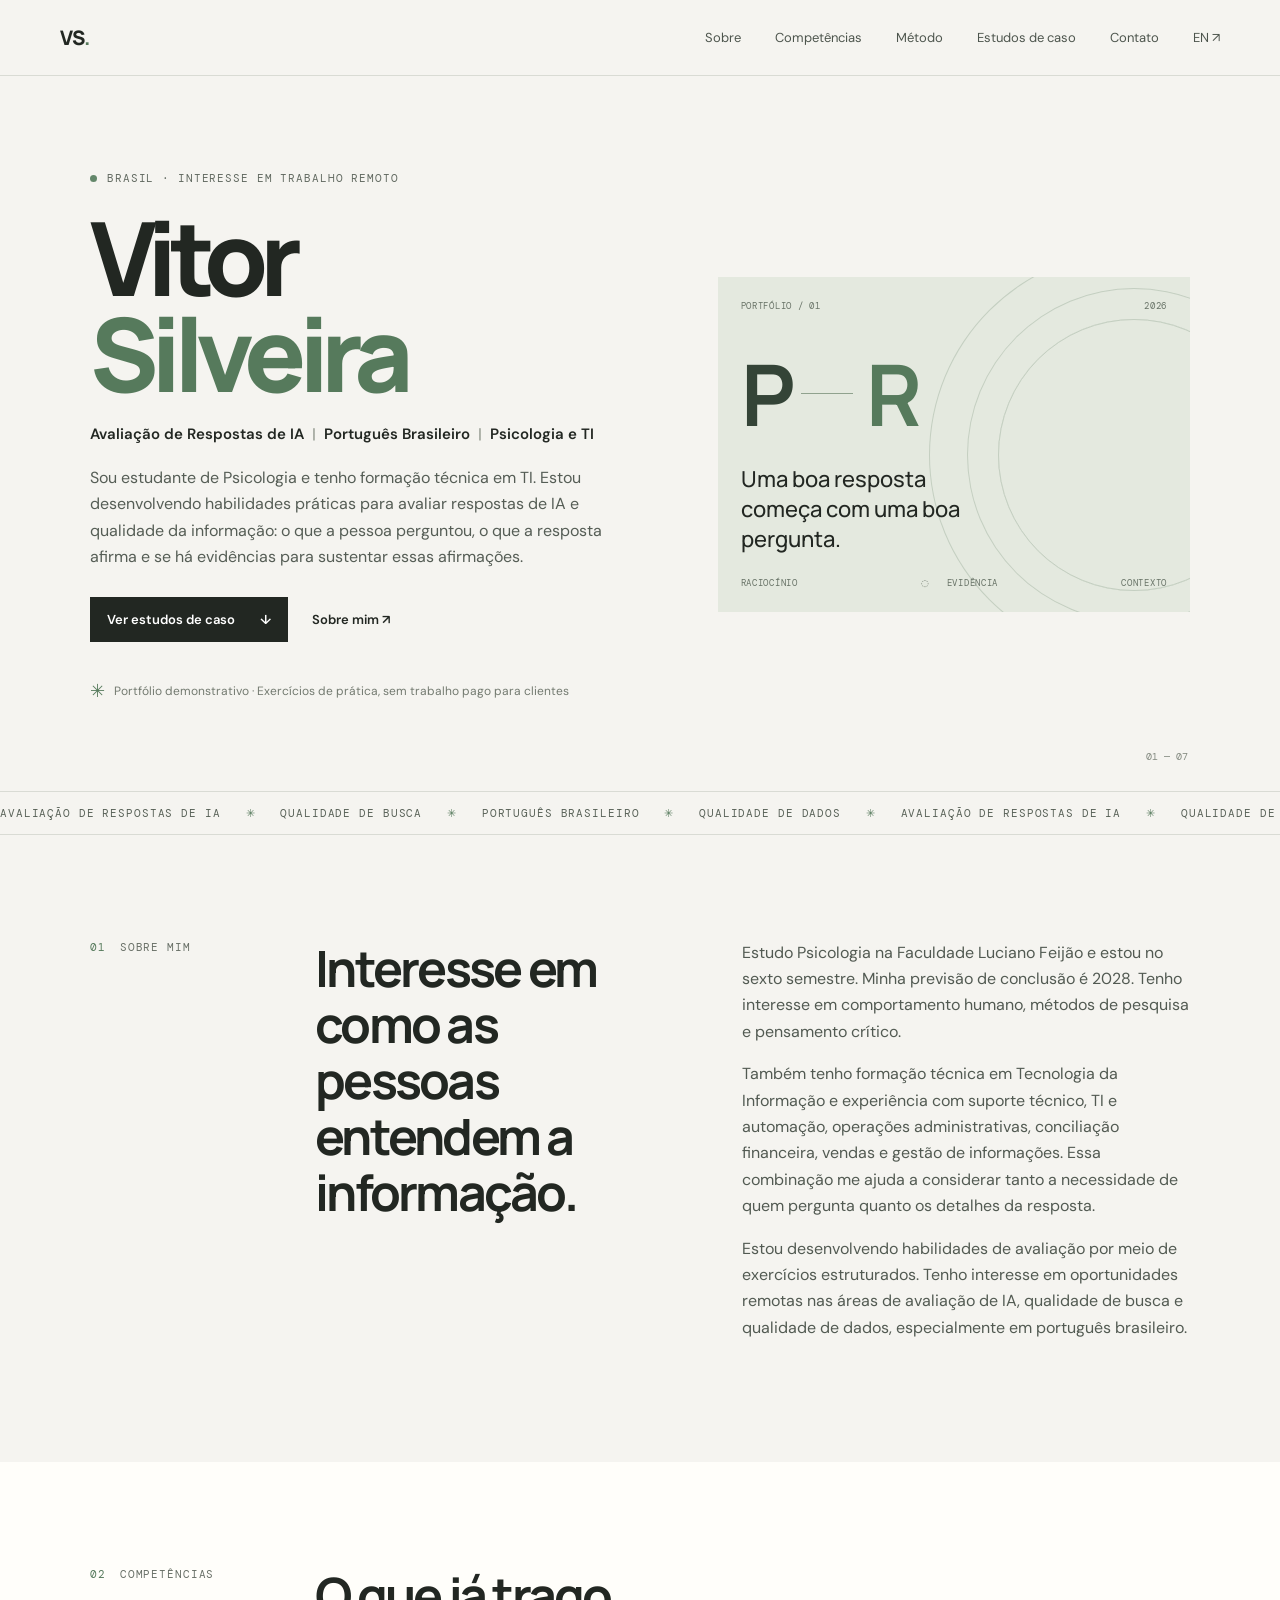
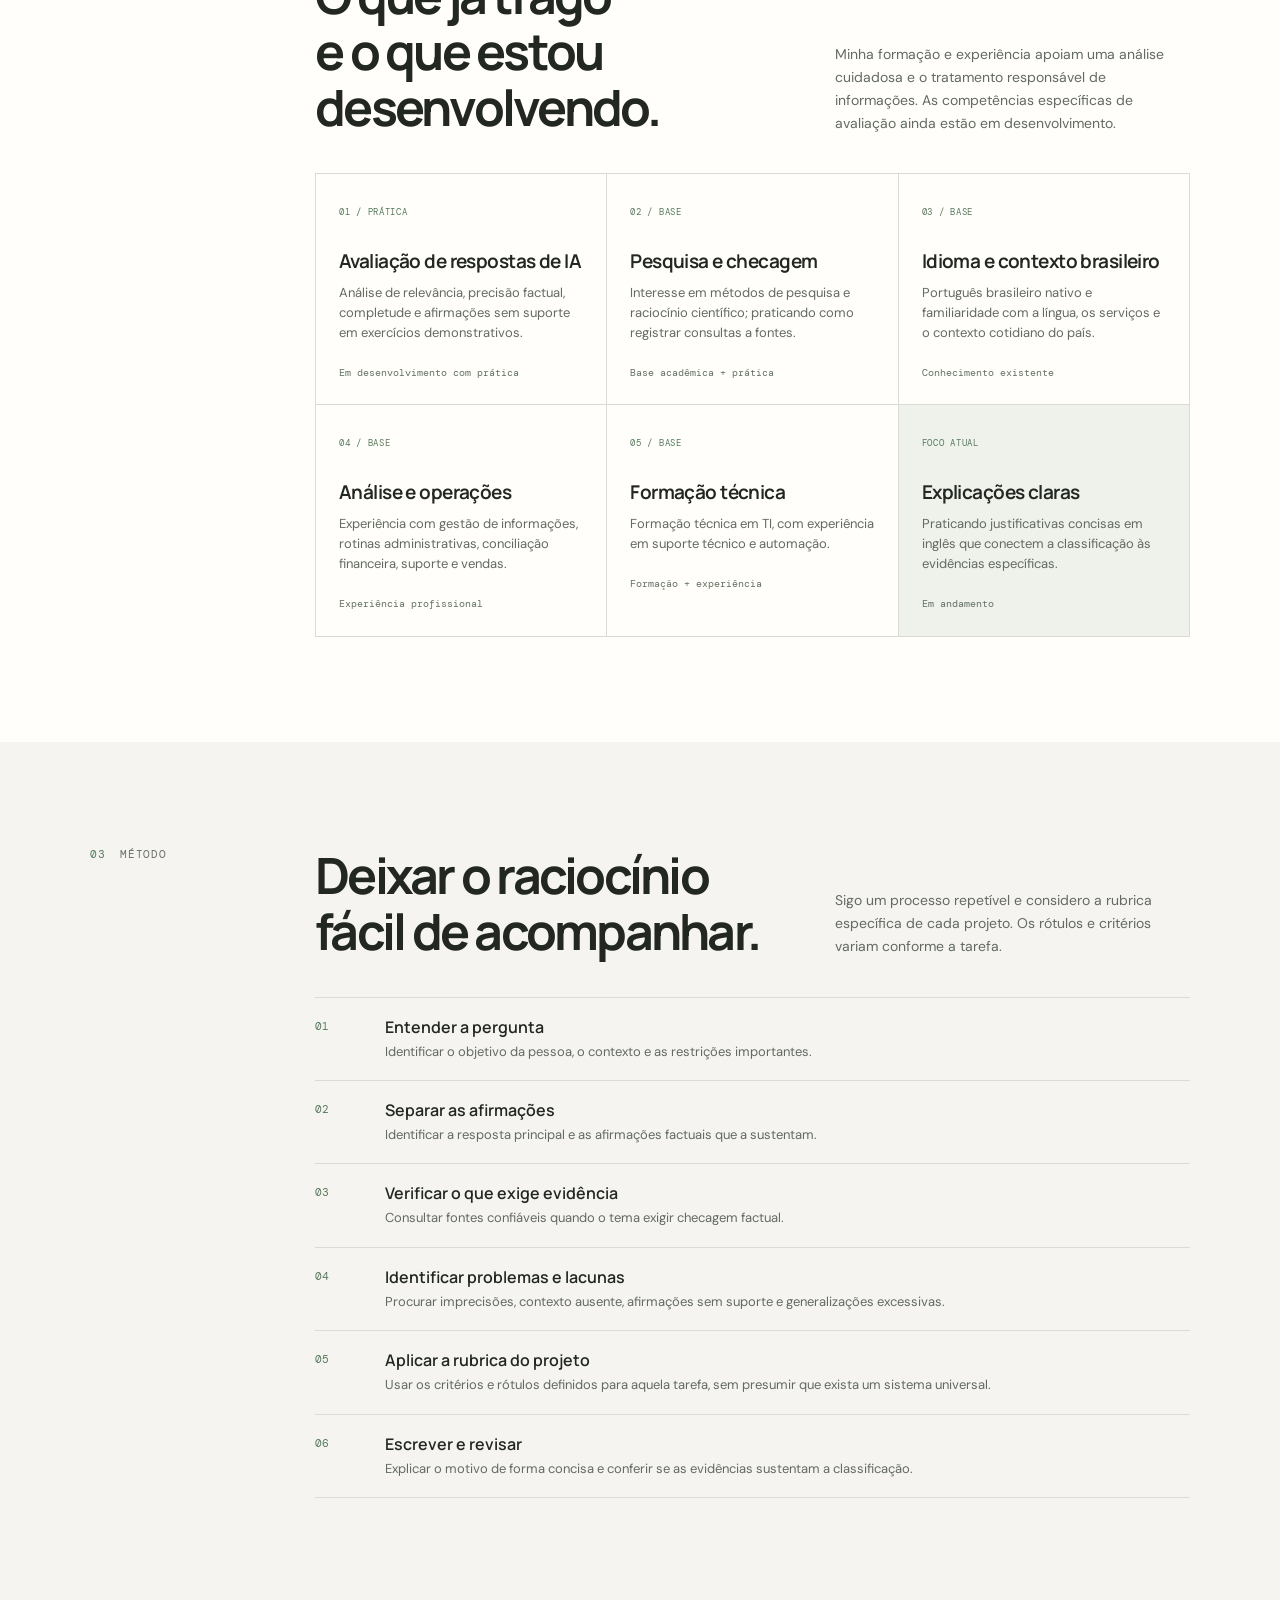
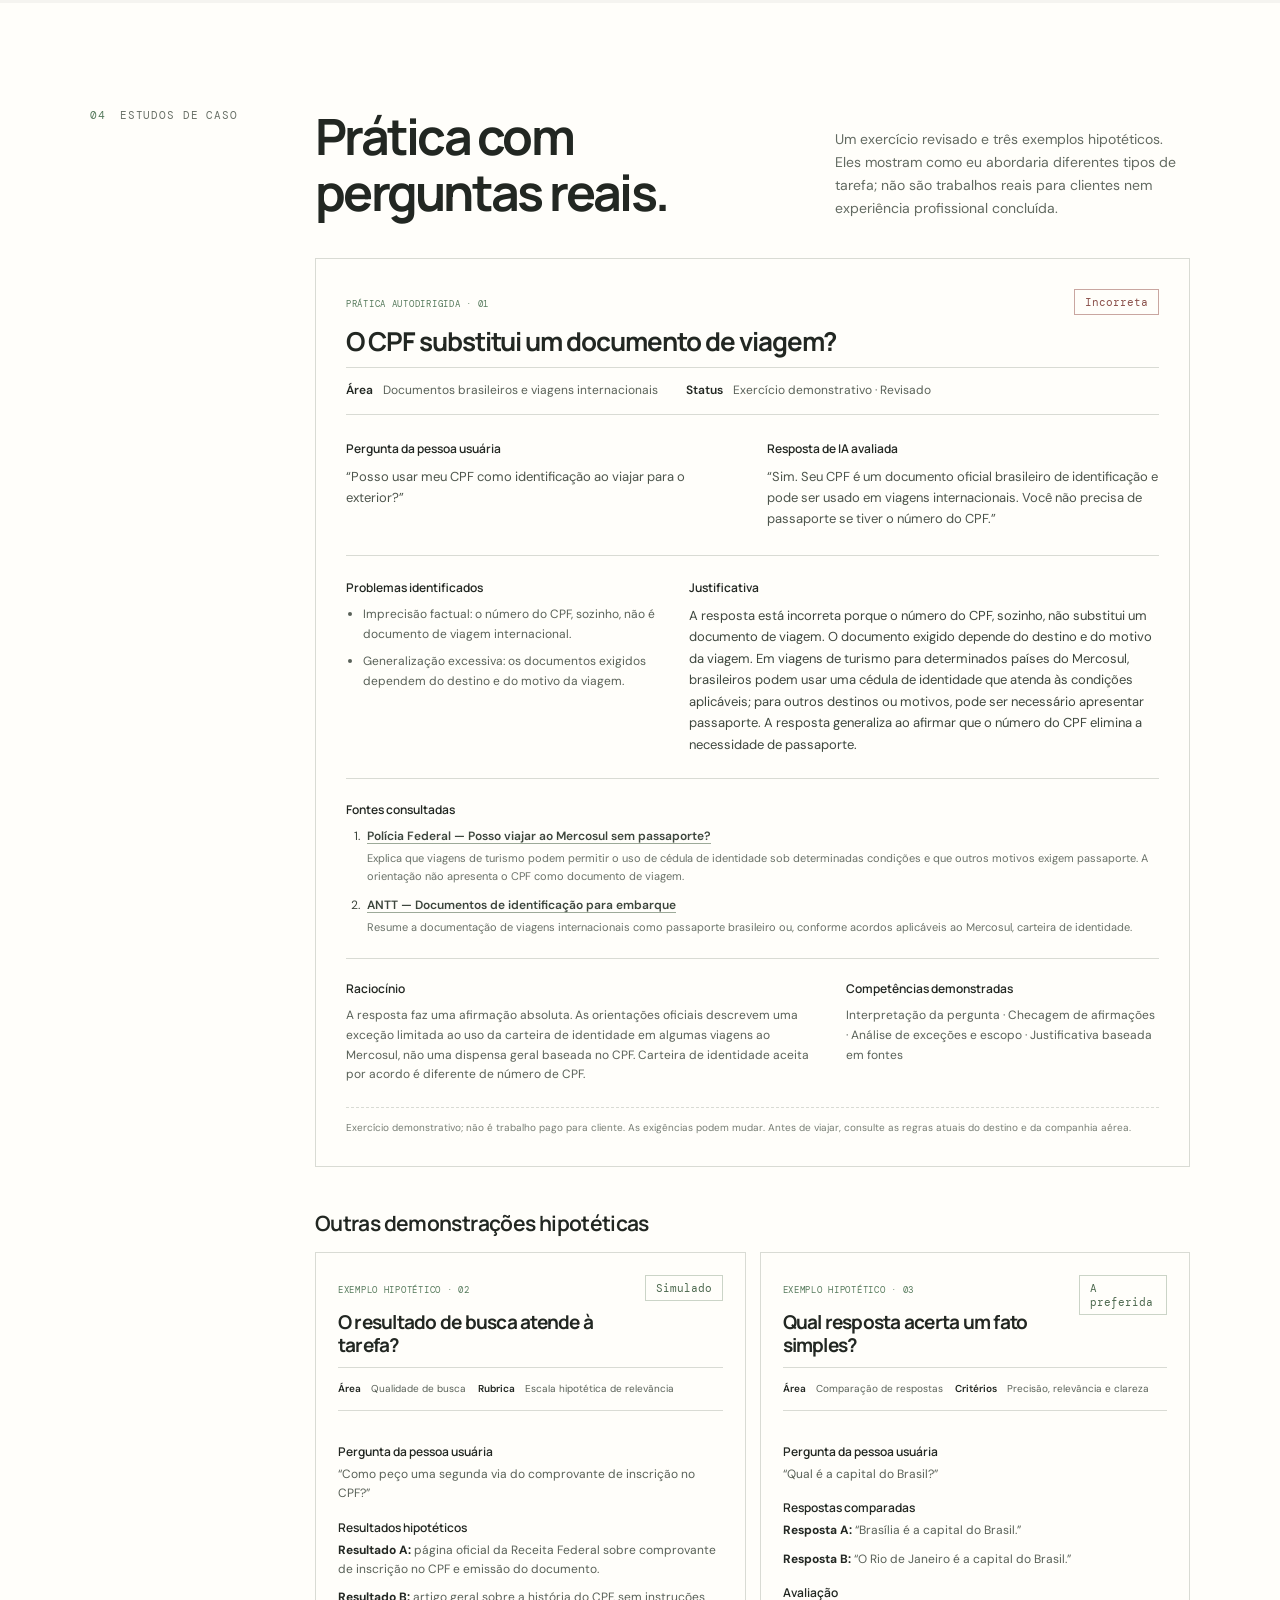
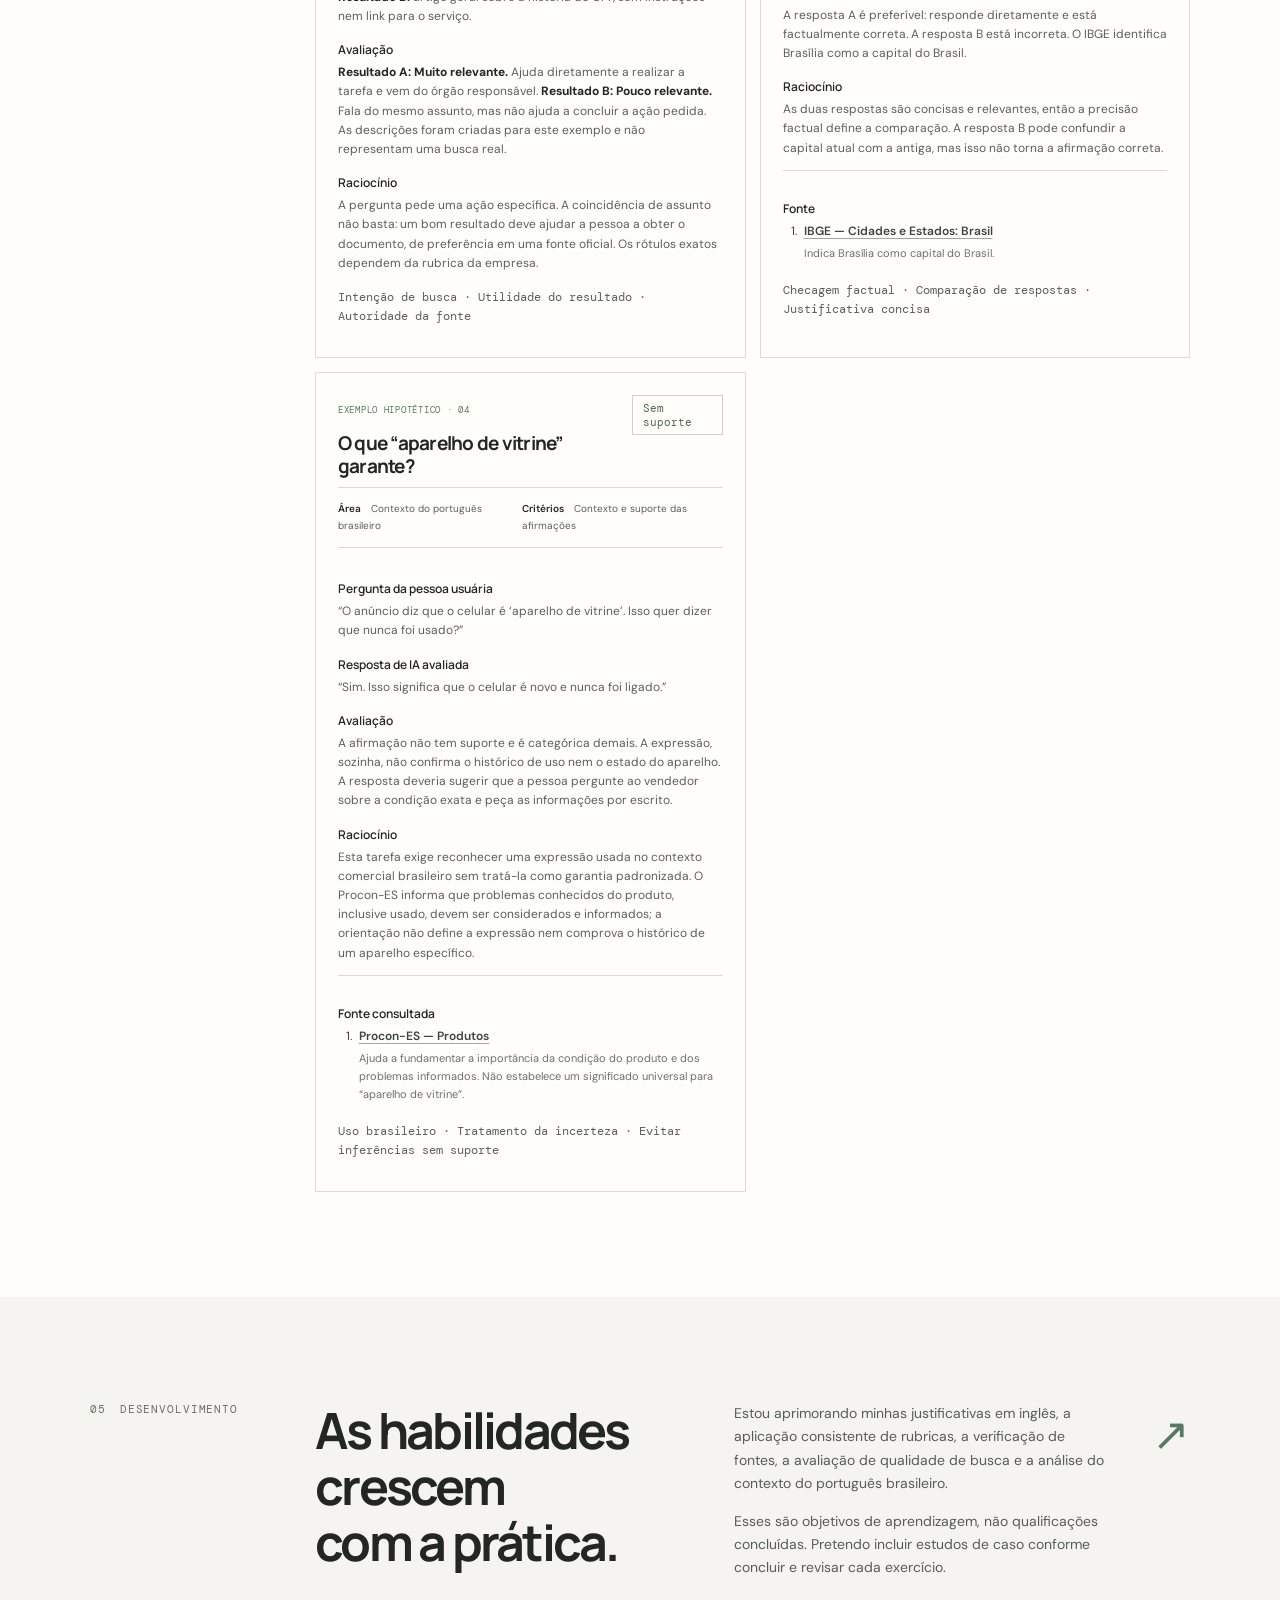
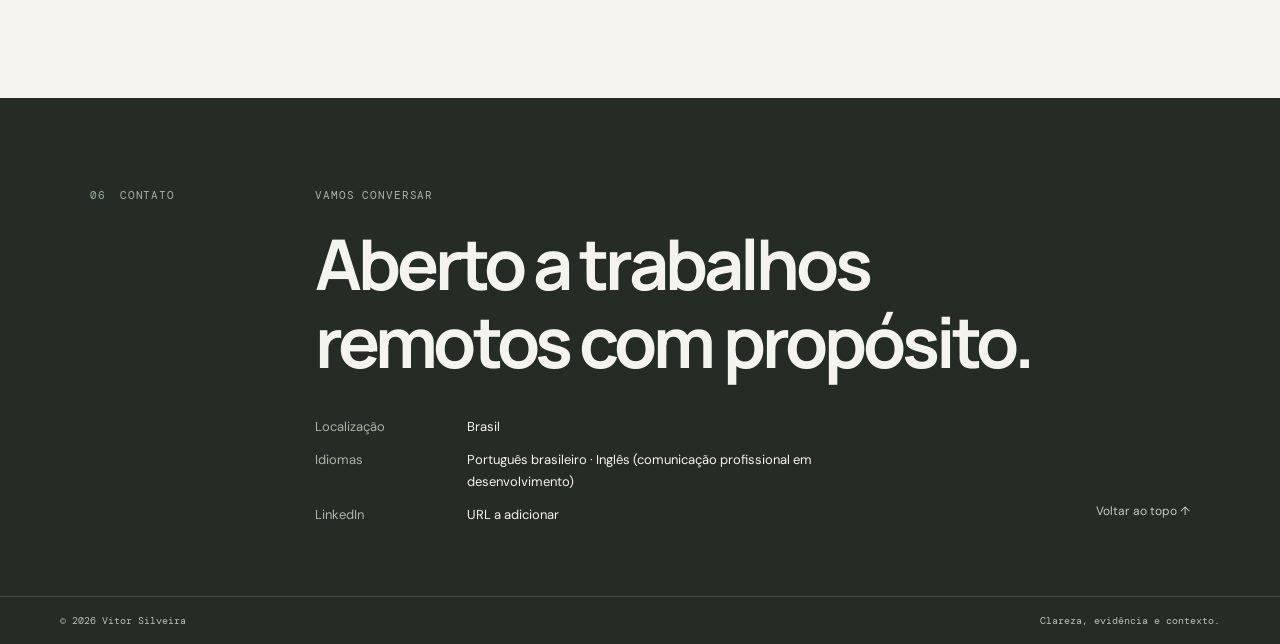
==== index-pt.html @ b8751e34 "Add files via upload" ====
<!doctype html>
<html lang="pt-BR">
<head>
  <meta charset="utf-8">
  <meta name="viewport" content="width=device-width, initial-scale=1">
  <meta name="description" content="Portfólio demonstrativo de Vitor Silveira, estudante de Psicologia com formação técnica em TI e interesse em avaliação de respostas de IA.">
  <meta name="theme-color" content="#f5f4f0">
  <title>Vitor Silveira — Avaliação de Respostas de IA</title>
  <link rel="stylesheet" href="styles.css">
</head>
<body>
  <a class="skip-link" href="#main">Pular para o conteúdo</a>
  <header class="site-header">
    <a class="wordmark" href="#inicio" aria-label="Vitor Silveira, início">VS<span>.</span></a>
    <button class="menu-toggle" type="button" aria-expanded="false" aria-controls="site-nav">Menu</button>
    <nav id="site-nav" aria-label="Navegação principal">
      <a href="#sobre">Sobre</a><a href="#competencias">Competências</a><a href="#metodo">Método</a><a href="#estudos">Estudos de caso</a><a href="#contato">Contato</a><a href="index.html" lang="en">EN ↗</a>
    </nav>
  </header>
  <main id="main">
    <section class="hero section-wrap" id="inicio" aria-labelledby="hero-title">
      <div class="hero-copy">
        <p class="eyebrow"><span class="status-dot"></span> Brasil · Interesse em trabalho remoto</p>
        <h1 id="hero-title">Vitor<br><span>Silveira</span></h1>
        <p class="headline">Avaliação de Respostas de IA <i aria-hidden="true">|</i> Português Brasileiro <i aria-hidden="true">|</i> Psicologia e TI</p>
        <p class="intro">Sou estudante de Psicologia e tenho formação técnica em TI. Estou desenvolvendo habilidades práticas para avaliar respostas de IA e qualidade da informação: o que a pessoa perguntou, o que a resposta afirma e se há evidências para sustentar essas afirmações.</p>
        <div class="hero-actions"><a class="button button-dark" href="#estudos">Ver estudos de caso <span aria-hidden="true">↓</span></a><a class="text-link" href="#sobre">Sobre mim <span aria-hidden="true">↗</span></a></div>
        <p class="demo-note"><span aria-hidden="true">✳</span> Portfólio demonstrativo · Exercícios de prática, sem trabalho pago para clientes</p>
      </div>
      <aside class="hero-card" aria-label="Foco do portfólio"><div class="card-top"><span>PORTFÓLIO / 01</span><span>2026</span></div><div class="card-mark" aria-hidden="true"><span>P</span><span class="mark-line"></span><span>R</span></div><p class="card-caption">Uma boa resposta começa com uma boa pergunta.</p><div class="card-bottom"><span>RACIOCÍNIO</span><span>◌ &nbsp; EVIDÊNCIA</span><span>CONTEXTO</span></div></aside>
      <div class="hero-index" aria-hidden="true">01 — 07</div>
    </section>
    <section class="ticker" aria-label="Áreas de interesse"><div>Avaliação de respostas de IA <span>✳</span> Qualidade de busca <span>✳</span> Português brasileiro <span>✳</span> Qualidade de dados <span>✳</span> Avaliação de respostas de IA <span>✳</span> Qualidade de busca <span>✳</span></div></section>
    <section class="section-wrap content-section" id="sobre"><div class="section-label"><span>01</span><span>Sobre mim</span></div><div class="section-content about-grid"><h2>Interesse em como as pessoas entendem a informação.</h2><div><p>Estudo Psicologia na Faculdade Luciano Feijão e estou no sexto semestre. Minha previsão de conclusão é 2028. Tenho interesse em comportamento humano, métodos de pesquisa e pensamento crítico.</p><p>Também tenho formação técnica em Tecnologia da Informação e experiência com suporte técnico, TI e automação, operações administrativas, conciliação financeira, vendas e gestão de informações. Essa combinação me ajuda a considerar tanto a necessidade de quem pergunta quanto os detalhes da resposta.</p><p>Estou desenvolvendo habilidades de avaliação por meio de exercícios estruturados. Tenho interesse em oportunidades remotas nas áreas de avaliação de IA, qualidade de busca e qualidade de dados, especialmente em português brasileiro.</p></div></div></section>
    <section class="skills-section" id="competencias"><div class="section-wrap content-section"><div class="section-label"><span>02</span><span>Competências</span></div><div class="section-content"><div class="section-heading"><h2>O que já trago<br>e o que estou desenvolvendo.</h2><p>Minha formação e experiência apoiam uma análise cuidadosa e o tratamento responsável de informações. As competências específicas de avaliação ainda estão em desenvolvimento.</p></div><div class="skill-grid">
      <article class="skill-card"><span class="skill-no">01 / PRÁTICA</span><h3>Avaliação de respostas de IA</h3><p>Análise de relevância, precisão factual, completude e afirmações sem suporte em exercícios demonstrativos.</p><span class="skill-tag">Em desenvolvimento com prática</span></article>
      <article class="skill-card"><span class="skill-no">02 / BASE</span><h3>Pesquisa e checagem</h3><p>Interesse em métodos de pesquisa e raciocínio científico; praticando como registrar consultas a fontes.</p><span class="skill-tag">Base acadêmica + prática</span></article>
      <article class="skill-card"><span class="skill-no">03 / BASE</span><h3>Idioma e contexto brasileiro</h3><p>Português brasileiro nativo e familiaridade com a língua, os serviços e o contexto cotidiano do país.</p><span class="skill-tag">Conhecimento existente</span></article>
      <article class="skill-card"><span class="skill-no">04 / BASE</span><h3>Análise e operações</h3><p>Experiência com gestão de informações, rotinas administrativas, conciliação financeira, suporte e vendas.</p><span class="skill-tag">Experiência profissional</span></article>
      <article class="skill-card"><span class="skill-no">05 / BASE</span><h3>Formação técnica</h3><p>Formação técnica em TI, com experiência em suporte técnico e automação.</p><span class="skill-tag">Formação + experiência</span></article>
      <article class="skill-card skill-card-accent"><span class="skill-no">FOCO ATUAL</span><h3>Explicações claras</h3><p>Praticando justificativas concisas em inglês que conectem a classificação às evidências específicas.</p><span class="skill-tag">Em andamento</span></article>
    </div></div></div></section>
    <section class="section-wrap content-section" id="metodo"><div class="section-label"><span>03</span><span>Método</span></div><div class="section-content"><div class="section-heading"><h2>Deixar o raciocínio<br>fácil de acompanhar.</h2><p>Sigo um processo repetível e considero a rubrica específica de cada projeto. Os rótulos e critérios variam conforme a tarefa.</p></div><ol class="method-list">
      <li><span>01</span><div><h3>Entender a pergunta</h3><p>Identificar o objetivo da pessoa, o contexto e as restrições importantes.</p></div></li><li><span>02</span><div><h3>Separar as afirmações</h3><p>Identificar a resposta principal e as afirmações factuais que a sustentam.</p></div></li><li><span>03</span><div><h3>Verificar o que exige evidência</h3><p>Consultar fontes confiáveis quando o tema exigir checagem factual.</p></div></li><li><span>04</span><div><h3>Identificar problemas e lacunas</h3><p>Procurar imprecisões, contexto ausente, afirmações sem suporte e generalizações excessivas.</p></div></li><li><span>05</span><div><h3>Aplicar a rubrica do projeto</h3><p>Usar os critérios e rótulos definidos para aquela tarefa, sem presumir que exista um sistema universal.</p></div></li><li><span>06</span><div><h3>Escrever e revisar</h3><p>Explicar o motivo de forma concisa e conferir se as evidências sustentam a classificação.</p></div></li>
    </ol></div></section>
    <section class="work-section" id="estudos"><div class="section-wrap content-section"><div class="section-label"><span>04</span><span>Estudos de caso</span></div><div class="section-content"><div class="section-heading"><h2>Prática com<br>perguntas reais.</h2><p>Um exercício revisado e três exemplos hipotéticos. Eles mostram como eu abordaria diferentes tipos de tarefa; não são trabalhos reais para clientes nem experiência profissional concluída.</p></div>
      <article class="case-study"><div class="case-header"><div><span class="case-kicker">PRÁTICA AUTODIRIGIDA · 01</span><h3>O CPF substitui um documento de viagem?</h3></div><span class="classification">Incorreta</span></div><div class="case-meta"><span><b>Área</b> Documentos brasileiros e viagens internacionais</span><span><b>Status</b> Exercício demonstrativo · Revisado</span></div>
      <div class="case-columns"><div><h4>Pergunta da pessoa usuária</h4><blockquote>“Posso usar meu CPF como identificação ao viajar para o exterior?”</blockquote></div><div><h4>Resposta de IA avaliada</h4><blockquote>“Sim. Seu CPF é um documento oficial brasileiro de identificação e pode ser usado em viagens internacionais. Você não precisa de passaporte se tiver o número do CPF.”</blockquote></div></div>
      <div class="case-detail-grid"><div><h4>Problemas identificados</h4><ul><li>Imprecisão factual: o número do CPF, sozinho, não é documento de viagem internacional.</li><li>Generalização excessiva: os documentos exigidos dependem do destino e do motivo da viagem.</li></ul></div><div><h4>Justificativa</h4><p class="justification">A resposta está incorreta porque o número do CPF, sozinho, não substitui um documento de viagem. O documento exigido depende do destino e do motivo da viagem. Em viagens de turismo para determinados países do Mercosul, brasileiros podem usar uma cédula de identidade que atenda às condições aplicáveis; para outros destinos ou motivos, pode ser necessário apresentar passaporte. A resposta generaliza ao afirmar que o número do CPF elimina a necessidade de passaporte.</p></div></div>
      <div class="evidence"><h4>Fontes consultadas</h4><ol><li><a href="https://www.gov.br/pf/pt-br/assuntos/passaporte/ajuda/duvidas_/inicio/inicio-posso-viajar-ao-mercosul-sem" target="_blank" rel="noopener noreferrer">Polícia Federal — Posso viajar ao Mercosul sem passaporte?</a><span>Explica que viagens de turismo podem permitir o uso de cédula de identidade sob determinadas condições e que outros motivos exigem passaporte. A orientação não apresenta o CPF como documento de viagem.</span></li><li><a href="https://www.gov.br/antt/pt-br/assuntos/passageiros/viajantes/documento-de-identificacao-para-embarque" target="_blank" rel="noopener noreferrer">ANTT — Documentos de identificação para embarque</a><span>Resume a documentação de viagens internacionais como passaporte brasileiro ou, conforme acordos aplicáveis ao Mercosul, carteira de identidade.</span></li></ol></div>
      <div class="case-footer"><div><h4>Raciocínio</h4><p>A resposta faz uma afirmação absoluta. As orientações oficiais descrevem uma exceção limitada ao uso da carteira de identidade em algumas viagens ao Mercosul, não uma dispensa geral baseada no CPF. Carteira de identidade aceita por acordo é diferente de número de CPF.</p></div><div><h4>Competências demonstradas</h4><p>Interpretação da pergunta · Checagem de afirmações · Análise de exceções e escopo · Justificativa baseada em fontes</p></div></div><p class="case-disclaimer">Exercício demonstrativo; não é trabalho pago para cliente. As exigências podem mudar. Antes de viajar, consulte as regras atuais do destino e da companhia aérea.</p></article>
      <h3 class="sample-heading">Outras demonstrações hipotéticas</h3><div class="sample-grid">
      <article class="case-study sample-case"><div class="case-header"><div><span class="case-kicker">EXEMPLO HIPOTÉTICO · 02</span><h3>O resultado de busca atende à tarefa?</h3></div><span class="classification sample-label">Simulado</span></div><div class="case-meta"><span><b>Área</b> Qualidade de busca</span><span><b>Rubrica</b> Escala hipotética de relevância</span></div><div class="sample-block"><h4>Pergunta da pessoa usuária</h4><p>“Como peço uma segunda via do comprovante de inscrição no CPF?”</p><h4>Resultados hipotéticos</h4><p><b>Resultado A:</b> página oficial da Receita Federal sobre comprovante de inscrição no CPF e emissão do documento.</p><p><b>Resultado B:</b> artigo geral sobre a história do CPF, sem instruções nem link para o serviço.</p><h4>Avaliação</h4><p><b>Resultado A: Muito relevante.</b> Ajuda diretamente a realizar a tarefa e vem do órgão responsável. <b>Resultado B: Pouco relevante.</b> Fala do mesmo assunto, mas não ajuda a concluir a ação pedida. As descrições foram criadas para este exemplo e não representam uma busca real.</p><h4>Raciocínio</h4><p>A pergunta pede uma ação específica. A coincidência de assunto não basta: um bom resultado deve ajudar a pessoa a obter o documento, de preferência em uma fonte oficial. Os rótulos exatos dependem da rubrica da empresa.</p><p class="skill-tag">Intenção de busca · Utilidade do resultado · Autoridade da fonte</p></div></article>
      <article class="case-study sample-case"><div class="case-header"><div><span class="case-kicker">EXEMPLO HIPOTÉTICO · 03</span><h3>Qual resposta acerta um fato simples?</h3></div><span class="classification sample-label">A preferida</span></div><div class="case-meta"><span><b>Área</b> Comparação de respostas</span><span><b>Critérios</b> Precisão, relevância e clareza</span></div><div class="sample-block"><h4>Pergunta da pessoa usuária</h4><p>“Qual é a capital do Brasil?”</p><h4>Respostas comparadas</h4><p><b>Resposta A:</b> “Brasília é a capital do Brasil.”</p><p><b>Resposta B:</b> “O Rio de Janeiro é a capital do Brasil.”</p><h4>Avaliação</h4><p>A resposta A é preferível: responde diretamente e está factualmente correta. A resposta B está incorreta. O IBGE identifica Brasília como a capital do Brasil.</p><h4>Raciocínio</h4><p>As duas respostas são concisas e relevantes, então a precisão factual define a comparação. A resposta B pode confundir a capital atual com a antiga, mas isso não torna a afirmação correta.</p><div class="evidence"><h4>Fonte</h4><ol><li><a href="https://www.ibge.gov.br/cidades-e-estados.html" target="_blank" rel="noopener noreferrer">IBGE — Cidades e Estados: Brasil</a><span>Indica Brasília como capital do Brasil.</span></li></ol></div><p class="skill-tag">Checagem factual · Comparação de respostas · Justificativa concisa</p></div></article>
      <article class="case-study sample-case"><div class="case-header"><div><span class="case-kicker">EXEMPLO HIPOTÉTICO · 04</span><h3>O que “aparelho de vitrine” garante?</h3></div><span class="classification sample-label">Sem suporte</span></div><div class="case-meta"><span><b>Área</b> Contexto do português brasileiro</span><span><b>Critérios</b> Contexto e suporte das afirmações</span></div><div class="sample-block"><h4>Pergunta da pessoa usuária</h4><p>“O anúncio diz que o celular é ‘aparelho de vitrine’. Isso quer dizer que nunca foi usado?”</p><h4>Resposta de IA avaliada</h4><p>“Sim. Isso significa que o celular é novo e nunca foi ligado.”</p><h4>Avaliação</h4><p>A afirmação não tem suporte e é categórica demais. A expressão, sozinha, não confirma o histórico de uso nem o estado do aparelho. A resposta deveria sugerir que a pessoa pergunte ao vendedor sobre a condição exata e peça as informações por escrito.</p><h4>Raciocínio</h4><p>Esta tarefa exige reconhecer uma expressão usada no contexto comercial brasileiro sem tratá-la como garantia padronizada. O Procon-ES informa que problemas conhecidos do produto, inclusive usado, devem ser considerados e informados; a orientação não define a expressão nem comprova o histórico de um aparelho específico.</p><div class="evidence"><h4>Fonte consultada</h4><ol><li><a href="https://procon.es.gov.br/produto-2" target="_blank" rel="noopener noreferrer">Procon-ES — Produtos</a><span>Ajuda a fundamentar a importância da condição do produto e dos problemas informados. Não estabelece um significado universal para “aparelho de vitrine”.</span></li></ol></div><p class="skill-tag">Uso brasileiro · Tratamento da incerteza · Evitar inferências sem suporte</p></div></article>
      </div>
    </div></div></section>
    <section class="section-wrap content-section" id="desenvolvimento"><div class="section-label"><span>05</span><span>Desenvolvimento</span></div><div class="section-content development-row"><h2>As habilidades crescem<br>com a prática.</h2><div><p>Estou aprimorando minhas justificativas em inglês, a aplicação consistente de rubricas, a verificação de fontes, a avaliação de qualidade de busca e a análise do contexto do português brasileiro.</p><p>Esses são objetivos de aprendizagem, não qualificações concluídas. Pretendo incluir estudos de caso conforme concluir e revisar cada exercício.</p></div><span class="development-mark" aria-hidden="true">↗</span></div></section>
    <section class="contact-section" id="contato"><div class="section-wrap contact-inner"><div class="section-label"><span>06</span><span>Contato</span></div><div class="contact-main"><p class="eyebrow">VAMOS CONVERSAR</p><h2>Aberto a trabalhos<br>remotos com propósito.</h2><div class="contact-details"><p><span>Localização</span>Brasil</p><p><span>Idiomas</span>Português brasileiro · Inglês (comunicação profissional em desenvolvimento)</p><p><span>LinkedIn</span>URL a adicionar</p></div><a href="#inicio" class="back-top">Voltar ao topo ↑</a></div></div><footer><span>© 2026 Vitor Silveira</span><span>Clareza, evidência e contexto.</span></footer></section>
  </main><script src="script.js" defer></script>
</body></html>
---- styles.css ----
@import url('https://fonts.googleapis.com/css2?family=DM+Mono:wght@400;500&family=DM+Sans:wght@400;500;600;700&family=Manrope:wght@400;500;600;700;800&display=swap');
:root{--paper:#f5f4f0;--ink:#222722;--muted:#626a61;--line:#d9dbd4;--green:#567a5c;--pale:#e7ebe2;--white:#fffefa;--mono:'DM Mono',monospace;--sans:'DM Sans',sans-serif;--display:'Manrope',sans-serif;--max:1160px}*{box-sizing:border-box}html{scroll-behavior:smooth;scroll-padding-top:86px}body{margin:0;background:var(--paper);color:var(--ink);font-family:var(--sans);font-size:16px;line-height:1.65;-webkit-font-smoothing:antialiased}a{color:inherit}.skip-link{position:absolute;top:-60px;left:20px;background:var(--ink);color:white;padding:10px 16px;z-index:10}.skip-link:focus{top:10px}.site-header{height:76px;padding:0 max(28px,calc((100vw - var(--max))/2));display:flex;align-items:center;justify-content:space-between;border-bottom:1px solid var(--line);background:var(--paper);position:sticky;top:0;z-index:5}.wordmark{font:800 20px var(--display);letter-spacing:-1px;text-decoration:none}.wordmark span{color:var(--green)}nav{display:flex;gap:34px}nav a{text-decoration:none;font-size:13px;color:#4d554d}nav a:hover,.text-link:hover{color:var(--green)}.menu-toggle{display:none}.section-wrap{max-width:var(--max);margin:0 auto;padding-left:30px;padding-right:30px}.hero{min-height:610px;padding-top:95px;padding-bottom:72px;position:relative;display:grid;grid-template-columns:1.1fr .9fr;align-items:center;gap:50px}.eyebrow,.section-label,.card-top,.card-bottom,.skill-no,.case-kicker,.planned-status{font:11px var(--mono);letter-spacing:.08em;text-transform:uppercase}.eyebrow{color:var(--muted);display:flex;align-items:center;gap:10px}.status-dot{width:7px;height:7px;background:#63876a;border-radius:50%;display:inline-block}.hero h1{font:800 clamp(66px,8vw,104px)/.94 var(--display);letter-spacing:-.075em;margin:24px 0 20px}.hero h1 span{color:var(--green)}.headline{max-width:570px;font-size:15px;font-weight:600;line-height:1.7}.headline i{font-style:normal;color:#a7aca3;padding:0 4px}.intro{color:#555d55;max-width:555px;font-size:16px;margin:18px 0 26px}.hero-actions{display:flex;align-items:center;gap:24px}.button{display:inline-flex;gap:25px;align-items:center;padding:12px 17px;text-decoration:none;font-size:13px;font-weight:600}.button-dark{background:var(--ink);color:white}.button-dark:hover{background:var(--green)}.text-link{font-size:13px;font-weight:600;text-decoration:none}.demo-note{font-size:12px;color:#737a70;margin-top:35px}.demo-note span{color:var(--green);font-size:18px;vertical-align:middle;margin-right:6px}.hero-card{height:335px;background:#e4e9df;padding:23px;display:flex;flex-direction:column;justify-content:space-between;position:relative;overflow:hidden}.hero-card:after{content:"";position:absolute;width:270px;height:270px;border:1px solid #c4cfc1;border-radius:50%;right:-80px;top:42px;box-shadow:0 0 0 30px #e4e9df,0 0 0 31px #c4cfc1,0 0 0 68px #e4e9df,0 0 0 69px #c4cfc1}.card-top,.card-bottom{display:flex;justify-content:space-between;position:relative;z-index:1;font-size:9px;color:#687367}.card-mark{font:700 85px var(--display);letter-spacing:-.08em;display:flex;align-items:center;gap:13px;position:relative;z-index:1;color:#344437}.card-mark span:last-child{color:var(--green)}.mark-line{width:52px;height:1px;background:#90a28e}.card-caption{font:500 22px/1.35 var(--display);max-width:230px;position:relative;z-index:1;margin:-10px 0 0}.hero-index{position:absolute;bottom:28px;right:32px;font:10px var(--mono);color:#82897f}.ticker{overflow:hidden;white-space:nowrap;border-top:1px solid var(--line);border-bottom:1px solid var(--line);padding:14px 0;color:#596258;font:11px var(--mono);text-transform:uppercase;letter-spacing:.08em}.ticker div{text-align:center}.ticker span{color:var(--green);padding:0 17px}.content-section{padding-top:105px;padding-bottom:105px;display:grid;grid-template-columns:180px 1fr;gap:45px}.section-label{display:flex;gap:14px;color:#697067}.section-label span:first-child{color:var(--green)}h2,h3,h4,p{margin-top:0}h2{font:700 clamp(34px,4vw,50px)/1.12 var(--display);letter-spacing:-.055em;margin-bottom:0}.about-grid{display:grid;grid-template-columns:.9fr 1.1fr;gap:60px}.about-grid>div{max-width:550px;color:#525a52}.about-grid p{margin-bottom:16px}.skills-section,.work-section{background:var(--white)}.section-heading{display:flex;align-items:flex-end;justify-content:space-between;gap:35px;margin-bottom:38px}.section-heading p{max-width:355px;margin:0;color:var(--muted);font-size:14px}.skill-grid{display:grid;grid-template-columns:repeat(3,1fr);border-top:1px solid var(--line);border-left:1px solid var(--line)}.skill-card{min-height:220px;padding:23px 23px 20px;border-right:1px solid var(--line);border-bottom:1px solid var(--line)}.skill-no{font-size:9px;color:var(--green)}.skill-card h3{font:650 19px var(--display);letter-spacing:-.03em;margin:24px 0 9px}.skill-card p{font-size:13px;color:var(--muted);margin-bottom:15px;line-height:1.55}.skill-tag{font:10px var(--mono);color:#647264}.skill-card-accent{background:#eff1eb}.method-list{list-style:none;padding:0;margin:0;border-top:1px solid var(--line)}.method-list li{display:grid;grid-template-columns:60px 1fr;gap:10px;padding:18px 0;border-bottom:1px solid var(--line)}.method-list li>span{font:11px var(--mono);color:var(--green);padding-top:3px}.method-list h3{font:600 16px var(--display);margin:0 0 3px}.method-list p{color:var(--muted);font-size:13px;margin:0}.case-study{border:1px solid var(--line);padding:30px;background:#fffefa}.case-header{display:flex;justify-content:space-between;gap:20px;align-items:flex-start}.case-kicker{font-size:9px;color:var(--green)}.case-header h3{font:700 26px/1.2 var(--display);letter-spacing:-.04em;margin:10px 0}.classification{font:11px var(--mono);border:1px solid #c9a6a0;color:#8b514b;padding:5px 10px}.case-meta{display:flex;gap:28px;padding:13px 0;border-top:1px solid var(--line);border-bottom:1px solid var(--line);font-size:12px;color:#596158}.case-meta b{font-weight:600;color:var(--ink);margin-right:7px}.case-columns{display:grid;grid-template-columns:1fr 1fr;gap:28px;padding:25px 0}.case-study h4{font:600 12px var(--display);margin:0 0 9px}.case-columns blockquote{margin:0;color:#4c544b;font-size:13px;line-height:1.65}.case-detail-grid{display:grid;grid-template-columns:.8fr 1.2fr;gap:30px;padding:23px 0;border-top:1px solid var(--line)}.case-detail-grid ul{padding-left:17px;margin:0;color:#596158;font-size:12px}.case-detail-grid li+li{margin-top:8px}.justification{font-size:13px;color:#3e473e;margin:0}.evidence{border-top:1px solid var(--line);padding:22px 0}.evidence ol{margin:0;padding-left:17px}.evidence li{padding-left:4px;color:#3c453c;font-size:12px}.evidence li+li{margin-top:11px}.evidence a{font-weight:600;text-decoration-color:#9daa99;text-underline-offset:3px}.evidence span{display:block;color:#6a7269;font-size:11px;padding-top:2px}.case-footer{border-top:1px solid var(--line);padding-top:21px;display:grid;grid-template-columns:1.2fr .8fr;gap:30px}.case-footer p{font-size:12px;color:#596158;margin:0}.case-disclaimer{font-size:10px;color:#767d74;margin:22px 0 0;padding-top:12px;border-top:1px dashed var(--line)}.planned-grid{display:grid;grid-template-columns:repeat(3,1fr);gap:14px;margin-top:18px}.planned-card{border:1px solid var(--line);padding:21px 19px;min-height:220px;position:relative}.planned-number{font:13px var(--mono);color:var(--green)}.planned-status{position:absolute;right:18px;top:23px;font-size:8px;color:#777f75}.planned-card h3{font:600 17px var(--display);margin:25px 0 7px;letter-spacing:-.03em}.planned-card p{font-size:12px;color:var(--muted);line-height:1.55}.planned-link{font:10px var(--mono);color:#788077}.development-row{display:grid;grid-template-columns:1fr 1fr auto;gap:45px;align-items:start}.development-row>div{color:#565e55;font-size:14px;max-width:500px}.development-row>div p+p{margin-top:15px}.development-mark{font:45px var(--display);color:var(--green)}.contact-section{background:#252c26;color:#f4f3ed}.contact-inner{display:grid;grid-template-columns:180px 1fr;gap:45px;padding-top:90px;padding-bottom:70px}.contact-section .section-label{color:#a8b1a5}.contact-section .section-label span:first-child{color:#9ab39b}.contact-main{position:relative}.contact-main .eyebrow{color:#aab4a7}.contact-main h2{font-size:clamp(42px,6vw,70px);margin:22px 0 35px}.contact-details{display:grid;grid-template-columns:140px 1fr;max-width:540px;gap:12px;font-size:13px}.contact-details p{display:contents}.contact-details p span{color:#aab4a7}.contact-details a{color:#f4f3ed;text-underline-offset:3px}.back-top{position:absolute;right:0;bottom:4px;text-decoration:none;font-size:12px;color:#c4cec2}footer{border-top:1px solid #454d45;padding:17px max(30px,calc((100vw - var(--max))/2));display:flex;justify-content:space-between;color:#b6beb5;font:10px var(--mono)}
@media(max-width:800px){.hero{gap:28px;min-height:560px}.hero-card{height:300px}.content-section,.contact-inner{grid-template-columns:130px 1fr;gap:28px}.about-grid{grid-template-columns:1fr;gap:22px}.about-grid h2{max-width:490px}.skill-grid{grid-template-columns:repeat(2,1fr)}.case-study{padding:23px}.planned-grid{grid-template-columns:1fr}.planned-card{min-height:0}.planned-card h3{margin-top:16px}.planned-card p{max-width:500px}.development-row{grid-template-columns:1fr 1fr}.development-row h2{font-size:38px}.development-mark{display:none}}
@media(max-width:600px){.site-header{height:64px;padding:0 21px}.menu-toggle{display:block;background:none;border:1px solid var(--line);padding:7px 12px;font:12px var(--sans);color:var(--ink)}nav{display:none;position:absolute;left:0;right:0;top:63px;background:var(--paper);border-bottom:1px solid var(--line);padding:16px 22px 22px;flex-direction:column;gap:14px}nav.open{display:flex}nav a{font-size:14px}.section-wrap{padding-left:22px;padding-right:22px}.hero{padding-top:65px;padding-bottom:65px;grid-template-columns:1fr;gap:35px}.hero h1{font-size:74px}.headline{font-size:13px}.intro{font-size:15px}.hero-card{height:280px}.hero-index{bottom:20px;right:23px}.ticker div{text-align:left;padding-left:20px}.content-section{padding-top:70px;padding-bottom:70px;grid-template-columns:1fr;gap:26px}.section-label{font-size:10px}.section-heading{align-items:flex-start;flex-direction:column;gap:17px}.section-heading h2,h2{font-size:39px}.skill-grid{grid-template-columns:1fr}.skill-card{min-height:auto}.skill-card h3{margin-top:17px}.method-list li{grid-template-columns:42px 1fr}.case-header{flex-direction:column}.case-header h3{font-size:22px}.case-meta{flex-direction:column;gap:4px}.case-columns,.case-detail-grid,.case-footer{grid-template-columns:1fr;gap:18px}.case-columns{padding:20px 0}.case-study{padding:18px}.planned-grid{gap:10px}.development-row{grid-template-columns:1fr;gap:18px}.development-row h2{font-size:39px}.contact-inner{grid-template-columns:1fr;gap:25px;padding-top:70px;padding-bottom:65px}.contact-main h2{font-size:52px}.contact-details{grid-template-columns:105px 1fr;font-size:12px}.back-top{position:static;display:inline-block;margin-top:29px}footer{padding:17px 22px;gap:12px;flex-direction:column}footer span+span{font-size:9px}}
@media(prefers-reduced-motion:reduce){html{scroll-behavior:auto}*{animation-duration:.01ms!important;transition-duration:.01ms!important}}
.sample-heading{font:650 21px var(--display);letter-spacing:-.03em;margin:42px 0 15px}.sample-grid{display:grid;grid-template-columns:repeat(2,minmax(0,1fr));gap:14px}.sample-case{padding:22px}.sample-label{border-color:#cbd4c7;color:#4d694f}.sample-case .case-header h3{font-size:19px}.sample-case .case-meta{font-size:10px;gap:12px}.sample-block{padding-top:17px}.sample-block h4{margin:15px 0 5px}.sample-block p{font-size:12px;color:#596158;line-height:1.6;margin:0 0 9px}.sample-block p b{color:var(--ink)}.sample-block .evidence{padding:14px 0 4px;margin-top:12px}.sample-block .skill-tag{display:block;margin-top:15px}.case-disclaimer{line-height:1.55}
@media(max-width:600px){.sample-grid{grid-template-columns:1fr}.sample-heading{margin-top:34px}.sample-case{padding:17px}}
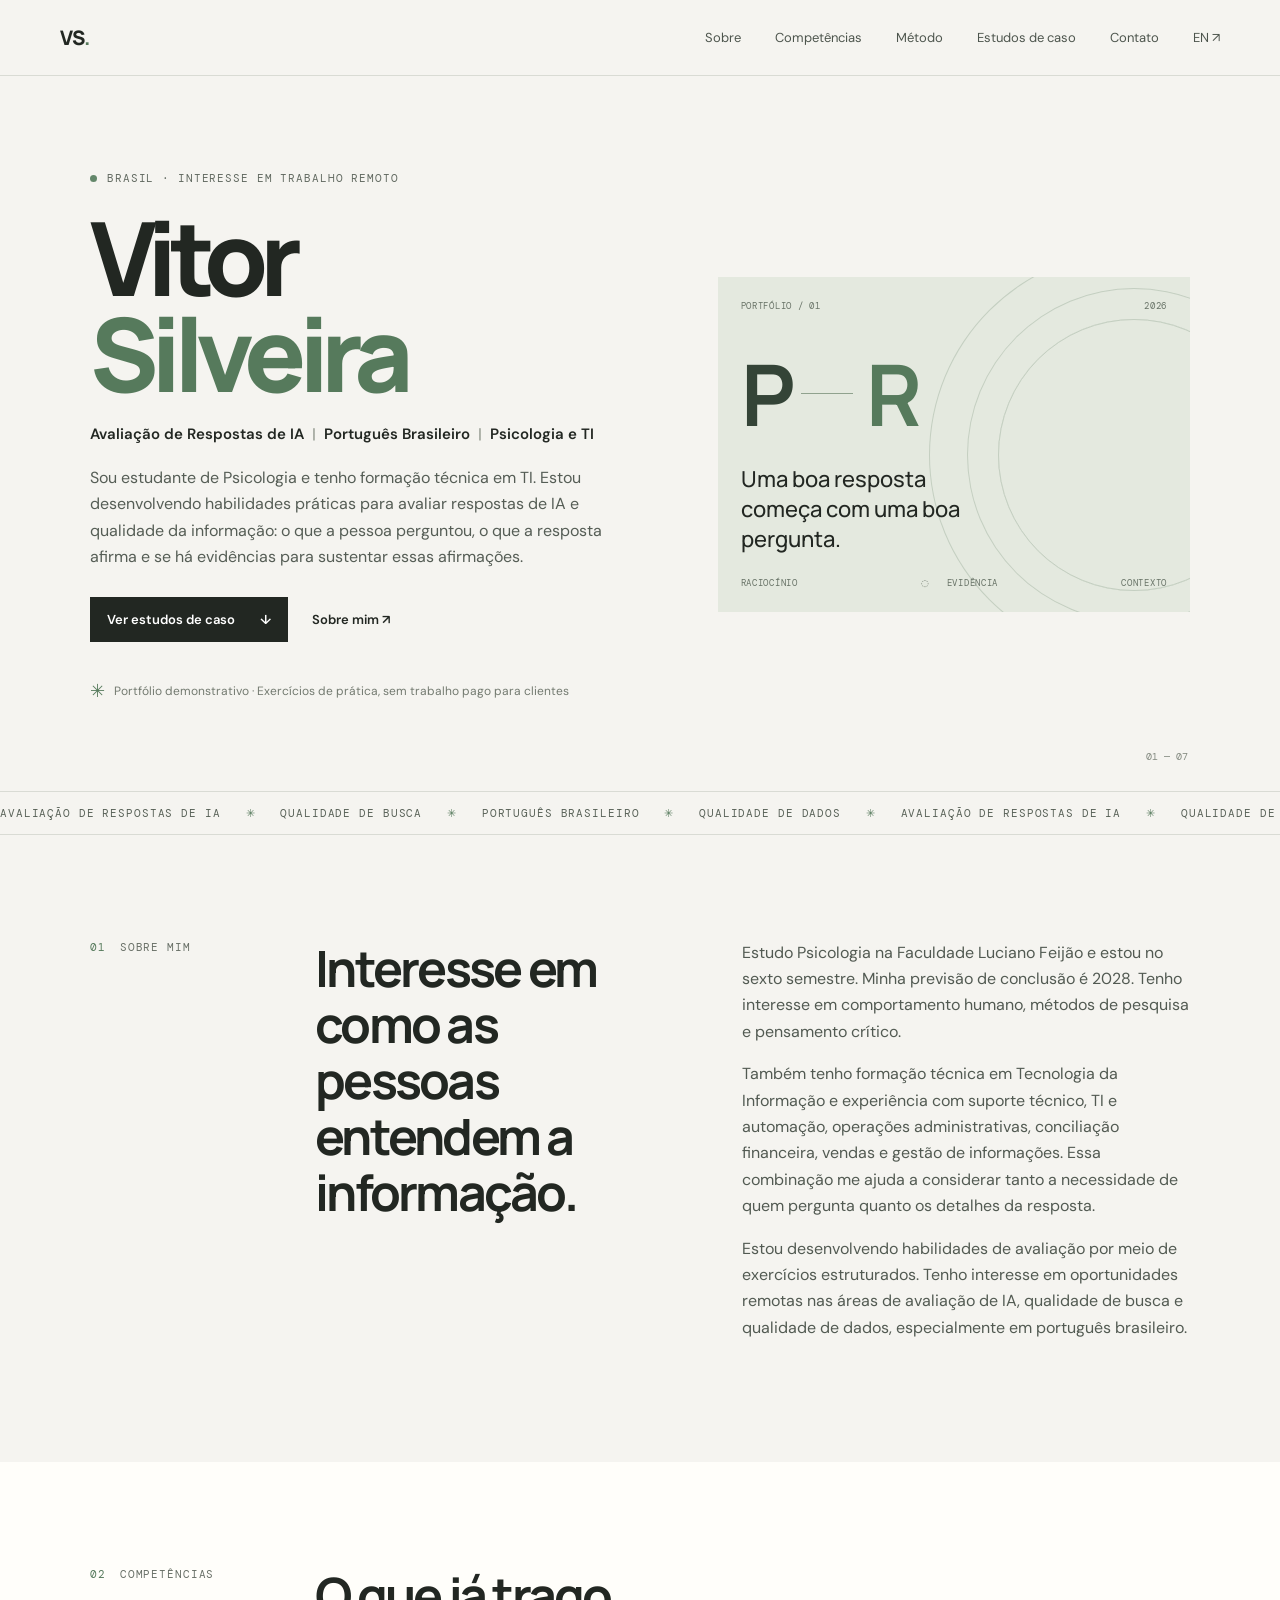
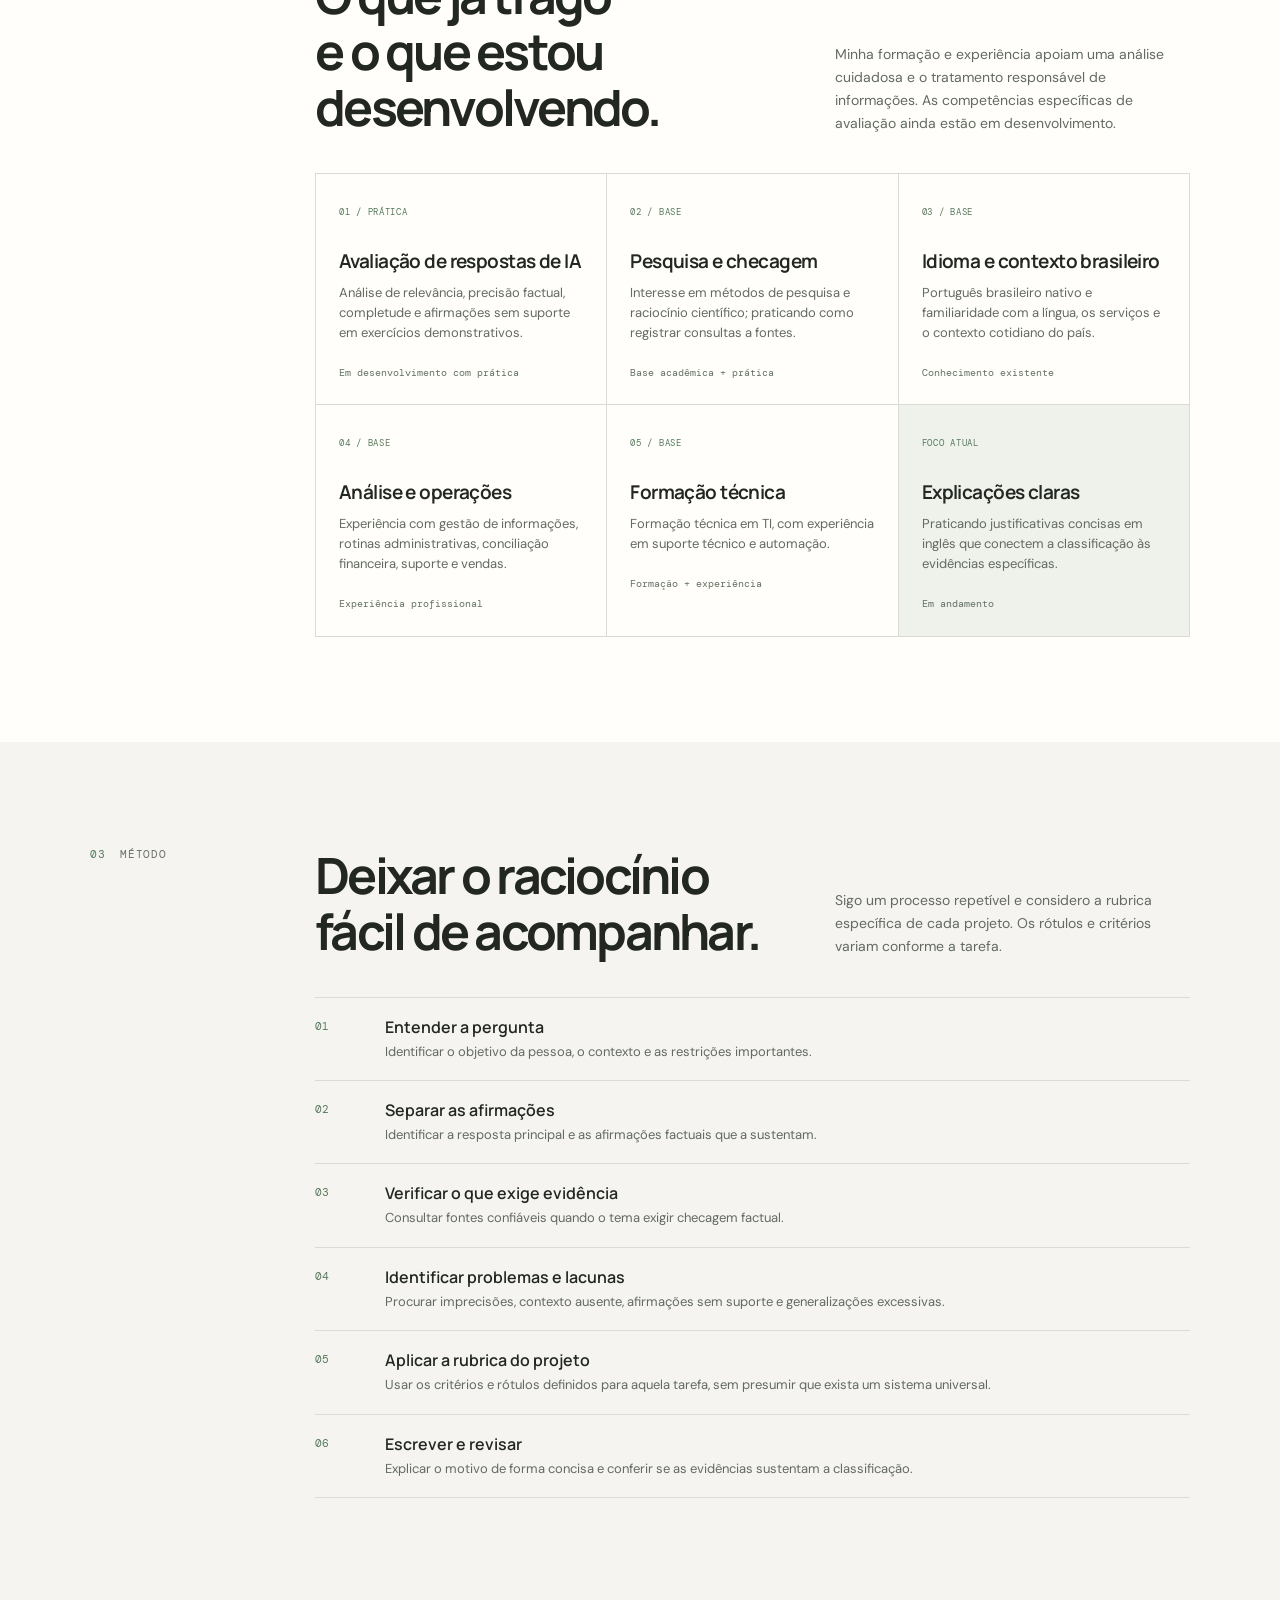
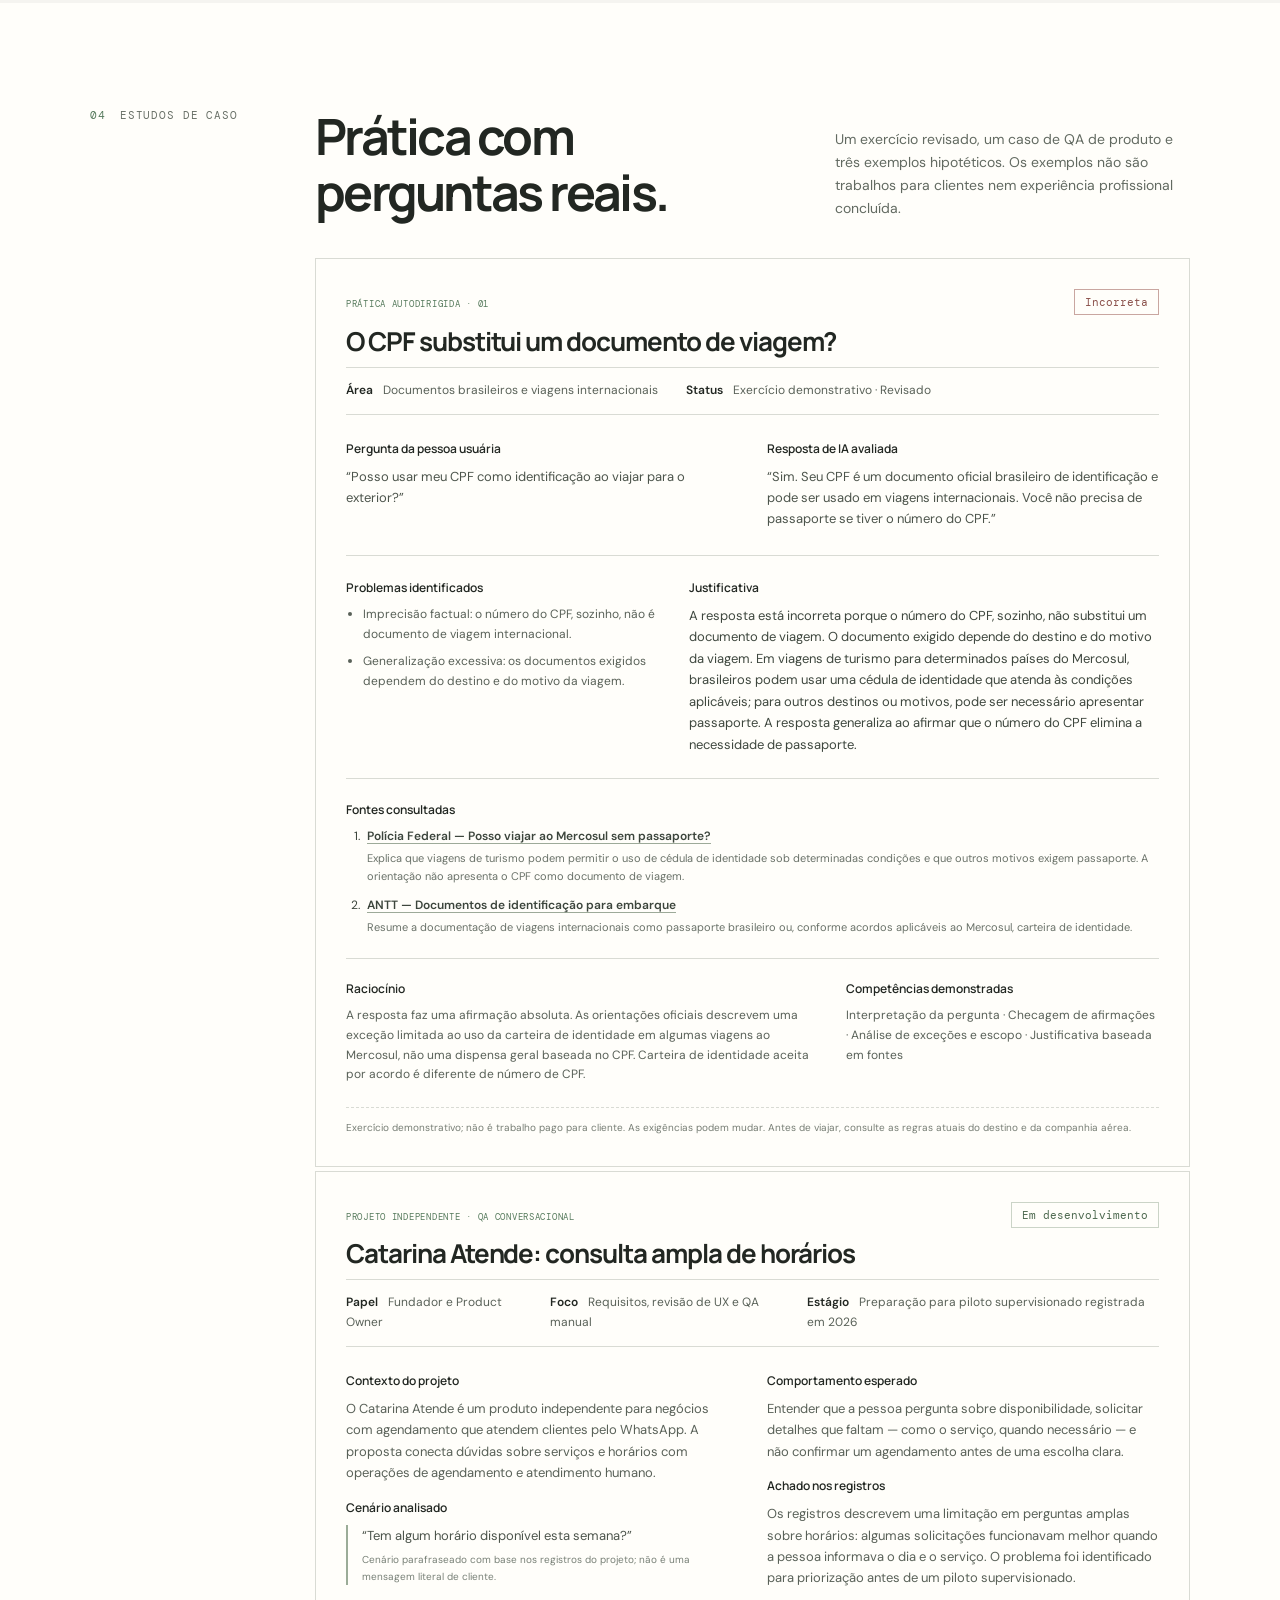
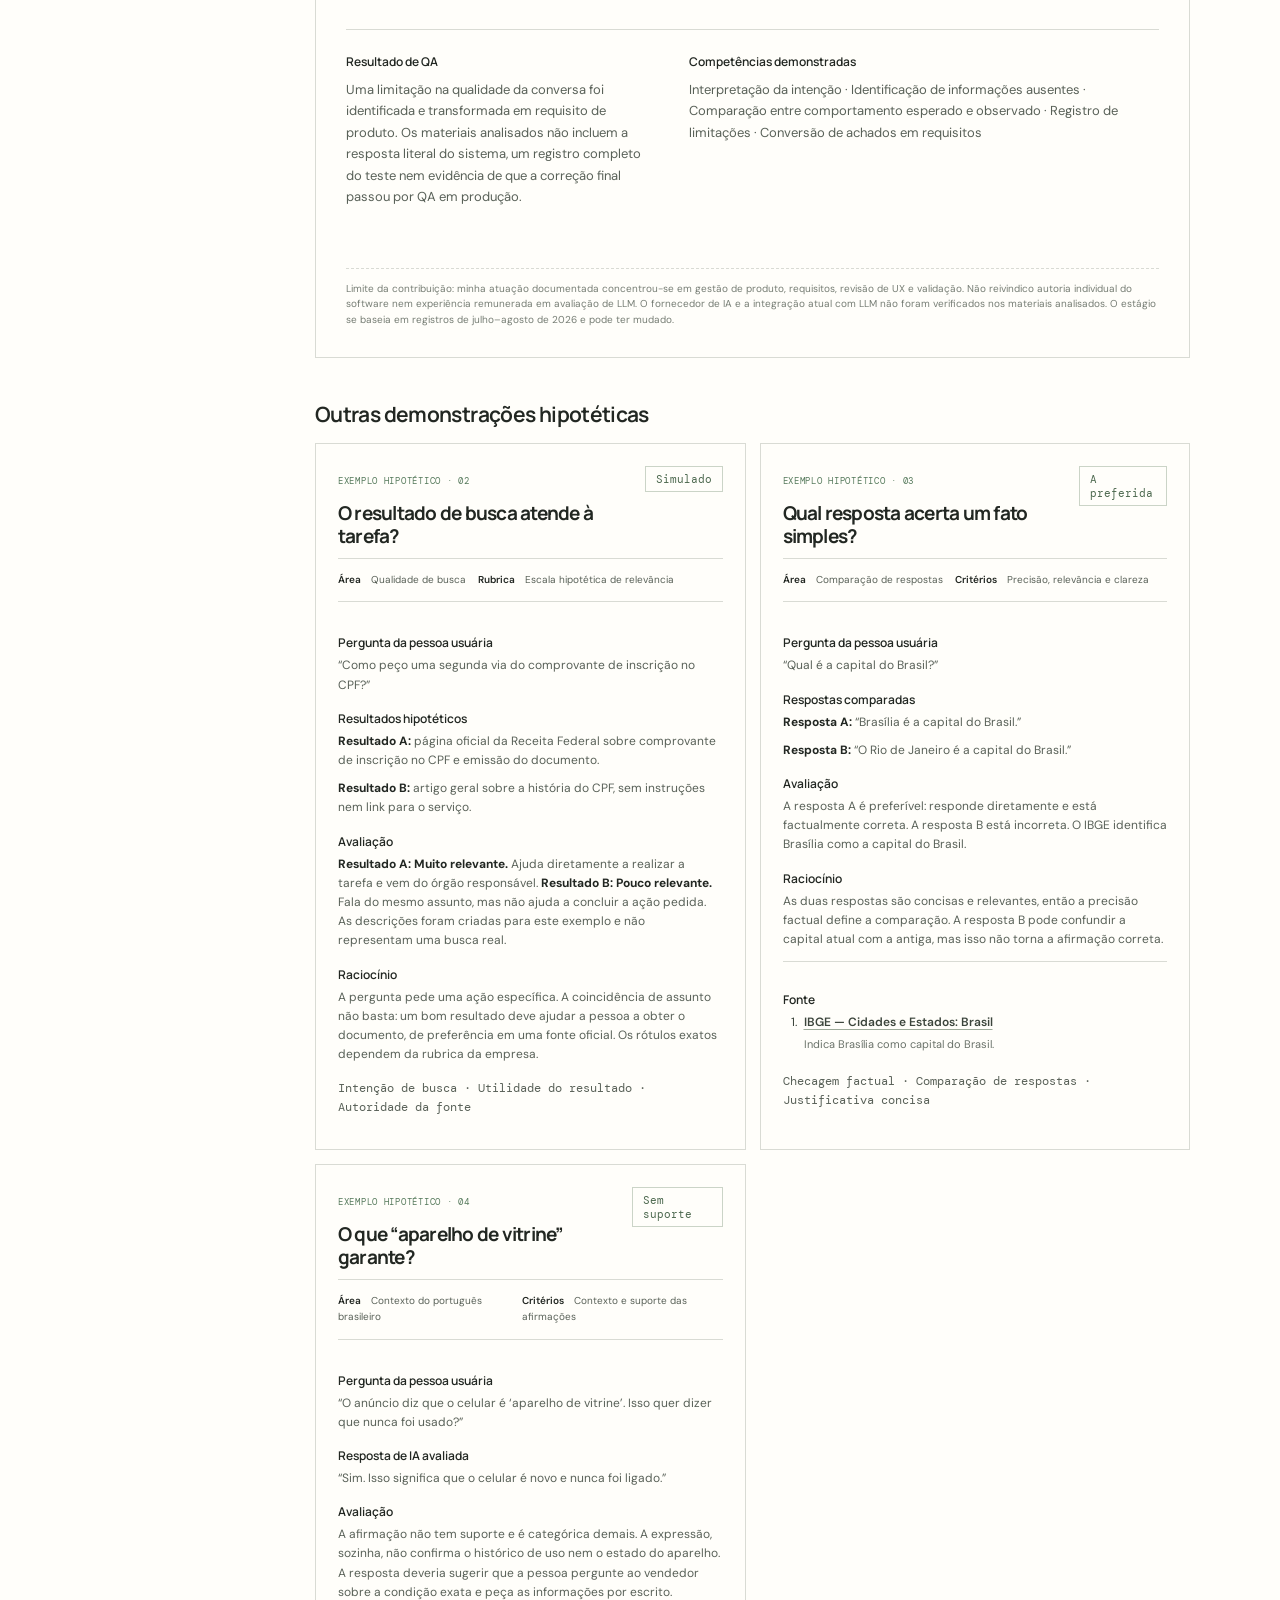
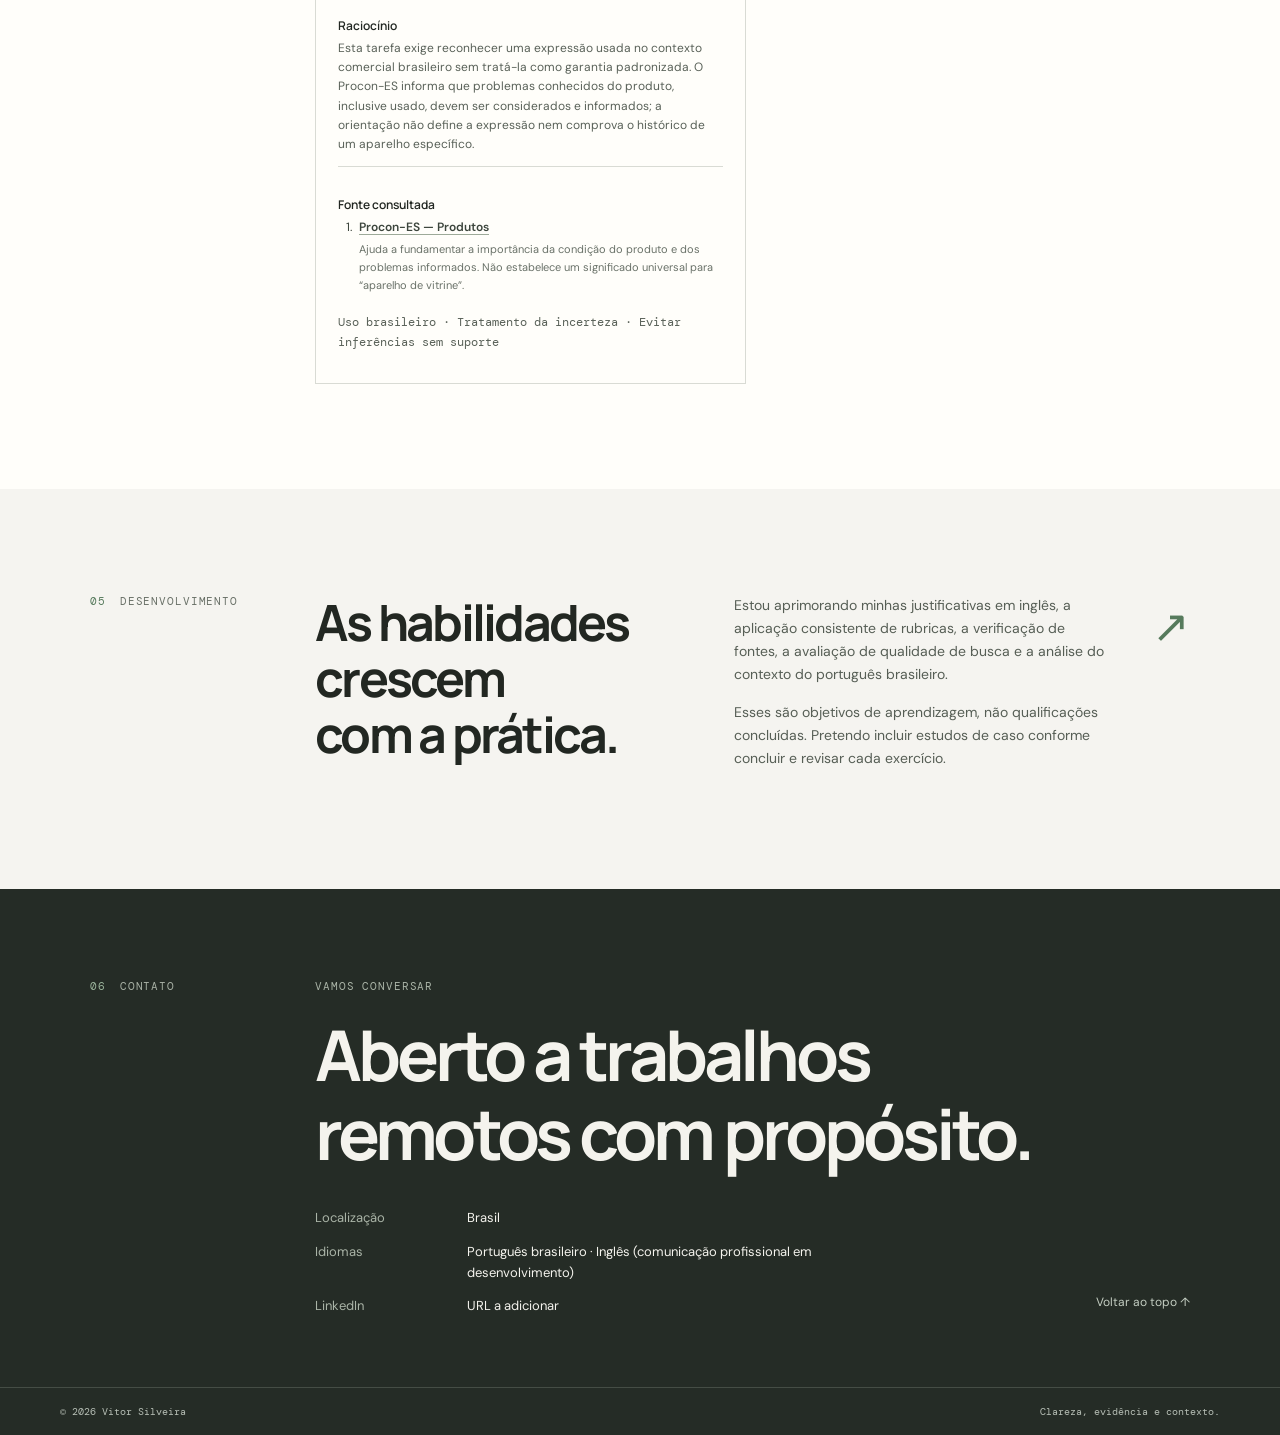
==== commit d8e064c5: "Add files via upload" ====
--- a/index-pt.html
+++ b/index-pt.html
@@ -43,12 +43,17 @@
     <section class="section-wrap content-section" id="metodo"><div class="section-label"><span>03</span><span>Método</span></div><div class="section-content"><div class="section-heading"><h2>Deixar o raciocínio<br>fácil de acompanhar.</h2><p>Sigo um processo repetível e considero a rubrica específica de cada projeto. Os rótulos e critérios variam conforme a tarefa.</p></div><ol class="method-list">
       <li><span>01</span><div><h3>Entender a pergunta</h3><p>Identificar o objetivo da pessoa, o contexto e as restrições importantes.</p></div></li><li><span>02</span><div><h3>Separar as afirmações</h3><p>Identificar a resposta principal e as afirmações factuais que a sustentam.</p></div></li><li><span>03</span><div><h3>Verificar o que exige evidência</h3><p>Consultar fontes confiáveis quando o tema exigir checagem factual.</p></div></li><li><span>04</span><div><h3>Identificar problemas e lacunas</h3><p>Procurar imprecisões, contexto ausente, afirmações sem suporte e generalizações excessivas.</p></div></li><li><span>05</span><div><h3>Aplicar a rubrica do projeto</h3><p>Usar os critérios e rótulos definidos para aquela tarefa, sem presumir que exista um sistema universal.</p></div></li><li><span>06</span><div><h3>Escrever e revisar</h3><p>Explicar o motivo de forma concisa e conferir se as evidências sustentam a classificação.</p></div></li>
     </ol></div></section>
-    <section class="work-section" id="estudos"><div class="section-wrap content-section"><div class="section-label"><span>04</span><span>Estudos de caso</span></div><div class="section-content"><div class="section-heading"><h2>Prática com<br>perguntas reais.</h2><p>Um exercício revisado e três exemplos hipotéticos. Eles mostram como eu abordaria diferentes tipos de tarefa; não são trabalhos reais para clientes nem experiência profissional concluída.</p></div>
+    <section class="work-section" id="estudos"><div class="section-wrap content-section"><div class="section-label"><span>04</span><span>Estudos de caso</span></div><div class="section-content"><div class="section-heading"><h2>Prática com<br>perguntas reais.</h2><p>Um exercício revisado, um caso de QA de produto e três exemplos hipotéticos. Os exemplos não são trabalhos para clientes nem experiência profissional concluída.</p></div>
       <article class="case-study"><div class="case-header"><div><span class="case-kicker">PRÁTICA AUTODIRIGIDA · 01</span><h3>O CPF substitui um documento de viagem?</h3></div><span class="classification">Incorreta</span></div><div class="case-meta"><span><b>Área</b> Documentos brasileiros e viagens internacionais</span><span><b>Status</b> Exercício demonstrativo · Revisado</span></div>
       <div class="case-columns"><div><h4>Pergunta da pessoa usuária</h4><blockquote>“Posso usar meu CPF como identificação ao viajar para o exterior?”</blockquote></div><div><h4>Resposta de IA avaliada</h4><blockquote>“Sim. Seu CPF é um documento oficial brasileiro de identificação e pode ser usado em viagens internacionais. Você não precisa de passaporte se tiver o número do CPF.”</blockquote></div></div>
       <div class="case-detail-grid"><div><h4>Problemas identificados</h4><ul><li>Imprecisão factual: o número do CPF, sozinho, não é documento de viagem internacional.</li><li>Generalização excessiva: os documentos exigidos dependem do destino e do motivo da viagem.</li></ul></div><div><h4>Justificativa</h4><p class="justification">A resposta está incorreta porque o número do CPF, sozinho, não substitui um documento de viagem. O documento exigido depende do destino e do motivo da viagem. Em viagens de turismo para determinados países do Mercosul, brasileiros podem usar uma cédula de identidade que atenda às condições aplicáveis; para outros destinos ou motivos, pode ser necessário apresentar passaporte. A resposta generaliza ao afirmar que o número do CPF elimina a necessidade de passaporte.</p></div></div>
       <div class="evidence"><h4>Fontes consultadas</h4><ol><li><a href="https://www.gov.br/pf/pt-br/assuntos/passaporte/ajuda/duvidas_/inicio/inicio-posso-viajar-ao-mercosul-sem" target="_blank" rel="noopener noreferrer">Polícia Federal — Posso viajar ao Mercosul sem passaporte?</a><span>Explica que viagens de turismo podem permitir o uso de cédula de identidade sob determinadas condições e que outros motivos exigem passaporte. A orientação não apresenta o CPF como documento de viagem.</span></li><li><a href="https://www.gov.br/antt/pt-br/assuntos/passageiros/viajantes/documento-de-identificacao-para-embarque" target="_blank" rel="noopener noreferrer">ANTT — Documentos de identificação para embarque</a><span>Resume a documentação de viagens internacionais como passaporte brasileiro ou, conforme acordos aplicáveis ao Mercosul, carteira de identidade.</span></li></ol></div>
       <div class="case-footer"><div><h4>Raciocínio</h4><p>A resposta faz uma afirmação absoluta. As orientações oficiais descrevem uma exceção limitada ao uso da carteira de identidade em algumas viagens ao Mercosul, não uma dispensa geral baseada no CPF. Carteira de identidade aceita por acordo é diferente de número de CPF.</p></div><div><h4>Competências demonstradas</h4><p>Interpretação da pergunta · Checagem de afirmações · Análise de exceções e escopo · Justificativa baseada em fontes</p></div></div><p class="case-disclaimer">Exercício demonstrativo; não é trabalho pago para cliente. As exigências podem mudar. Antes de viajar, consulte as regras atuais do destino e da companhia aérea.</p></article>
+      <article class="case-study project-case" id="catarina-atende"><div class="case-header"><div><span class="case-kicker">PROJETO INDEPENDENTE · QA CONVERSACIONAL</span><h3>Catarina Atende: consulta ampla de horários</h3></div><span class="classification sample-label">Em desenvolvimento</span></div>
+      <div class="case-meta"><span><b>Papel</b> Fundador e Product Owner</span><span><b>Foco</b> Requisitos, revisão de UX e QA manual</span><span><b>Estágio</b> Preparação para piloto supervisionado registrada em 2026</span></div>
+      <div class="case-columns"><div><h4>Contexto do projeto</h4><p class="sample-copy">O Catarina Atende é um produto independente para negócios com agendamento que atendem clientes pelo WhatsApp. A proposta conecta dúvidas sobre serviços e horários com operações de agendamento e atendimento humano.</p><h4>Cenário analisado</h4><blockquote>“Tem algum horário disponível esta semana?” <span class="scenario-note">Cenário parafraseado com base nos registros do projeto; não é uma mensagem literal de cliente.</span></blockquote></div><div><h4>Comportamento esperado</h4><p class="sample-copy">Entender que a pessoa pergunta sobre disponibilidade, solicitar detalhes que faltam — como o serviço, quando necessário — e não confirmar um agendamento antes de uma escolha clara.</p><h4>Achado nos registros</h4><p class="sample-copy">Os registros descrevem uma limitação em perguntas amplas sobre horários: algumas solicitações funcionavam melhor quando a pessoa informava o dia e o serviço. O problema foi identificado para priorização antes de um piloto supervisionado.</p></div></div>
+      <div class="case-detail-grid"><div><h4>Resultado de QA</h4><p class="sample-copy">Uma limitação na qualidade da conversa foi identificada e transformada em requisito de produto. Os materiais analisados não incluem a resposta literal do sistema, um registro completo do teste nem evidência de que a correção final passou por QA em produção.</p></div><div><h4>Competências demonstradas</h4><p class="sample-copy">Interpretação da intenção · Identificação de informações ausentes · Comparação entre comportamento esperado e observado · Registro de limitações · Conversão de achados em requisitos</p></div></div>
+      <p class="case-disclaimer">Limite da contribuição: minha atuação documentada concentrou-se em gestão de produto, requisitos, revisão de UX e validação. Não reivindico autoria individual do software nem experiência remunerada em avaliação de LLM. O fornecedor de IA e a integração atual com LLM não foram verificados nos materiais analisados. O estágio se baseia em registros de julho–agosto de 2026 e pode ter mudado.</p></article>
       <h3 class="sample-heading">Outras demonstrações hipotéticas</h3><div class="sample-grid">
       <article class="case-study sample-case"><div class="case-header"><div><span class="case-kicker">EXEMPLO HIPOTÉTICO · 02</span><h3>O resultado de busca atende à tarefa?</h3></div><span class="classification sample-label">Simulado</span></div><div class="case-meta"><span><b>Área</b> Qualidade de busca</span><span><b>Rubrica</b> Escala hipotética de relevância</span></div><div class="sample-block"><h4>Pergunta da pessoa usuária</h4><p>“Como peço uma segunda via do comprovante de inscrição no CPF?”</p><h4>Resultados hipotéticos</h4><p><b>Resultado A:</b> página oficial da Receita Federal sobre comprovante de inscrição no CPF e emissão do documento.</p><p><b>Resultado B:</b> artigo geral sobre a história do CPF, sem instruções nem link para o serviço.</p><h4>Avaliação</h4><p><b>Resultado A: Muito relevante.</b> Ajuda diretamente a realizar a tarefa e vem do órgão responsável. <b>Resultado B: Pouco relevante.</b> Fala do mesmo assunto, mas não ajuda a concluir a ação pedida. As descrições foram criadas para este exemplo e não representam uma busca real.</p><h4>Raciocínio</h4><p>A pergunta pede uma ação específica. A coincidência de assunto não basta: um bom resultado deve ajudar a pessoa a obter o documento, de preferência em uma fonte oficial. Os rótulos exatos dependem da rubrica da empresa.</p><p class="skill-tag">Intenção de busca · Utilidade do resultado · Autoridade da fonte</p></div></article>
       <article class="case-study sample-case"><div class="case-header"><div><span class="case-kicker">EXEMPLO HIPOTÉTICO · 03</span><h3>Qual resposta acerta um fato simples?</h3></div><span class="classification sample-label">A preferida</span></div><div class="case-meta"><span><b>Área</b> Comparação de respostas</span><span><b>Critérios</b> Precisão, relevância e clareza</span></div><div class="sample-block"><h4>Pergunta da pessoa usuária</h4><p>“Qual é a capital do Brasil?”</p><h4>Respostas comparadas</h4><p><b>Resposta A:</b> “Brasília é a capital do Brasil.”</p><p><b>Resposta B:</b> “O Rio de Janeiro é a capital do Brasil.”</p><h4>Avaliação</h4><p>A resposta A é preferível: responde diretamente e está factualmente correta. A resposta B está incorreta. O IBGE identifica Brasília como a capital do Brasil.</p><h4>Raciocínio</h4><p>As duas respostas são concisas e relevantes, então a precisão factual define a comparação. A resposta B pode confundir a capital atual com a antiga, mas isso não torna a afirmação correta.</p><div class="evidence"><h4>Fonte</h4><ol><li><a href="https://www.ibge.gov.br/cidades-e-estados.html" target="_blank" rel="noopener noreferrer">IBGE — Cidades e Estados: Brasil</a><span>Indica Brasília como capital do Brasil.</span></li></ol></div><p class="skill-tag">Checagem factual · Comparação de respostas · Justificativa concisa</p></div></article>
--- a/styles.css
+++ b/styles.css
@@ -5,3 +5,4 @@
 @media(prefers-reduced-motion:reduce){html{scroll-behavior:auto}*{animation-duration:.01ms!important;transition-duration:.01ms!important}}
 .sample-heading{font:650 21px var(--display);letter-spacing:-.03em;margin:42px 0 15px}.sample-grid{display:grid;grid-template-columns:repeat(2,minmax(0,1fr));gap:14px}.sample-case{padding:22px}.sample-label{border-color:#cbd4c7;color:#4d694f}.sample-case .case-header h3{font-size:19px}.sample-case .case-meta{font-size:10px;gap:12px}.sample-block{padding-top:17px}.sample-block h4{margin:15px 0 5px}.sample-block p{font-size:12px;color:#596158;line-height:1.6;margin:0 0 9px}.sample-block p b{color:var(--ink)}.sample-block .evidence{padding:14px 0 4px;margin-top:12px}.sample-block .skill-tag{display:block;margin-top:15px}.case-disclaimer{line-height:1.55}
 @media(max-width:600px){.sample-grid{grid-template-columns:1fr}.sample-heading{margin-top:34px}.sample-case{padding:17px}}
+.project-case{margin:4px 0 28px}.project-case .sample-copy{font-size:13px;line-height:1.65;color:#596158;margin:0 0 15px}.project-case blockquote{padding-left:14px;border-left:2px solid #9bac98}.scenario-note{display:block;font-size:10px;color:#788077;margin-top:6px}.project-case .case-columns{align-items:start}.project-case .case-detail-grid{margin-top:0}
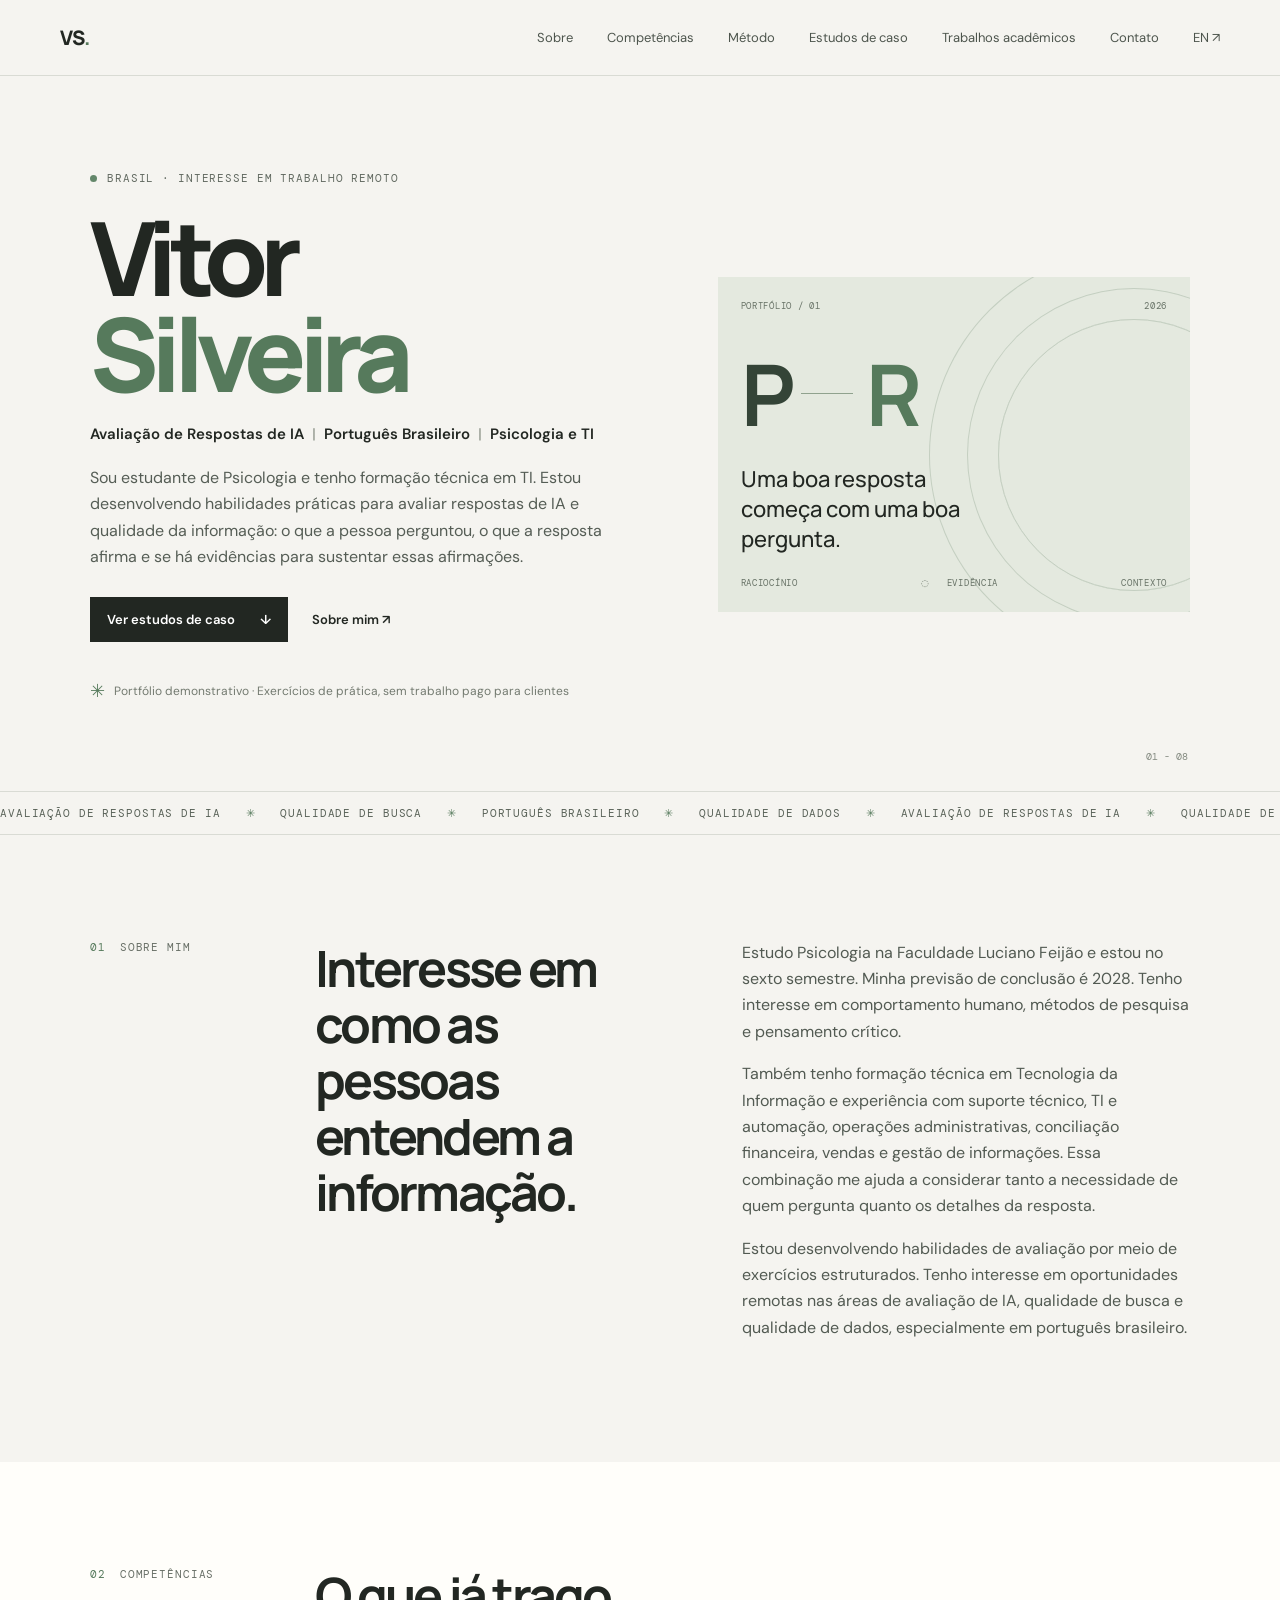
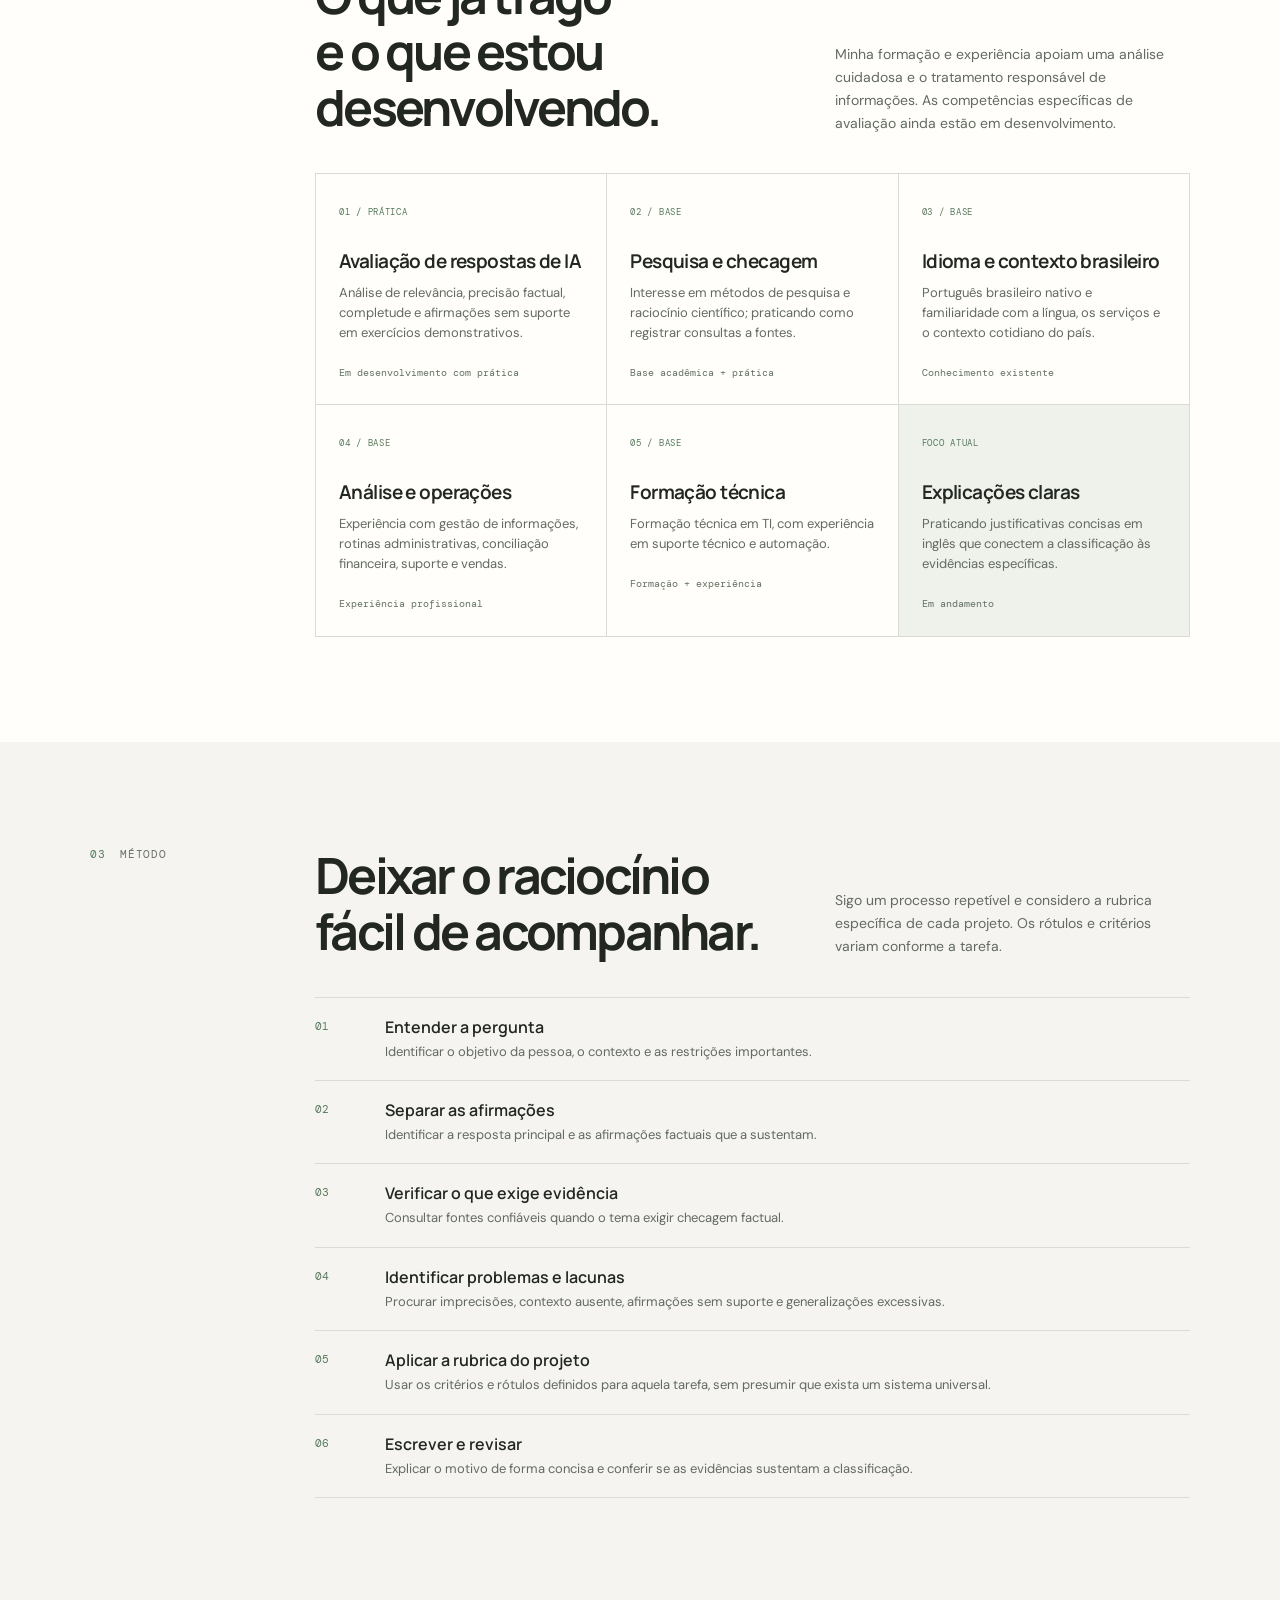
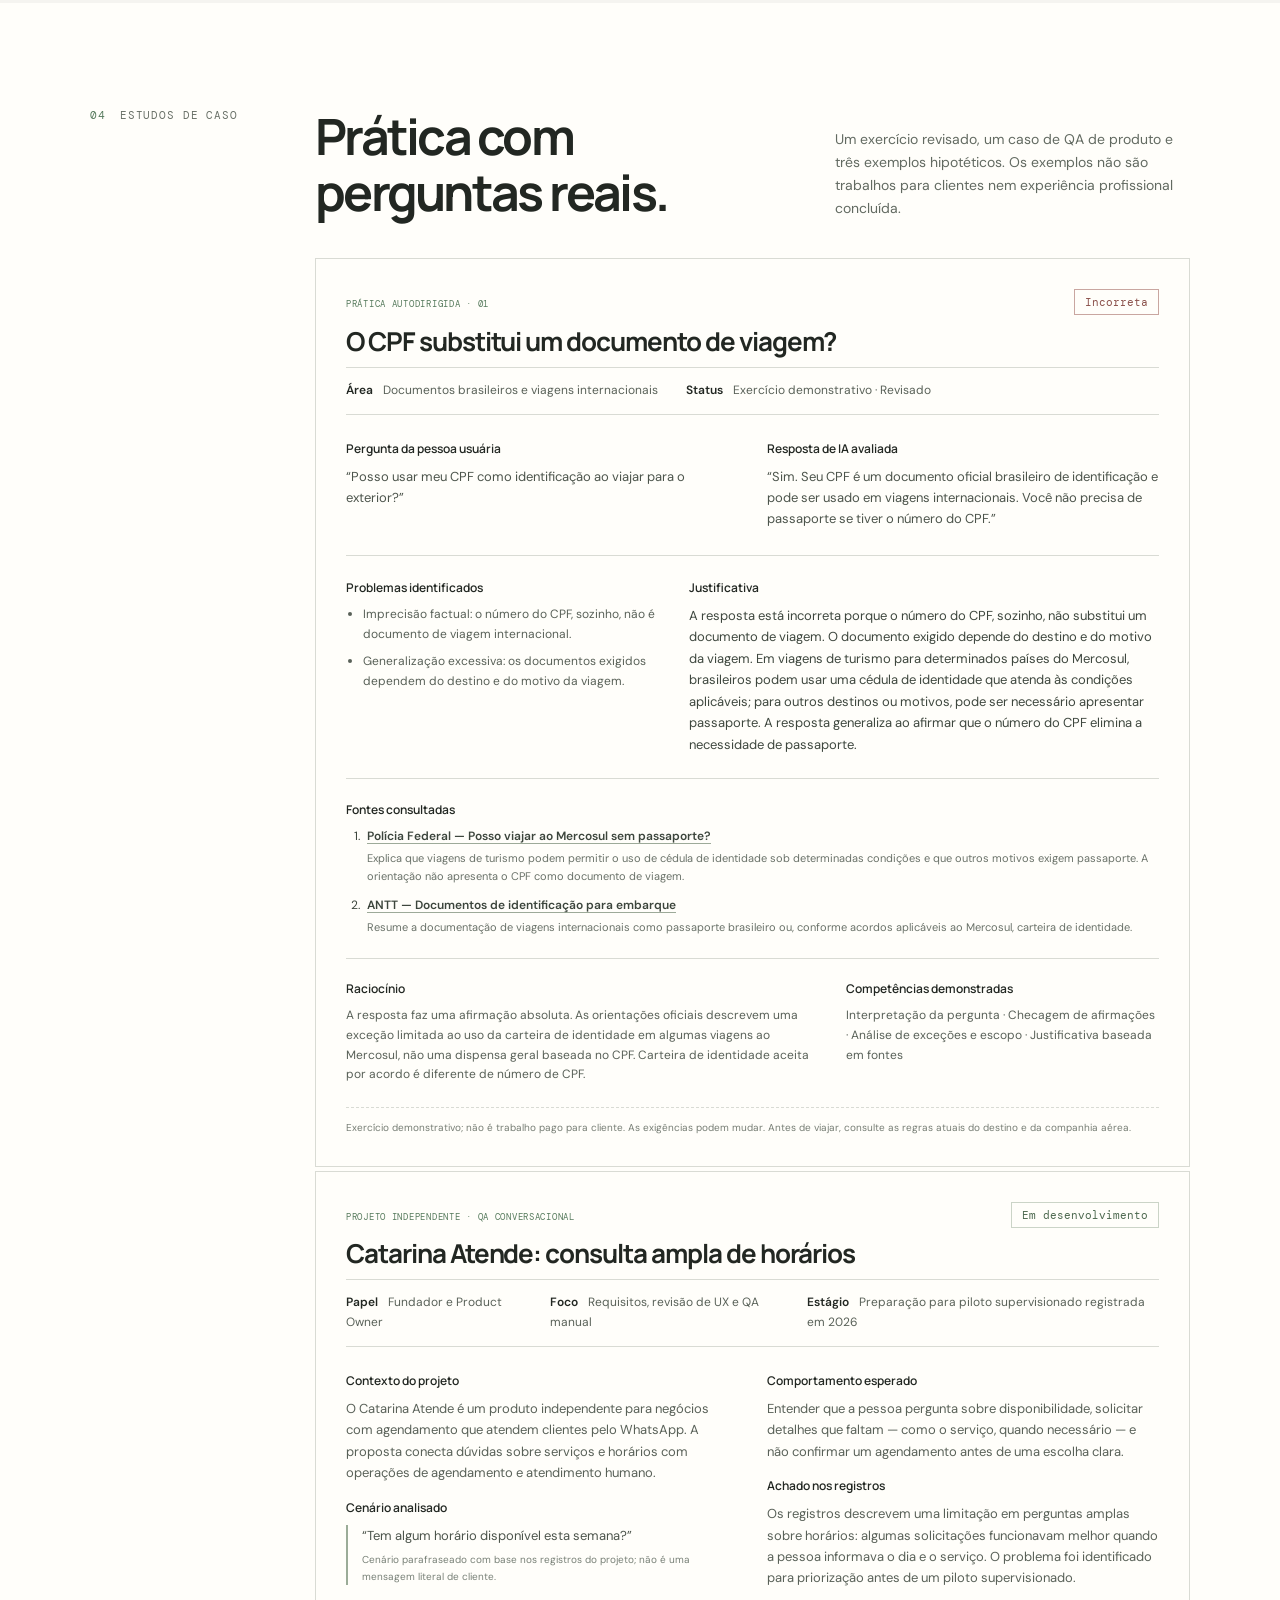
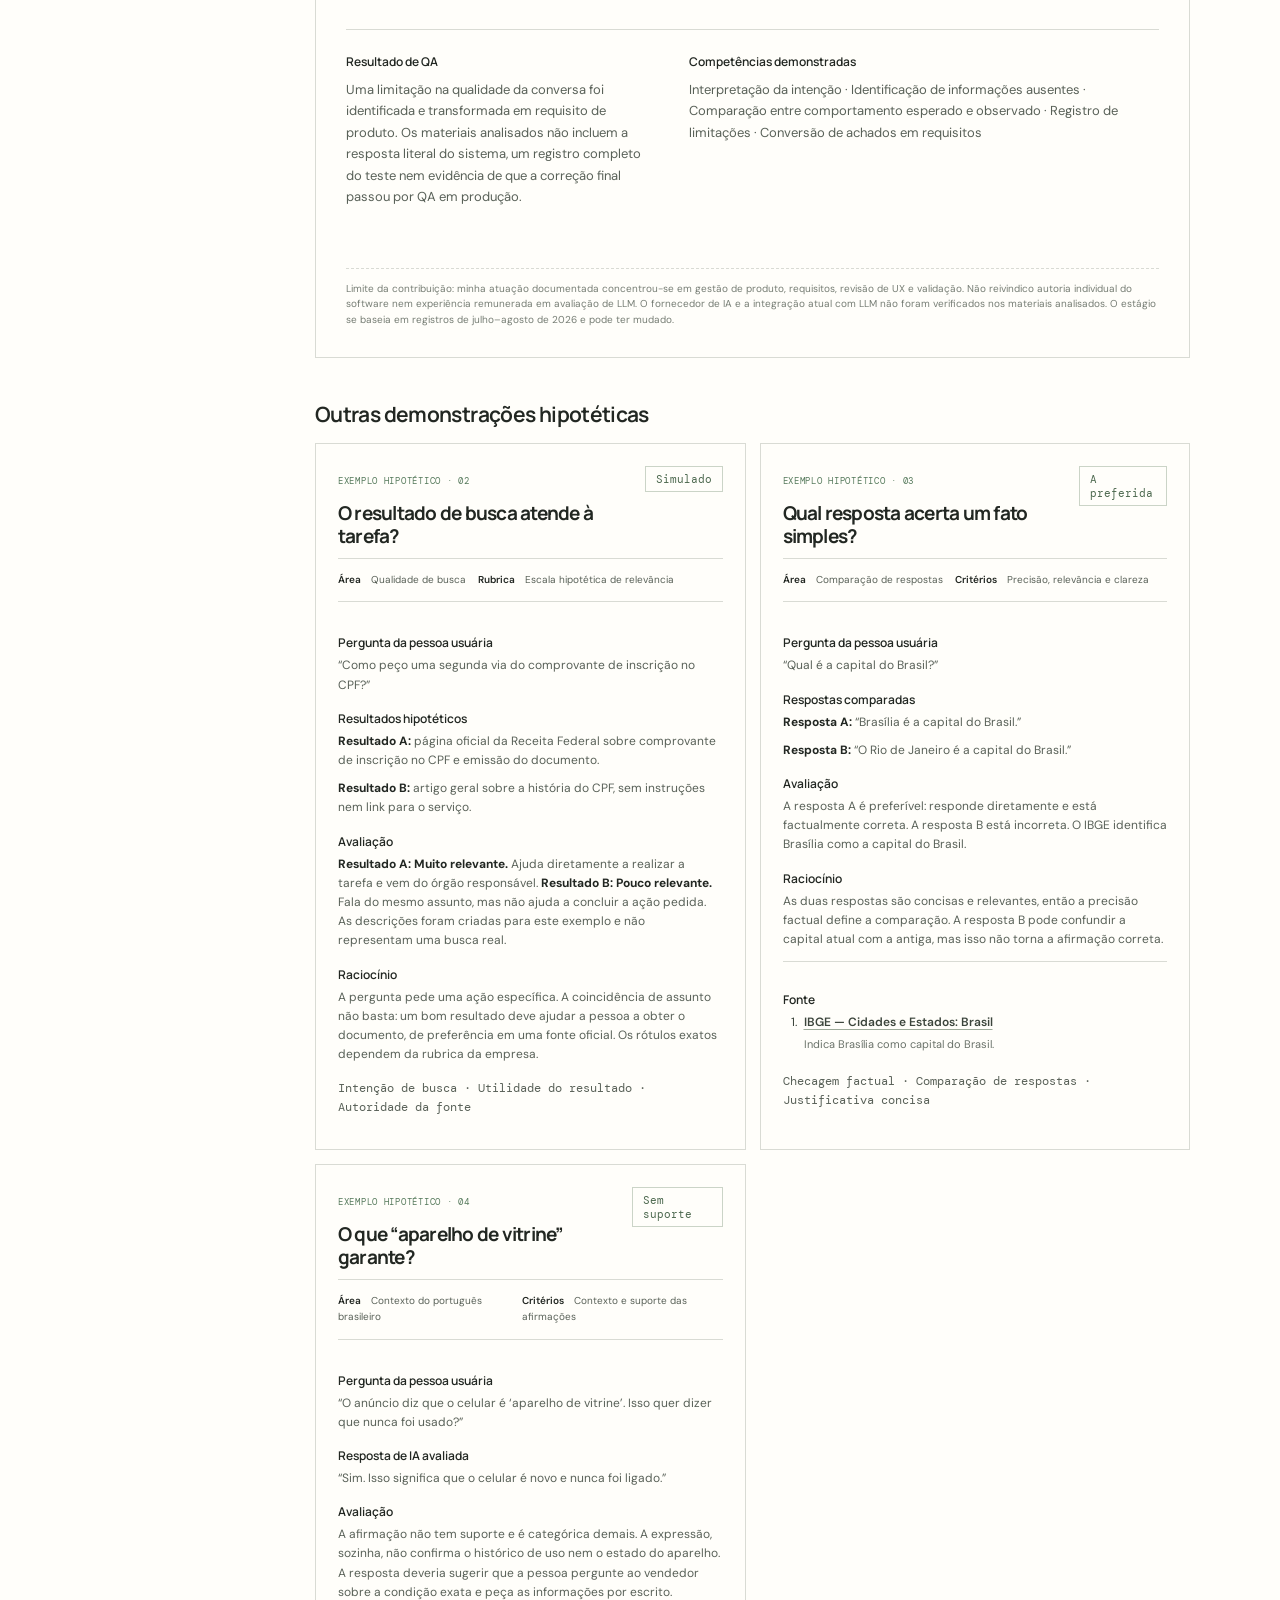
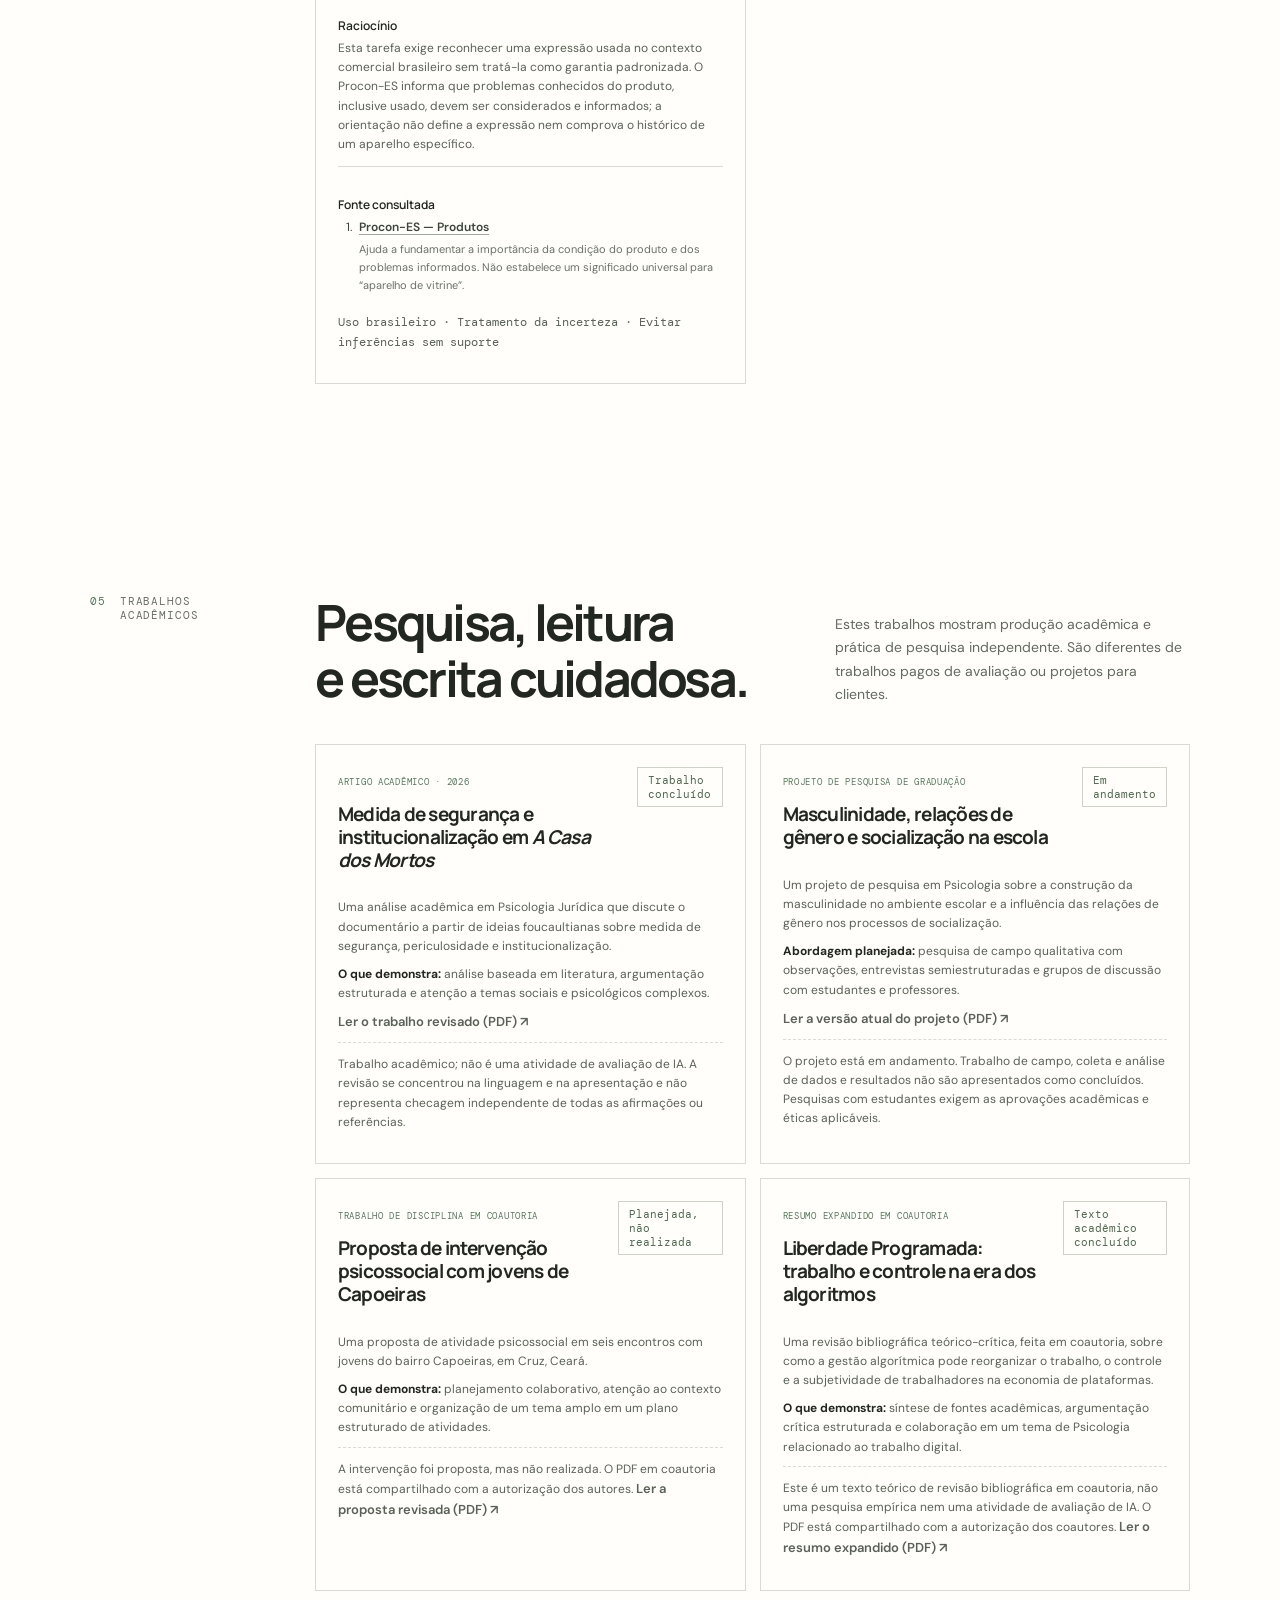
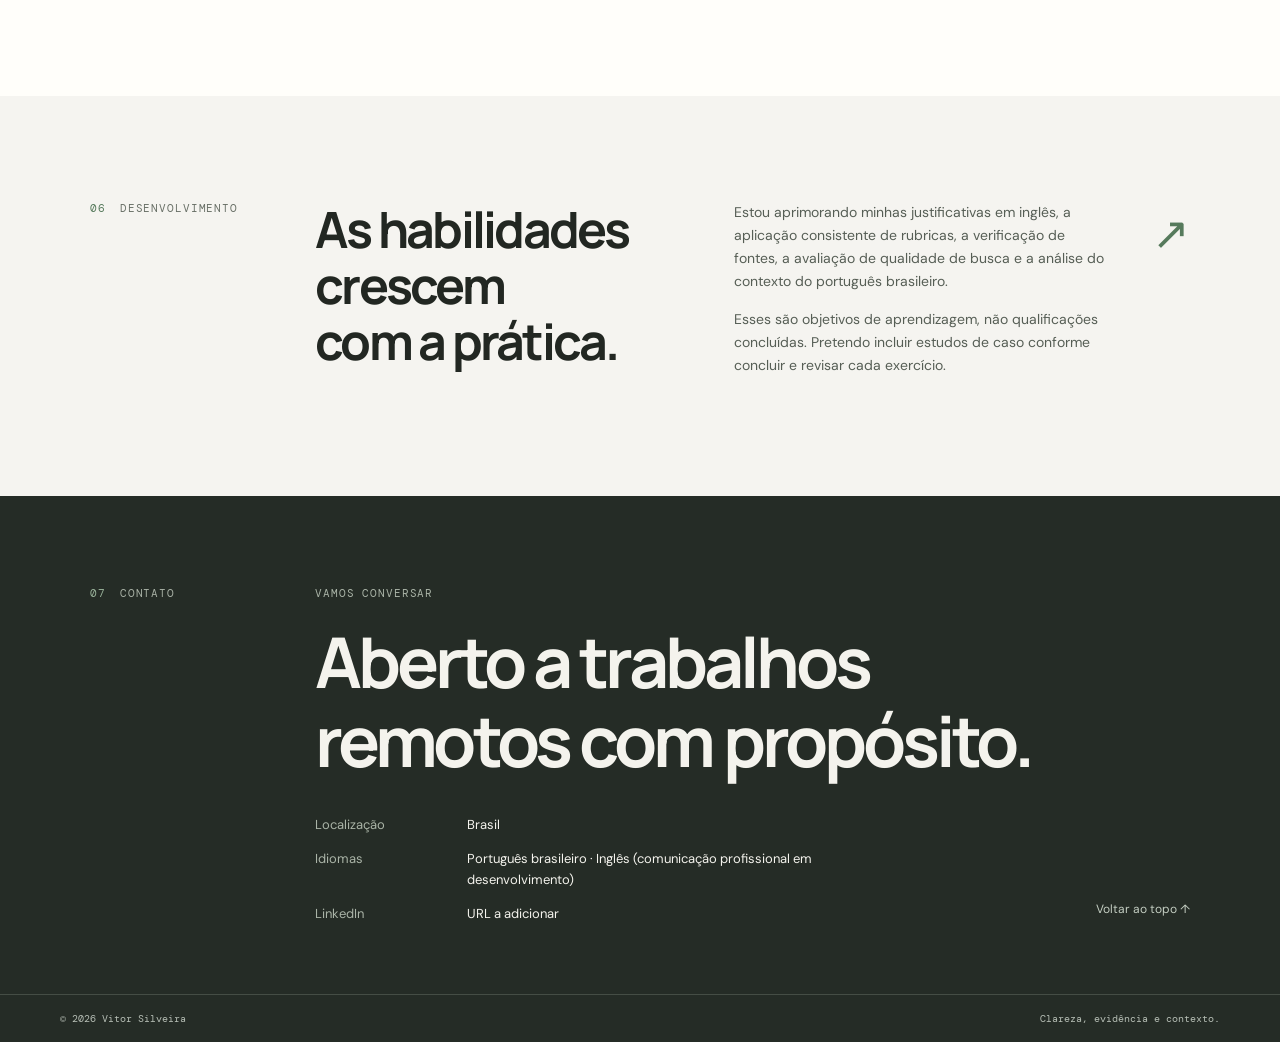
==== commit 94110603: "Add files via upload" ====
--- a/index-pt.html
+++ b/index-pt.html
@@ -14,7 +14,7 @@
     <a class="wordmark" href="#inicio" aria-label="Vitor Silveira, início">VS<span>.</span></a>
     <button class="menu-toggle" type="button" aria-expanded="false" aria-controls="site-nav">Menu</button>
     <nav id="site-nav" aria-label="Navegação principal">
-      <a href="#sobre">Sobre</a><a href="#competencias">Competências</a><a href="#metodo">Método</a><a href="#estudos">Estudos de caso</a><a href="#contato">Contato</a><a href="index.html" lang="en">EN ↗</a>
+      <a href="#sobre">Sobre</a><a href="#competencias">Competências</a><a href="#metodo">Método</a><a href="#estudos">Estudos de caso</a><a href="#trabalhos-academicos">Trabalhos acad&ecirc;micos</a><a href="#contato">Contato</a><a href="index.html" lang="en">EN ↗</a>
     </nav>
   </header>
   <main id="main">
@@ -28,7 +28,7 @@
         <p class="demo-note"><span aria-hidden="true">✳</span> Portfólio demonstrativo · Exercícios de prática, sem trabalho pago para clientes</p>
       </div>
       <aside class="hero-card" aria-label="Foco do portfólio"><div class="card-top"><span>PORTFÓLIO / 01</span><span>2026</span></div><div class="card-mark" aria-hidden="true"><span>P</span><span class="mark-line"></span><span>R</span></div><p class="card-caption">Uma boa resposta começa com uma boa pergunta.</p><div class="card-bottom"><span>RACIOCÍNIO</span><span>◌ &nbsp; EVIDÊNCIA</span><span>CONTEXTO</span></div></aside>
-      <div class="hero-index" aria-hidden="true">01 — 07</div>
+      <div class="hero-index" aria-hidden="true">01 - 08</div>
     </section>
     <section class="ticker" aria-label="Áreas de interesse"><div>Avaliação de respostas de IA <span>✳</span> Qualidade de busca <span>✳</span> Português brasileiro <span>✳</span> Qualidade de dados <span>✳</span> Avaliação de respostas de IA <span>✳</span> Qualidade de busca <span>✳</span></div></section>
     <section class="section-wrap content-section" id="sobre"><div class="section-label"><span>01</span><span>Sobre mim</span></div><div class="section-content about-grid"><h2>Interesse em como as pessoas entendem a informação.</h2><div><p>Estudo Psicologia na Faculdade Luciano Feijão e estou no sexto semestre. Minha previsão de conclusão é 2028. Tenho interesse em comportamento humano, métodos de pesquisa e pensamento crítico.</p><p>Também tenho formação técnica em Tecnologia da Informação e experiência com suporte técnico, TI e automação, operações administrativas, conciliação financeira, vendas e gestão de informações. Essa combinação me ajuda a considerar tanto a necessidade de quem pergunta quanto os detalhes da resposta.</p><p>Estou desenvolvendo habilidades de avaliação por meio de exercícios estruturados. Tenho interesse em oportunidades remotas nas áreas de avaliação de IA, qualidade de busca e qualidade de dados, especialmente em português brasileiro.</p></div></div></section>
@@ -60,7 +60,15 @@
       <article class="case-study sample-case"><div class="case-header"><div><span class="case-kicker">EXEMPLO HIPOTÉTICO · 04</span><h3>O que “aparelho de vitrine” garante?</h3></div><span class="classification sample-label">Sem suporte</span></div><div class="case-meta"><span><b>Área</b> Contexto do português brasileiro</span><span><b>Critérios</b> Contexto e suporte das afirmações</span></div><div class="sample-block"><h4>Pergunta da pessoa usuária</h4><p>“O anúncio diz que o celular é ‘aparelho de vitrine’. Isso quer dizer que nunca foi usado?”</p><h4>Resposta de IA avaliada</h4><p>“Sim. Isso significa que o celular é novo e nunca foi ligado.”</p><h4>Avaliação</h4><p>A afirmação não tem suporte e é categórica demais. A expressão, sozinha, não confirma o histórico de uso nem o estado do aparelho. A resposta deveria sugerir que a pessoa pergunte ao vendedor sobre a condição exata e peça as informações por escrito.</p><h4>Raciocínio</h4><p>Esta tarefa exige reconhecer uma expressão usada no contexto comercial brasileiro sem tratá-la como garantia padronizada. O Procon-ES informa que problemas conhecidos do produto, inclusive usado, devem ser considerados e informados; a orientação não define a expressão nem comprova o histórico de um aparelho específico.</p><div class="evidence"><h4>Fonte consultada</h4><ol><li><a href="https://procon.es.gov.br/produto-2" target="_blank" rel="noopener noreferrer">Procon-ES — Produtos</a><span>Ajuda a fundamentar a importância da condição do produto e dos problemas informados. Não estabelece um significado universal para “aparelho de vitrine”.</span></li></ol></div><p class="skill-tag">Uso brasileiro · Tratamento da incerteza · Evitar inferências sem suporte</p></div></article>
       </div>
     </div></div></section>
-    <section class="section-wrap content-section" id="desenvolvimento"><div class="section-label"><span>05</span><span>Desenvolvimento</span></div><div class="section-content development-row"><h2>As habilidades crescem<br>com a prática.</h2><div><p>Estou aprimorando minhas justificativas em inglês, a aplicação consistente de rubricas, a verificação de fontes, a avaliação de qualidade de busca e a análise do contexto do português brasileiro.</p><p>Esses são objetivos de aprendizagem, não qualificações concluídas. Pretendo incluir estudos de caso conforme concluir e revisar cada exercício.</p></div><span class="development-mark" aria-hidden="true">↗</span></div></section>
-    <section class="contact-section" id="contato"><div class="section-wrap contact-inner"><div class="section-label"><span>06</span><span>Contato</span></div><div class="contact-main"><p class="eyebrow">VAMOS CONVERSAR</p><h2>Aberto a trabalhos<br>remotos com propósito.</h2><div class="contact-details"><p><span>Localização</span>Brasil</p><p><span>Idiomas</span>Português brasileiro · Inglês (comunicação profissional em desenvolvimento)</p><p><span>LinkedIn</span>URL a adicionar</p></div><a href="#inicio" class="back-top">Voltar ao topo ↑</a></div></div><footer><span>© 2026 Vitor Silveira</span><span>Clareza, evidência e contexto.</span></footer></section>
+        <section class="work-section" id="trabalhos-academicos"><div class="section-wrap content-section"><div class="section-label"><span>05</span><span>Trabalhos acad&ecirc;micos</span></div><div class="section-content"><div class="section-heading"><h2>Pesquisa, leitura<br>e escrita cuidadosa.</h2><p>Estes trabalhos mostram produ&ccedil;&atilde;o acad&ecirc;mica e pr&aacute;tica de pesquisa independente. S&atilde;o diferentes de trabalhos pagos de avalia&ccedil;&atilde;o ou projetos para clientes.</p></div><div class="sample-grid academic-grid">
+      <article class="case-study sample-case"><div class="case-header"><div><span class="case-kicker">ARTIGO ACAD&Ecirc;MICO &middot; 2026</span><h3>Medida de seguran&ccedil;a e institucionaliza&ccedil;&atilde;o em <i>A Casa dos Mortos</i></h3></div><span class="classification sample-label">Trabalho conclu&iacute;do</span></div><div class="sample-block"><p>Uma an&aacute;lise acad&ecirc;mica em Psicologia Jur&iacute;dica que discute o document&aacute;rio a partir de ideias foucaultianas sobre medida de seguran&ccedil;a, periculosidade e institucionaliza&ccedil;&atilde;o.</p><p><b>O que demonstra:</b> an&aacute;lise baseada em literatura, argumenta&ccedil;&atilde;o estruturada e aten&ccedil;&atilde;o a temas sociais e psicol&oacute;gicos complexos.</p><p><a class="text-link" href="Trabalho_Academico_A_Casa_dos_Mortos_Revisado.pdf">Ler o trabalho revisado (PDF) &#8599;</a></p><p class="case-disclaimer">Trabalho acad&ecirc;mico; n&atilde;o &eacute; uma atividade de avalia&ccedil;&atilde;o de IA. A revis&atilde;o se concentrou na linguagem e na apresenta&ccedil;&atilde;o e n&atilde;o representa checagem independente de todas as afirma&ccedil;&otilde;es ou refer&ecirc;ncias.</p></div></article>
+      <article class="case-study sample-case"><div class="case-header"><div><span class="case-kicker">PROJETO DE PESQUISA DE GRADUA&Ccedil;&Atilde;O</span><h3>Masculinidade, rela&ccedil;&otilde;es de g&ecirc;nero e socializa&ccedil;&atilde;o na escola</h3></div><span class="classification sample-label">Em andamento</span></div><div class="sample-block"><p>Um projeto de pesquisa em Psicologia sobre a constru&ccedil;&atilde;o da masculinidade no ambiente escolar e a influ&ecirc;ncia das rela&ccedil;&otilde;es de g&ecirc;nero nos processos de socializa&ccedil;&atilde;o.</p><p><b>Abordagem planejada:</b> pesquisa de campo qualitativa com observa&ccedil;&otilde;es, entrevistas semiestruturadas e grupos de discuss&atilde;o com estudantes e professores.</p><p><a class="text-link" href="Projeto_de_Pesquisa_Masculinidade_Escolar_Revisado.pdf">Ler a vers&atilde;o atual do projeto (PDF) &#8599;</a></p><p class="case-disclaimer">O projeto est&aacute; em andamento. Trabalho de campo, coleta e an&aacute;lise de dados e resultados n&atilde;o s&atilde;o apresentados como conclu&iacute;dos. Pesquisas com estudantes exigem as aprova&ccedil;&otilde;es acad&ecirc;micas e &eacute;ticas aplic&aacute;veis.</p></div></article>
+      <article class="case-study sample-case"><div class="case-header"><div><span class="case-kicker">TRABALHO DE DISCIPLINA EM COAUTORIA</span><h3>Proposta de interven&ccedil;&atilde;o psicossocial com jovens de Capoeiras</h3></div><span class="classification sample-label">Planejada, n&atilde;o realizada</span></div><div class="sample-block"><p>Uma proposta de atividade psicossocial em seis encontros com jovens do bairro Capoeiras, em Cruz, Cear&aacute;.</p><p><b>O que demonstra:</b> planejamento colaborativo, aten&ccedil;&atilde;o ao contexto comunit&aacute;rio e organiza&ccedil;&atilde;o de um tema amplo em um plano estruturado de atividades.</p><p class="case-disclaimer">A interven&ccedil;&atilde;o foi proposta, mas n&atilde;o realizada. O PDF em coautoria est&aacute; compartilhado com a autoriza&ccedil;&atilde;o dos autores. <a class="text-link" href="Trabalho_Academico_Intervencao_Capoeiras_Revisado.pdf">Ler a proposta revisada (PDF) &#8599;</a></p></div></article>
+      <article class="case-study sample-case"><div class="case-header"><div><span class="case-kicker">RESUMO EXPANDIDO EM COAUTORIA</span><h3>Liberdade Programada: trabalho e controle na era dos algoritmos</h3></div><span class="classification sample-label">Texto acad&ecirc;mico conclu&iacute;do</span></div><div class="sample-block"><p>Uma revis&atilde;o bibliogr&aacute;fica te&oacute;rico-cr&iacute;tica, feita em coautoria, sobre como a gest&atilde;o algor&iacute;tmica pode reorganizar o trabalho, o controle e a subjetividade de trabalhadores na economia de plataformas.</p><p><b>O que demonstra:</b> s&iacute;ntese de fontes acad&ecirc;micas, argumenta&ccedil;&atilde;o cr&iacute;tica estruturada e colabora&ccedil;&atilde;o em um tema de Psicologia relacionado ao trabalho digital.</p><p class="case-disclaimer">Este &eacute; um texto te&oacute;rico de revis&atilde;o bibliogr&aacute;fica em coautoria, n&atilde;o uma pesquisa emp&iacute;rica nem uma atividade de avalia&ccedil;&atilde;o de IA. O PDF est&aacute; compartilhado com a autoriza&ccedil;&atilde;o dos coautores. <a class="text-link" href="Resumo_Expandido_Liberdade_Programada.pdf">Ler o resumo expandido (PDF) &#8599;</a></p></div></article>
+      </div></div></div>
+      </section>
+
+<section class="section-wrap content-section" id="desenvolvimento"><div class="section-label"><span>06</span><span>Desenvolvimento</span></div><div class="section-content development-row"><h2>As habilidades crescem<br>com a prática.</h2><div><p>Estou aprimorando minhas justificativas em inglês, a aplicação consistente de rubricas, a verificação de fontes, a avaliação de qualidade de busca e a análise do contexto do português brasileiro.</p><p>Esses são objetivos de aprendizagem, não qualificações concluídas. Pretendo incluir estudos de caso conforme concluir e revisar cada exercício.</p></div><span class="development-mark" aria-hidden="true">↗</span></div></section>
+    <section class="contact-section" id="contato"><div class="section-wrap contact-inner"><div class="section-label"><span>07</span><span>Contato</span></div><div class="contact-main"><p class="eyebrow">VAMOS CONVERSAR</p><h2>Aberto a trabalhos<br>remotos com propósito.</h2><div class="contact-details"><p><span>Localização</span>Brasil</p><p><span>Idiomas</span>Português brasileiro · Inglês (comunicação profissional em desenvolvimento)</p><p><span>LinkedIn</span>URL a adicionar</p></div><a href="#inicio" class="back-top">Voltar ao topo ↑</a></div></div><footer><span>© 2026 Vitor Silveira</span><span>Clareza, evidência e contexto.</span></footer></section>
   </main><script src="script.js" defer></script>
 </body></html>
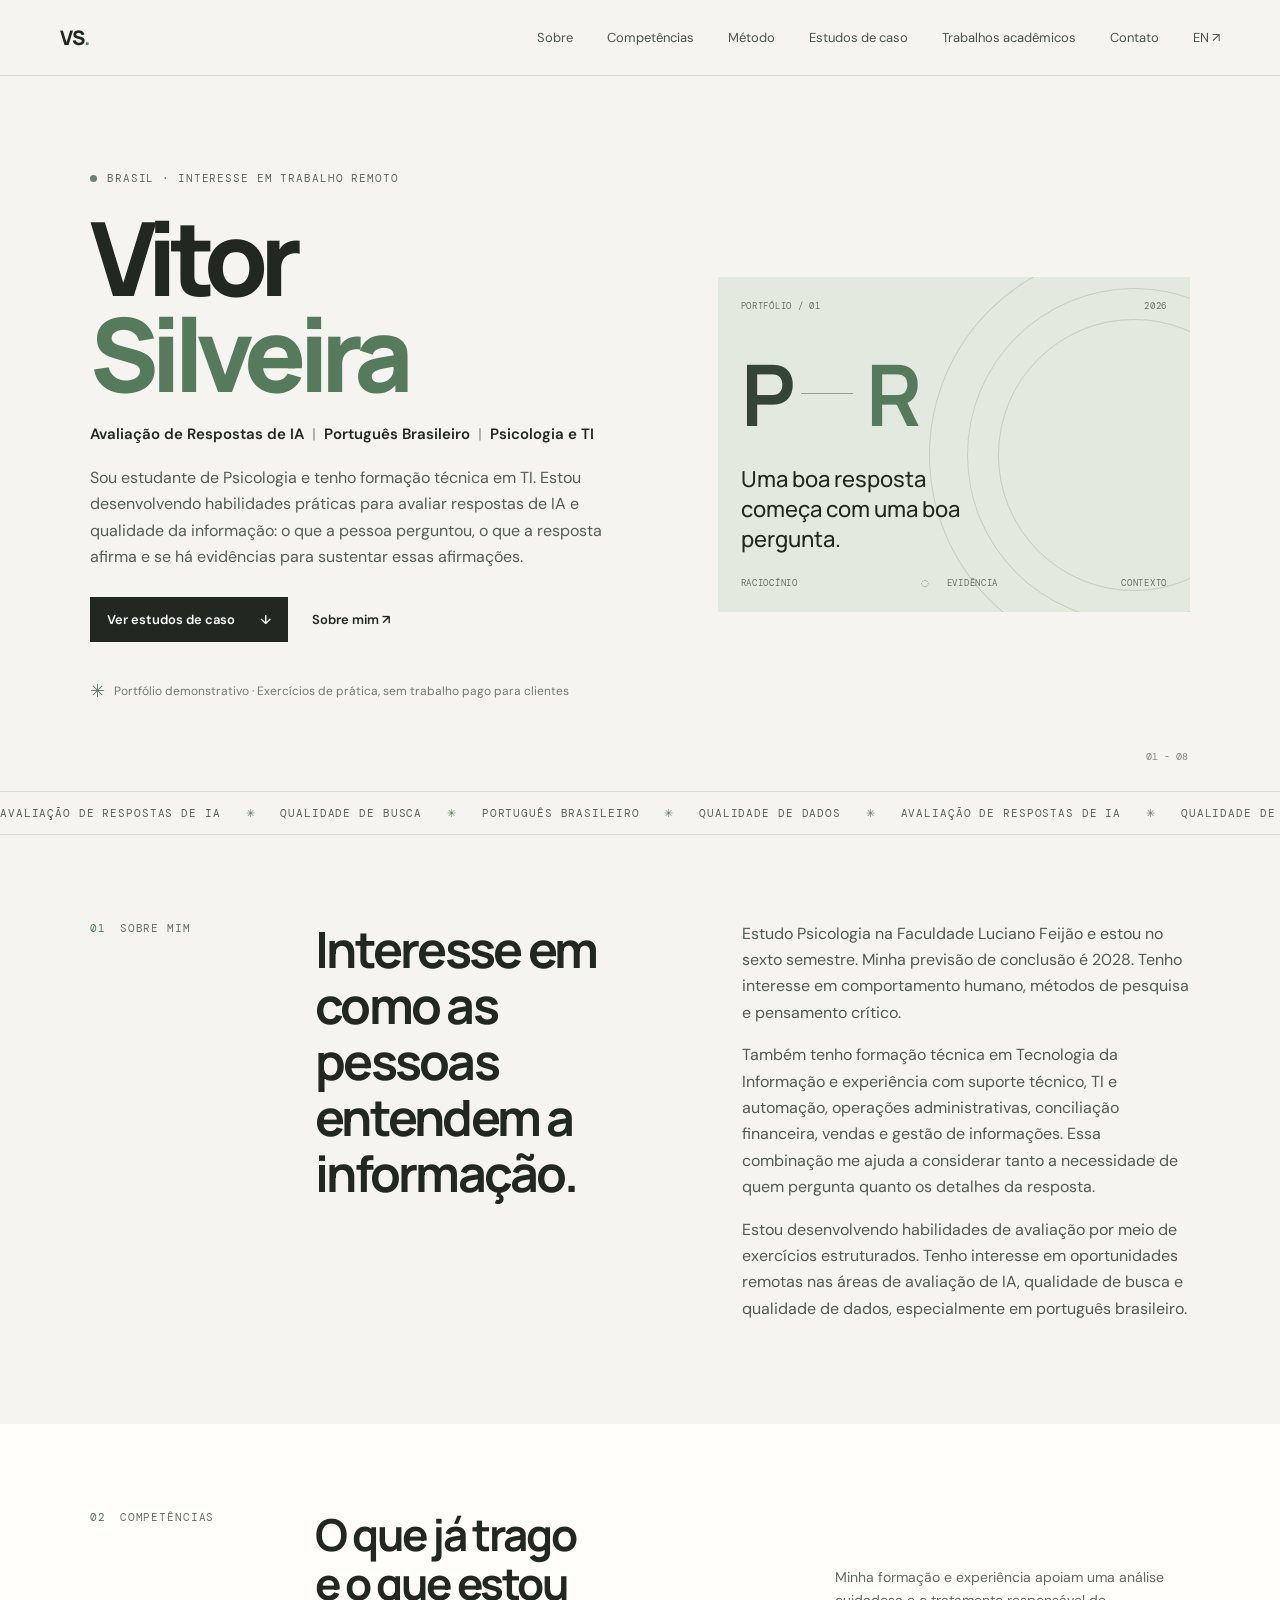
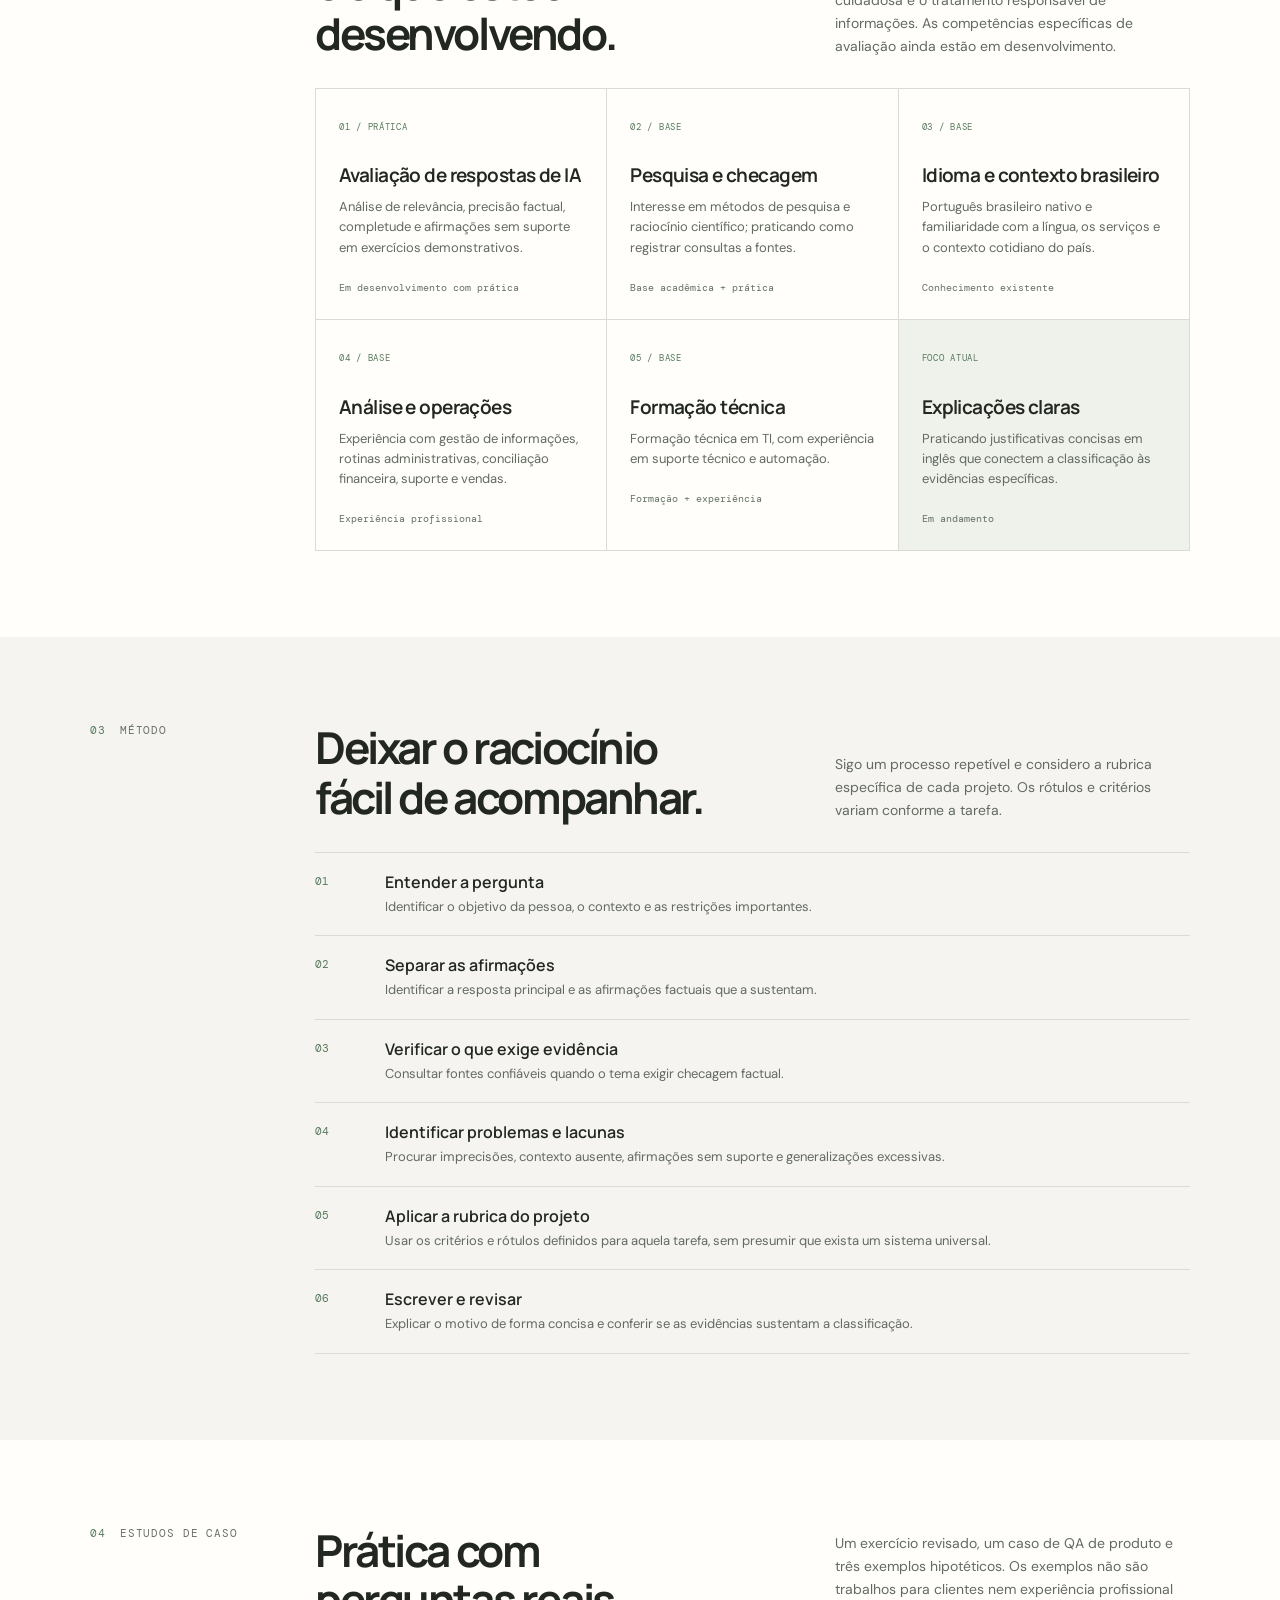
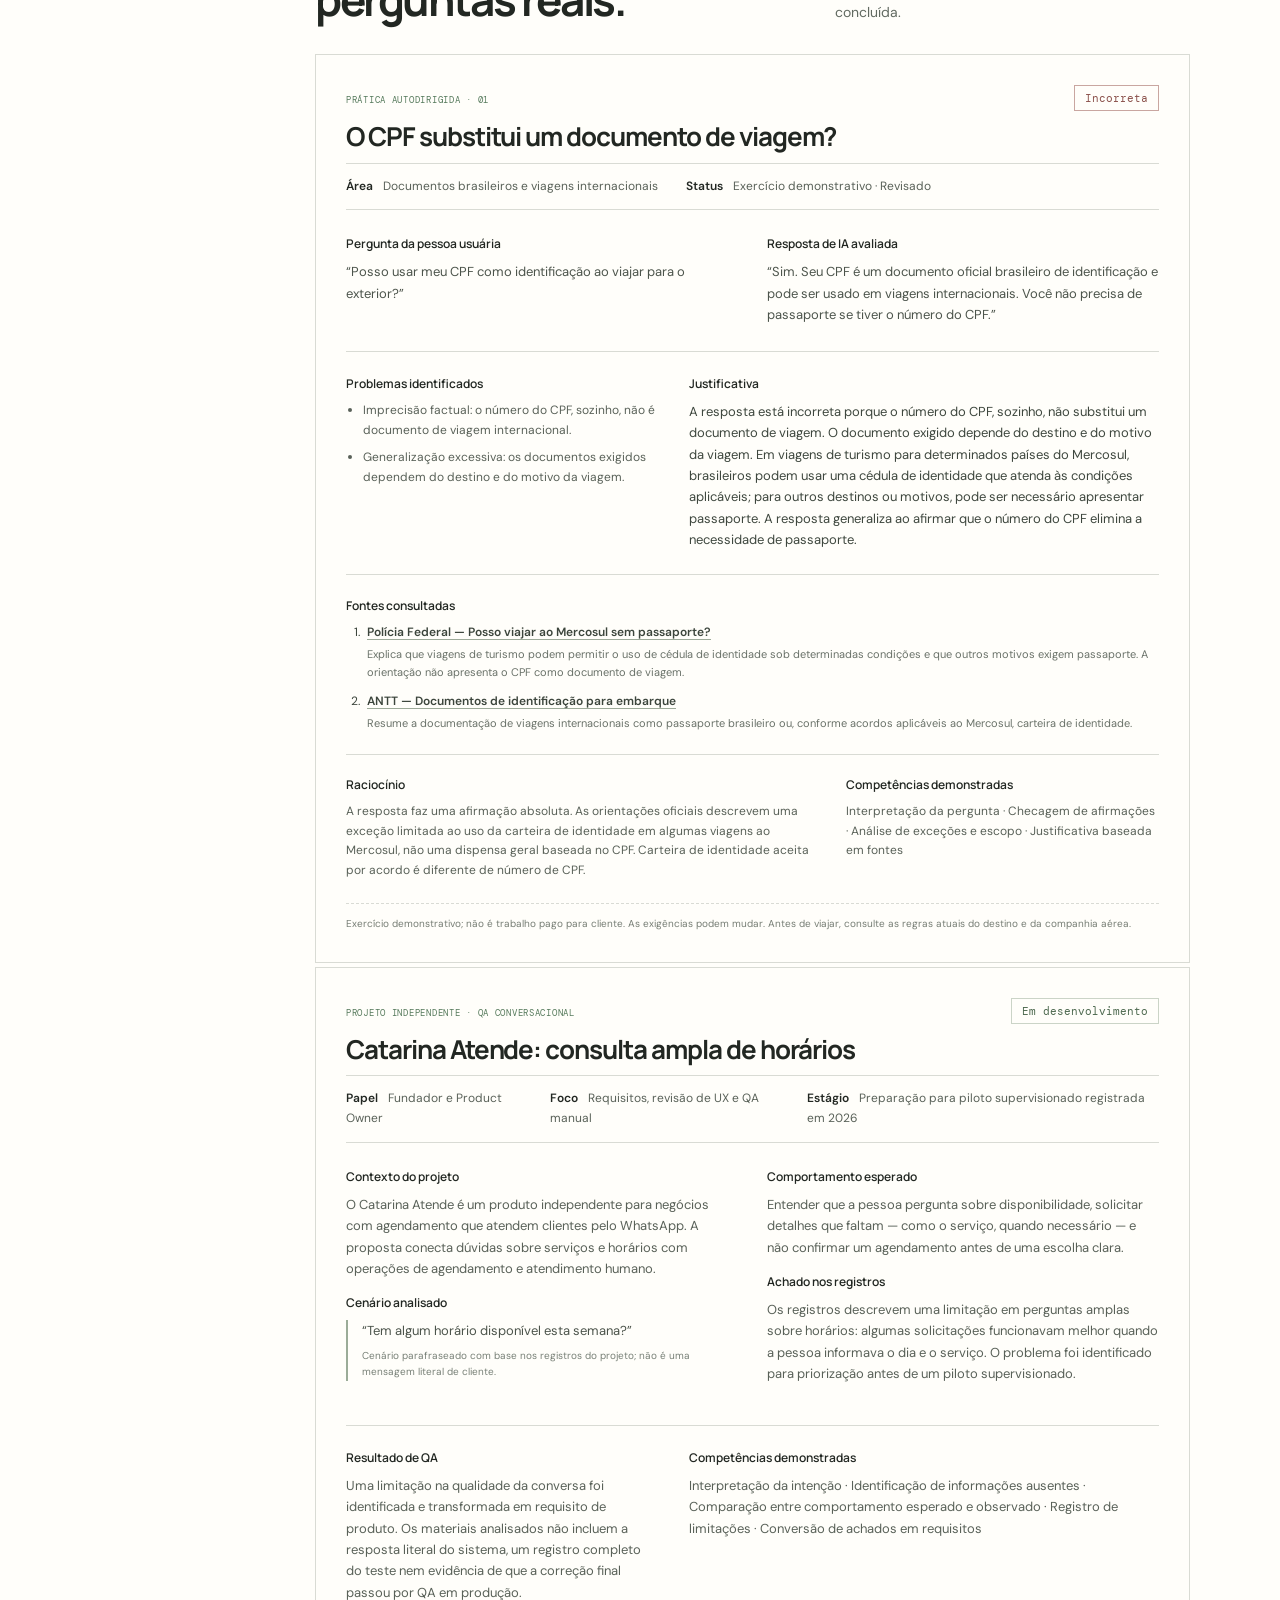
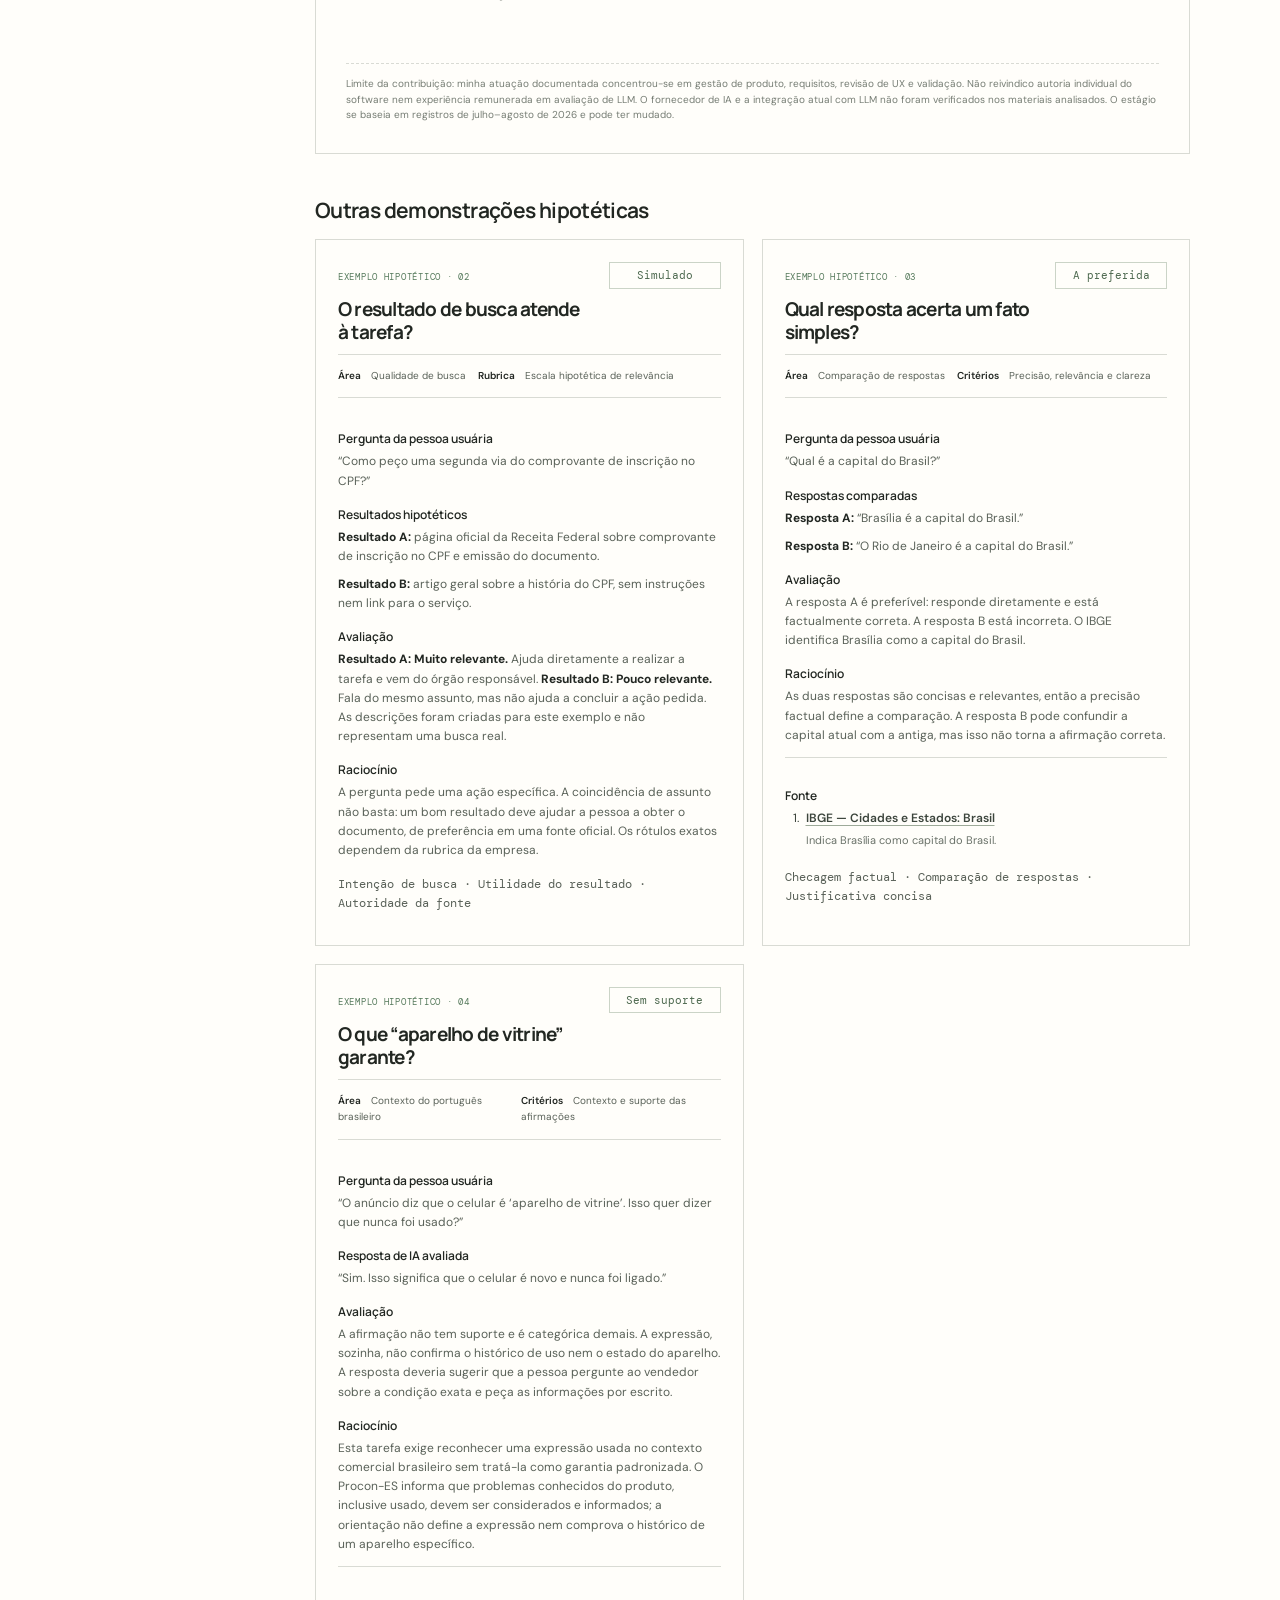
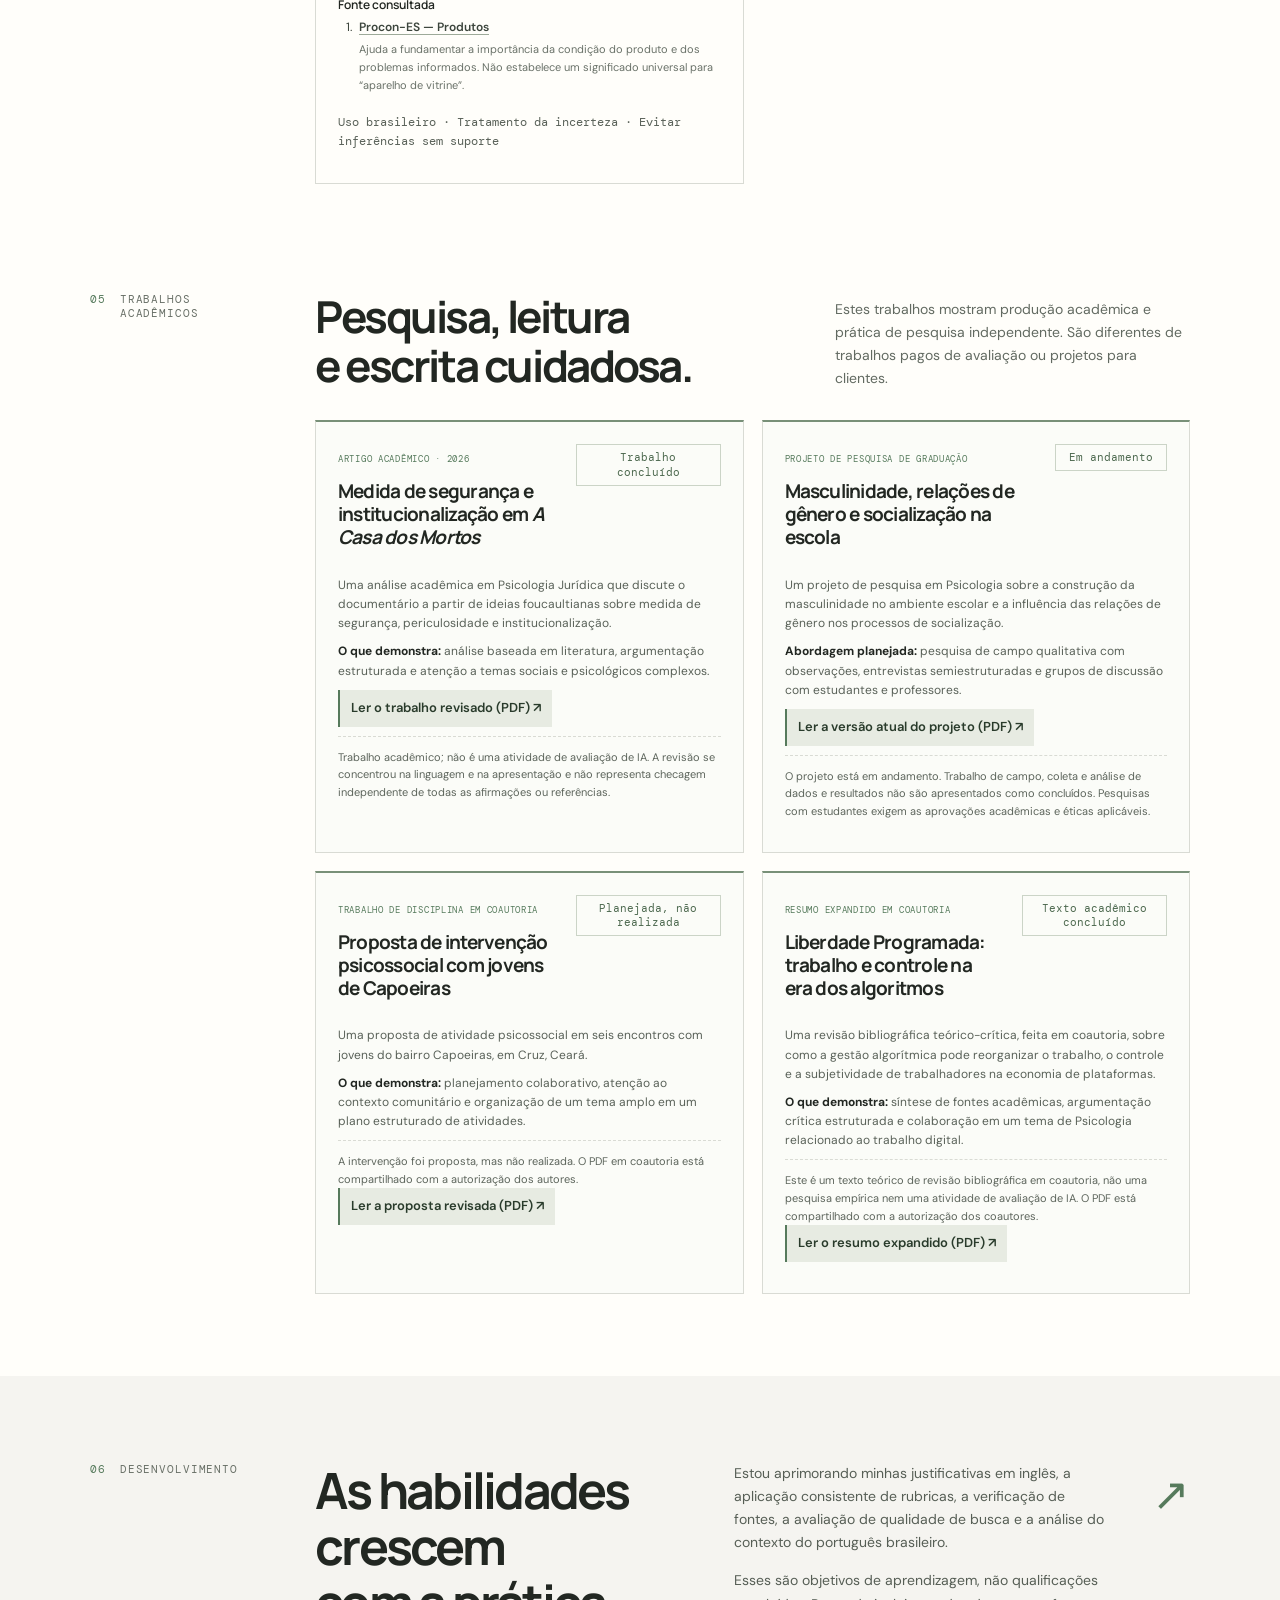
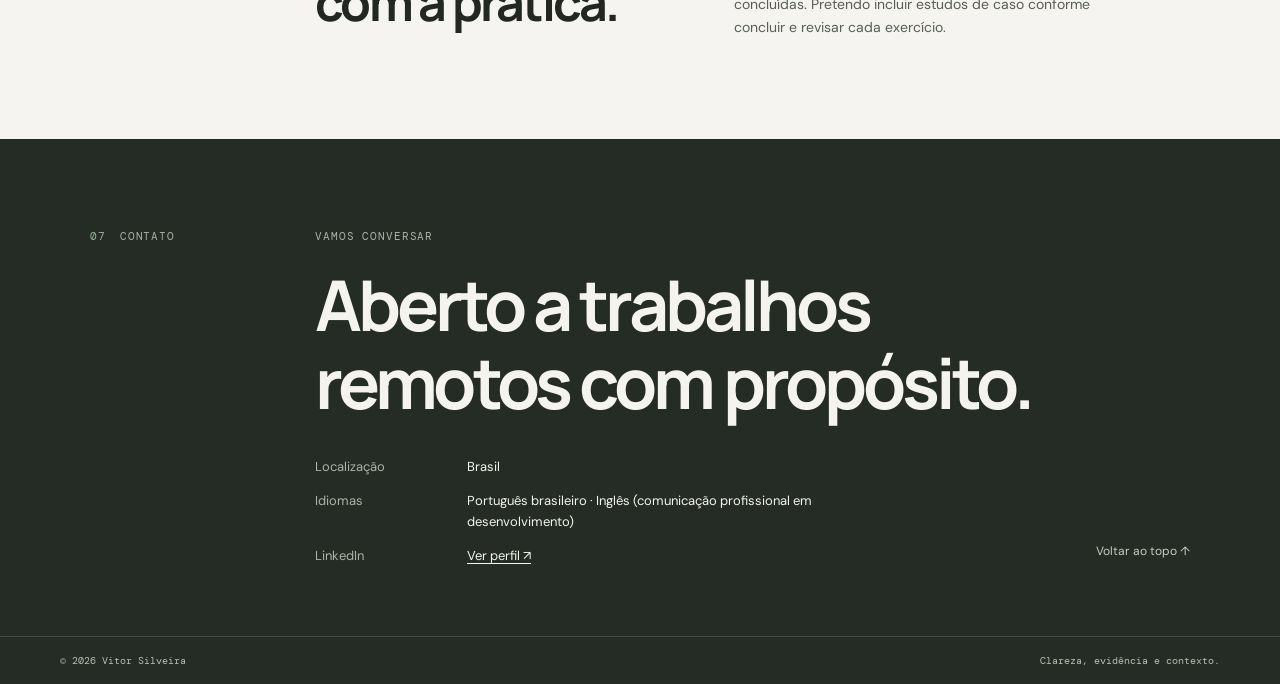
==== commit 3a2c66e3: "Add files via upload" ====
--- a/index-pt.html
+++ b/index-pt.html
@@ -69,6 +69,6 @@
       </section>
 
 <section class="section-wrap content-section" id="desenvolvimento"><div class="section-label"><span>06</span><span>Desenvolvimento</span></div><div class="section-content development-row"><h2>As habilidades crescem<br>com a prática.</h2><div><p>Estou aprimorando minhas justificativas em inglês, a aplicação consistente de rubricas, a verificação de fontes, a avaliação de qualidade de busca e a análise do contexto do português brasileiro.</p><p>Esses são objetivos de aprendizagem, não qualificações concluídas. Pretendo incluir estudos de caso conforme concluir e revisar cada exercício.</p></div><span class="development-mark" aria-hidden="true">↗</span></div></section>
-    <section class="contact-section" id="contato"><div class="section-wrap contact-inner"><div class="section-label"><span>07</span><span>Contato</span></div><div class="contact-main"><p class="eyebrow">VAMOS CONVERSAR</p><h2>Aberto a trabalhos<br>remotos com propósito.</h2><div class="contact-details"><p><span>Localização</span>Brasil</p><p><span>Idiomas</span>Português brasileiro · Inglês (comunicação profissional em desenvolvimento)</p><p><span>LinkedIn</span>URL a adicionar</p></div><a href="#inicio" class="back-top">Voltar ao topo ↑</a></div></div><footer><span>© 2026 Vitor Silveira</span><span>Clareza, evidência e contexto.</span></footer></section>
+    <section class="contact-section" id="contato"><div class="section-wrap contact-inner"><div class="section-label"><span>07</span><span>Contato</span></div><div class="contact-main"><p class="eyebrow">VAMOS CONVERSAR</p><h2>Aberto a trabalhos<br>remotos com propósito.</h2><div class="contact-details"><p><span>Localização</span>Brasil</p><p><span>Idiomas</span>Português brasileiro · Inglês (comunicação profissional em desenvolvimento)</p><p><span>LinkedIn</span><a href="https://www.linkedin.com/in/vitor-edvar-12071732a/" target="_blank" rel="noopener noreferrer">Ver perfil &#8599;</a></p></div><a href="#inicio" class="back-top">Voltar ao topo ↑</a></div></div><footer><span>© 2026 Vitor Silveira</span><span>Clareza, evidência e contexto.</span></footer></section>
   </main><script src="script.js" defer></script>
 </body></html>
--- a/styles.css
+++ b/styles.css
@@ -6,3 +6,51 @@
 .sample-heading{font:650 21px var(--display);letter-spacing:-.03em;margin:42px 0 15px}.sample-grid{display:grid;grid-template-columns:repeat(2,minmax(0,1fr));gap:14px}.sample-case{padding:22px}.sample-label{border-color:#cbd4c7;color:#4d694f}.sample-case .case-header h3{font-size:19px}.sample-case .case-meta{font-size:10px;gap:12px}.sample-block{padding-top:17px}.sample-block h4{margin:15px 0 5px}.sample-block p{font-size:12px;color:#596158;line-height:1.6;margin:0 0 9px}.sample-block p b{color:var(--ink)}.sample-block .evidence{padding:14px 0 4px;margin-top:12px}.sample-block .skill-tag{display:block;margin-top:15px}.case-disclaimer{line-height:1.55}
 @media(max-width:600px){.sample-grid{grid-template-columns:1fr}.sample-heading{margin-top:34px}.sample-case{padding:17px}}
 .project-case{margin:4px 0 28px}.project-case .sample-copy{font-size:13px;line-height:1.65;color:#596158;margin:0 0 15px}.project-case blockquote{padding-left:14px;border-left:2px solid #9bac98}.scenario-note{display:block;font-size:10px;color:#788077;margin-top:6px}.project-case .case-columns{align-items:start}.project-case .case-detail-grid{margin-top:0}
+
+
+/* Visual refinement: clearer rhythm, stronger links, and easier scanning. */
+@media (min-width: 801px) {
+  .content-section { padding-top: 86px; padding-bottom: 86px; }
+  #estudos .content-section { padding-bottom: 54px; }
+  #academic-work .content-section,
+  #trabalhos-academicos .content-section { padding-top: 54px; padding-bottom: 82px; }
+  .section-heading { margin-bottom: 30px; }
+  .section-heading h2 { font-size: clamp(32px, 3.5vw, 44px); }
+}
+
+@media (min-width: 601px) and (max-width: 900px) {
+  .site-header { padding-left: 22px; padding-right: 22px; }
+  nav { gap: 16px; }
+  nav a { font-size: 11px; }
+}
+
+.sample-grid { gap: 18px; }
+.sample-case .classification {
+  flex: 0 0 auto;
+  min-width: 112px;
+  max-width: 145px;
+  text-align: center;
+  line-height: 1.35;
+}
+.academic-grid .sample-case {
+  border-top: 2px solid #789078;
+  background: #fbfcf8;
+}
+.sample-block a.text-link {
+  display: inline-flex;
+  align-items: center;
+  padding: 8px 11px;
+  border-left: 2px solid var(--green);
+  background: var(--pale);
+  color: #293b2b;
+  text-decoration: none;
+  transition: background-color .18s ease, color .18s ease;
+}
+.sample-block a.text-link:hover {
+  background: #dbe3d8;
+  color: #1c2b1e;
+}
+.sample-block .case-disclaimer { font-size: 11px; color: #5d655c; }
+@media (prefers-reduced-motion: reduce) {
+  .sample-block a.text-link { transition: none; }
+}
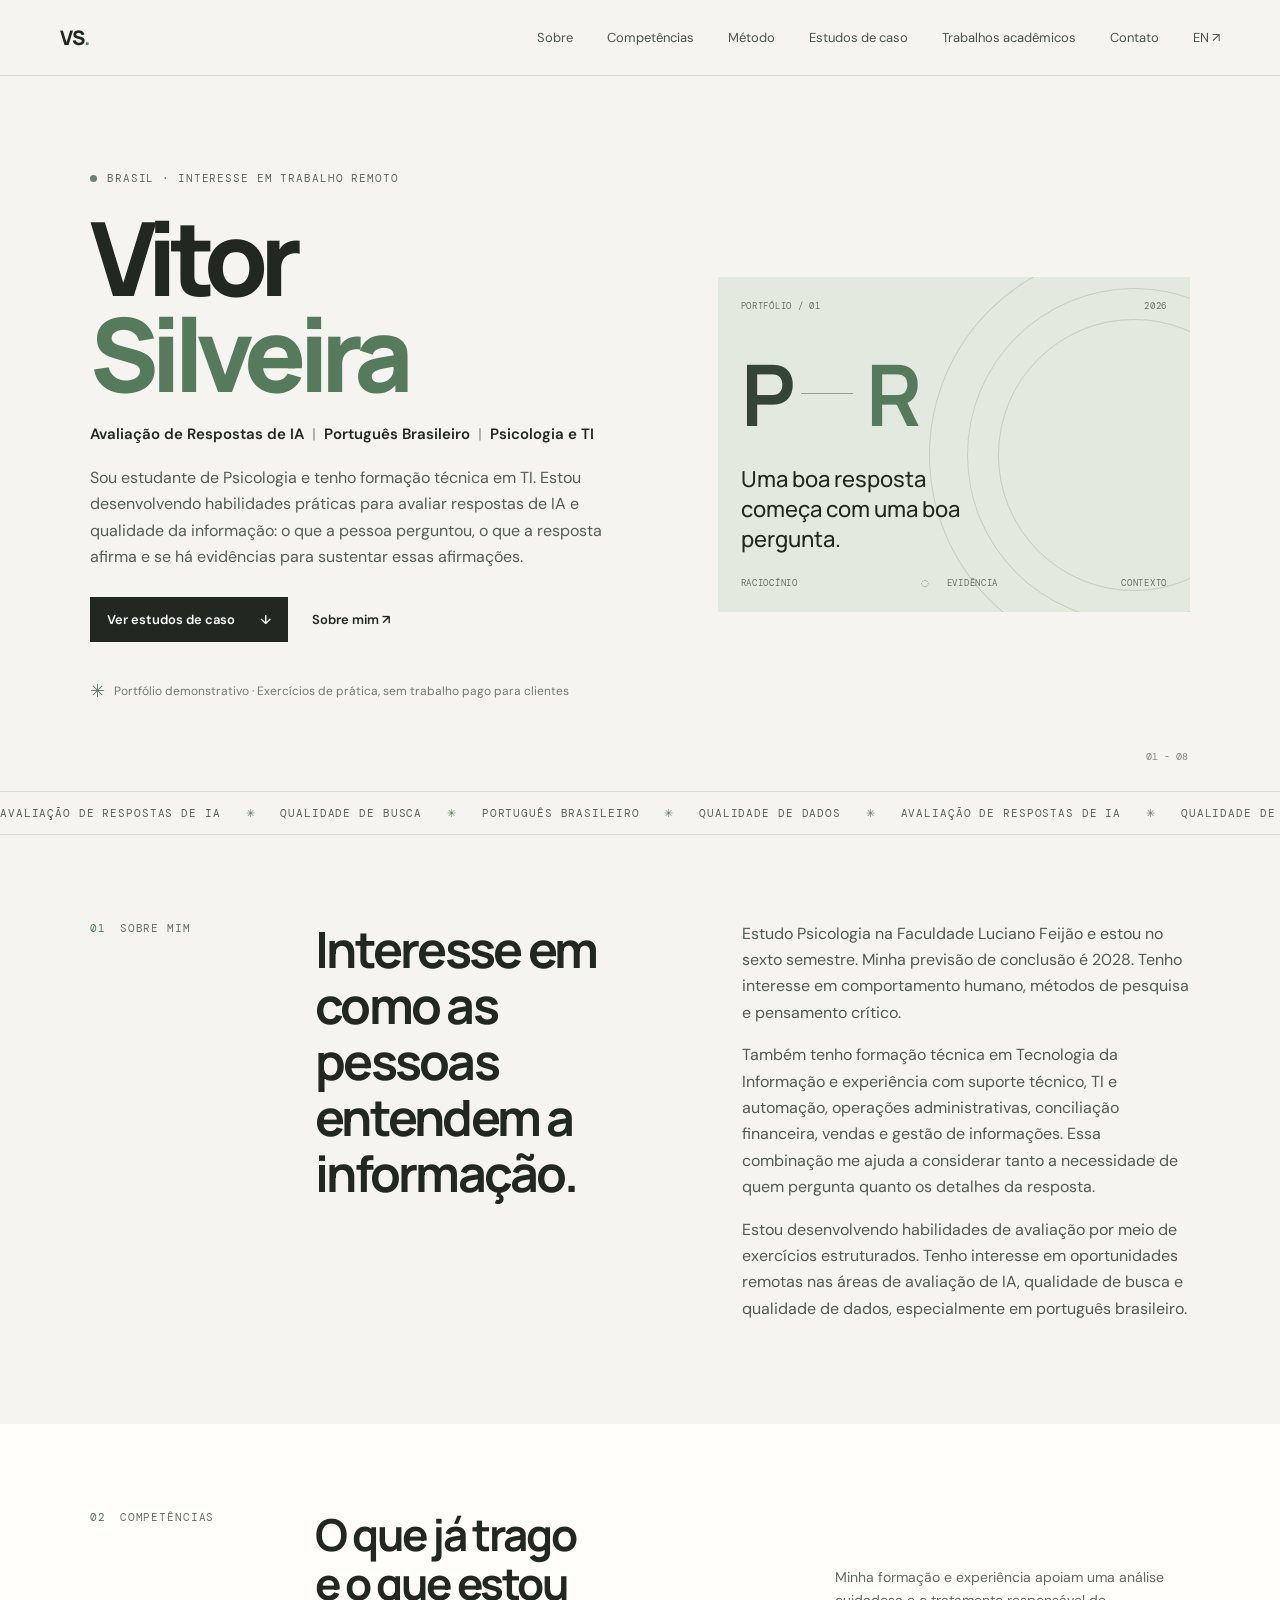
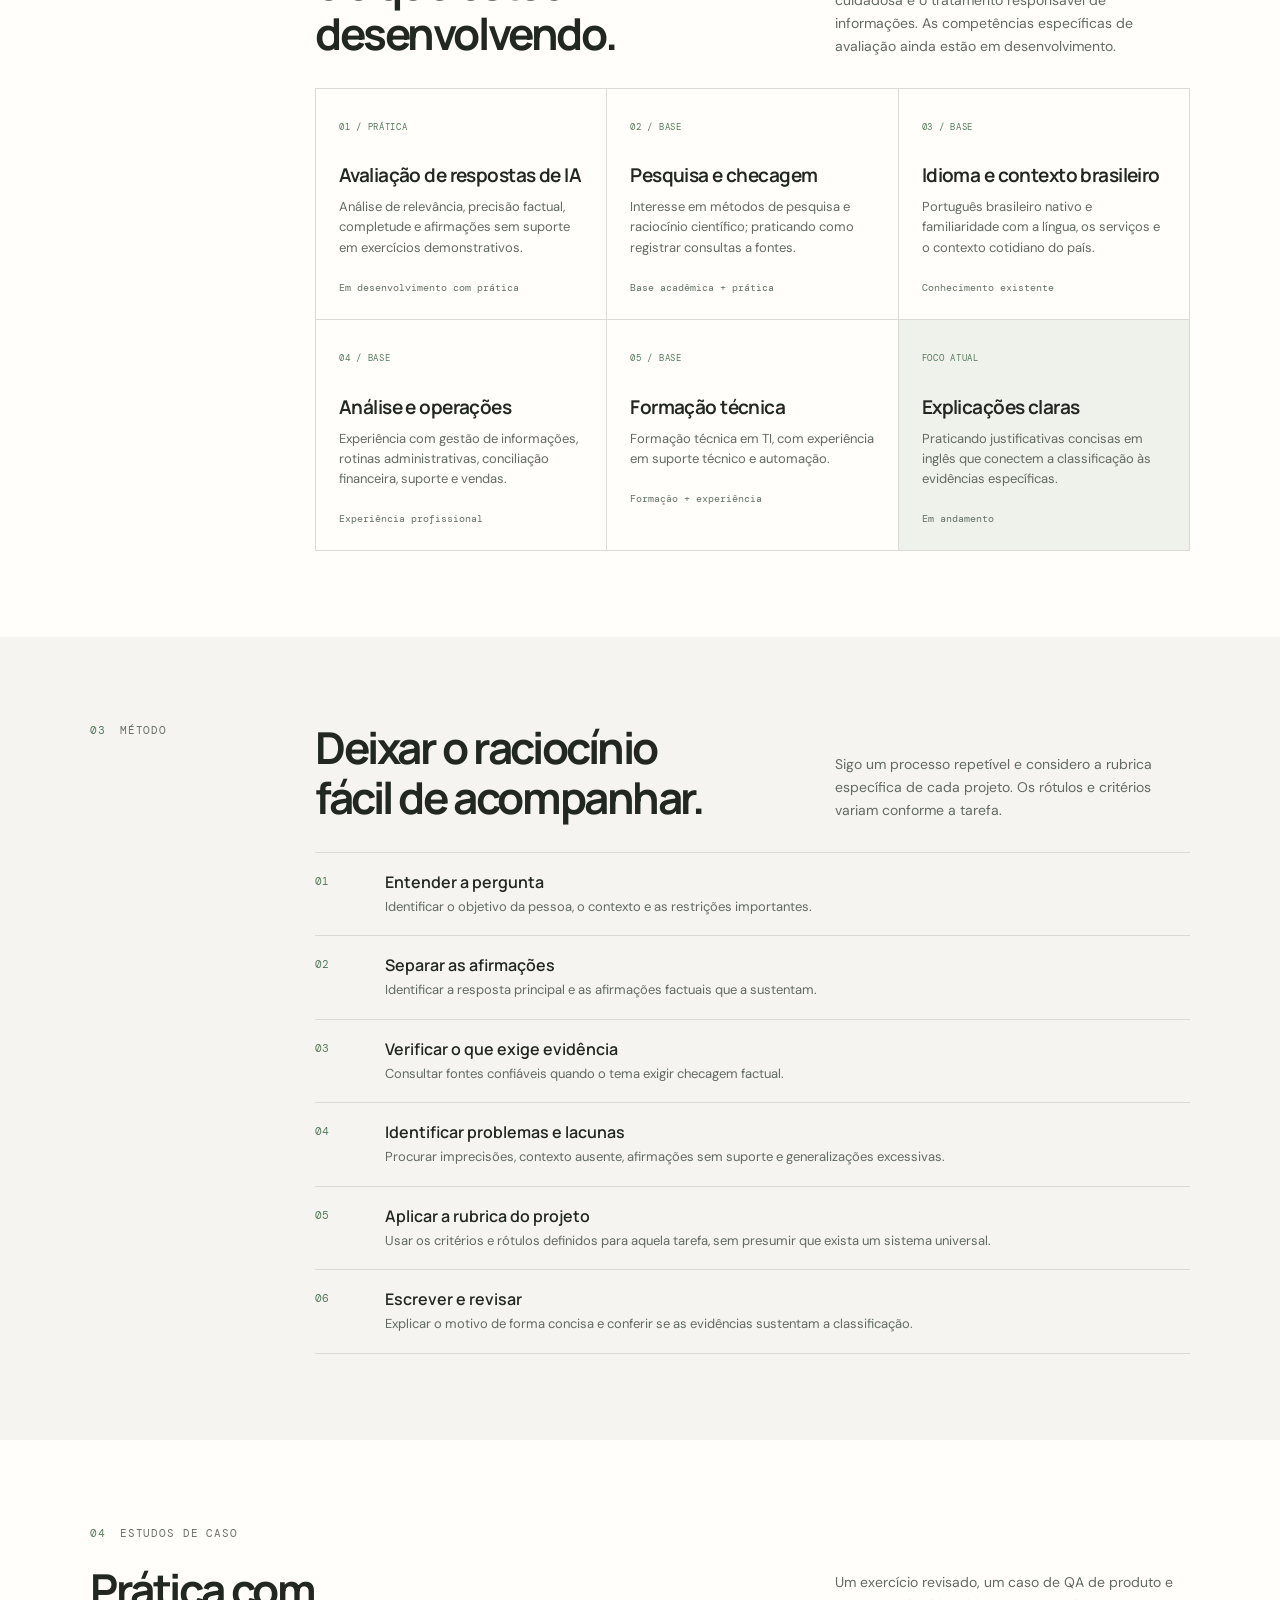
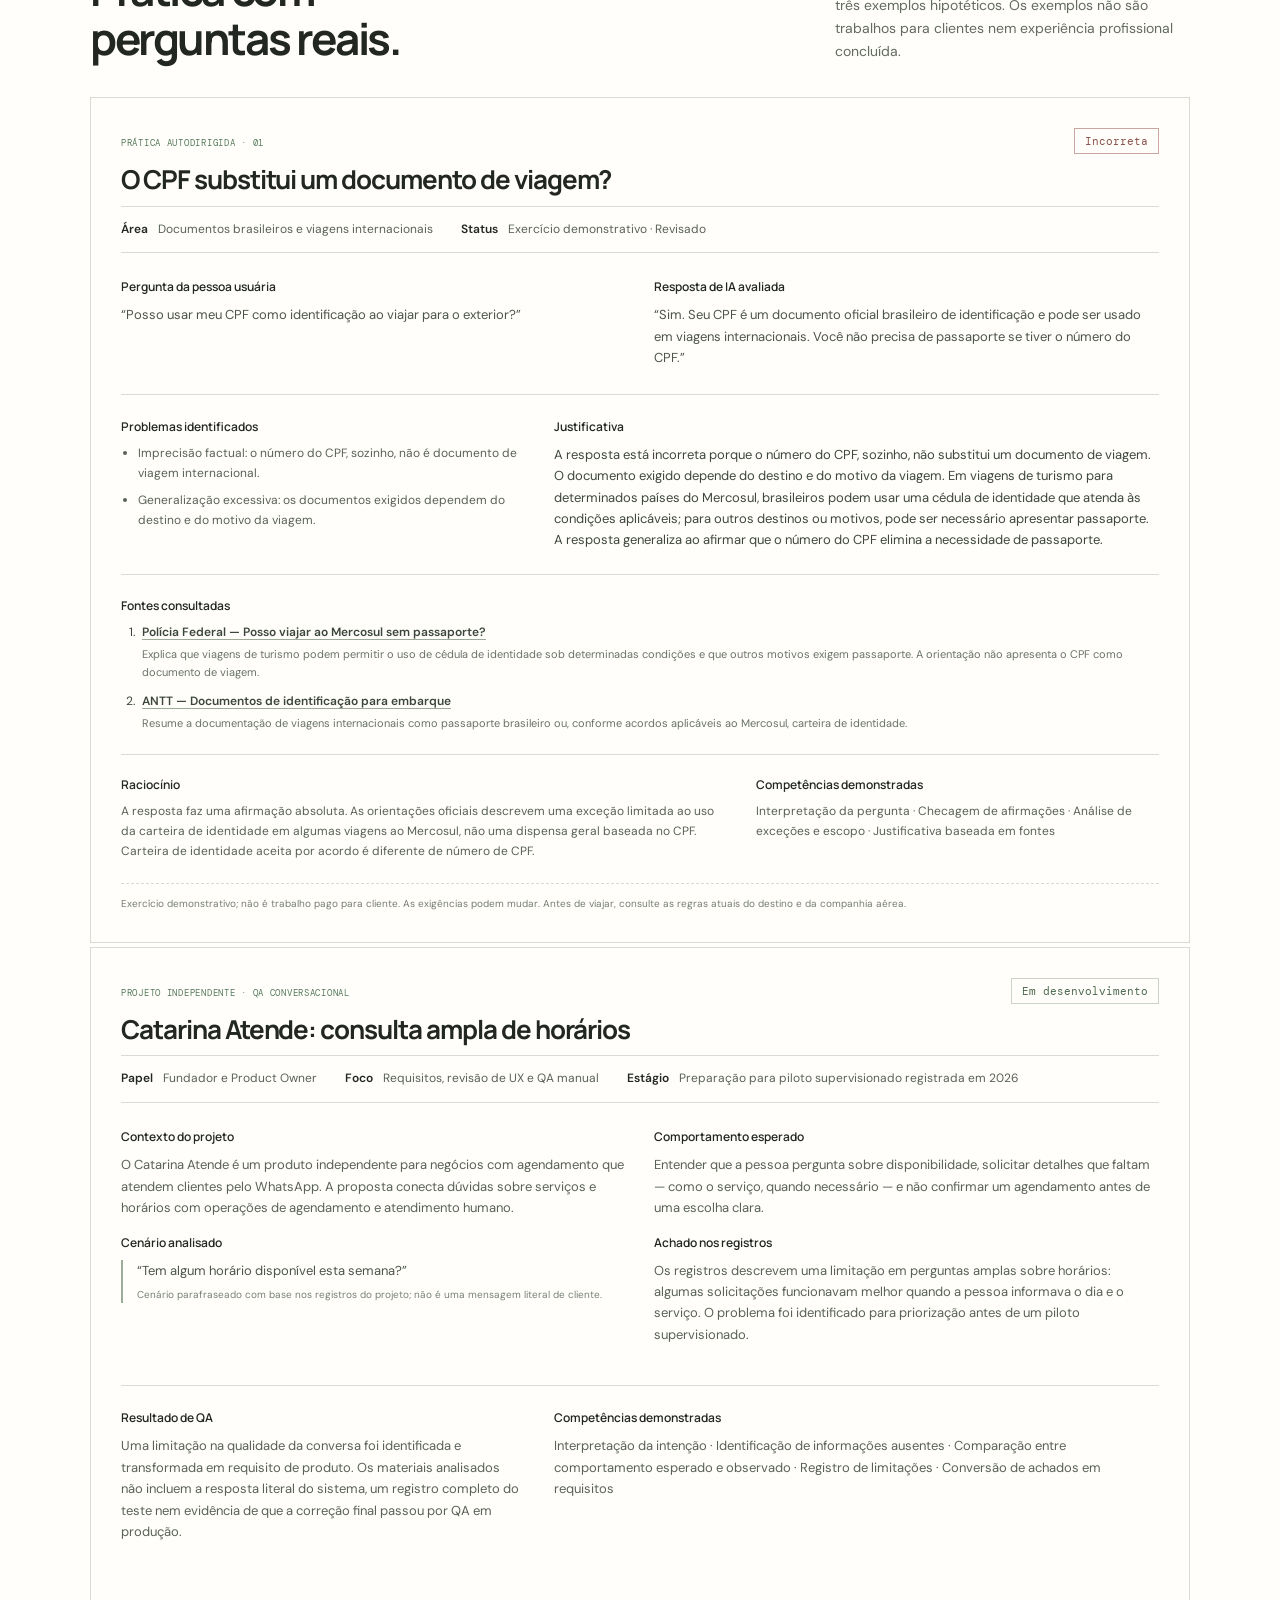
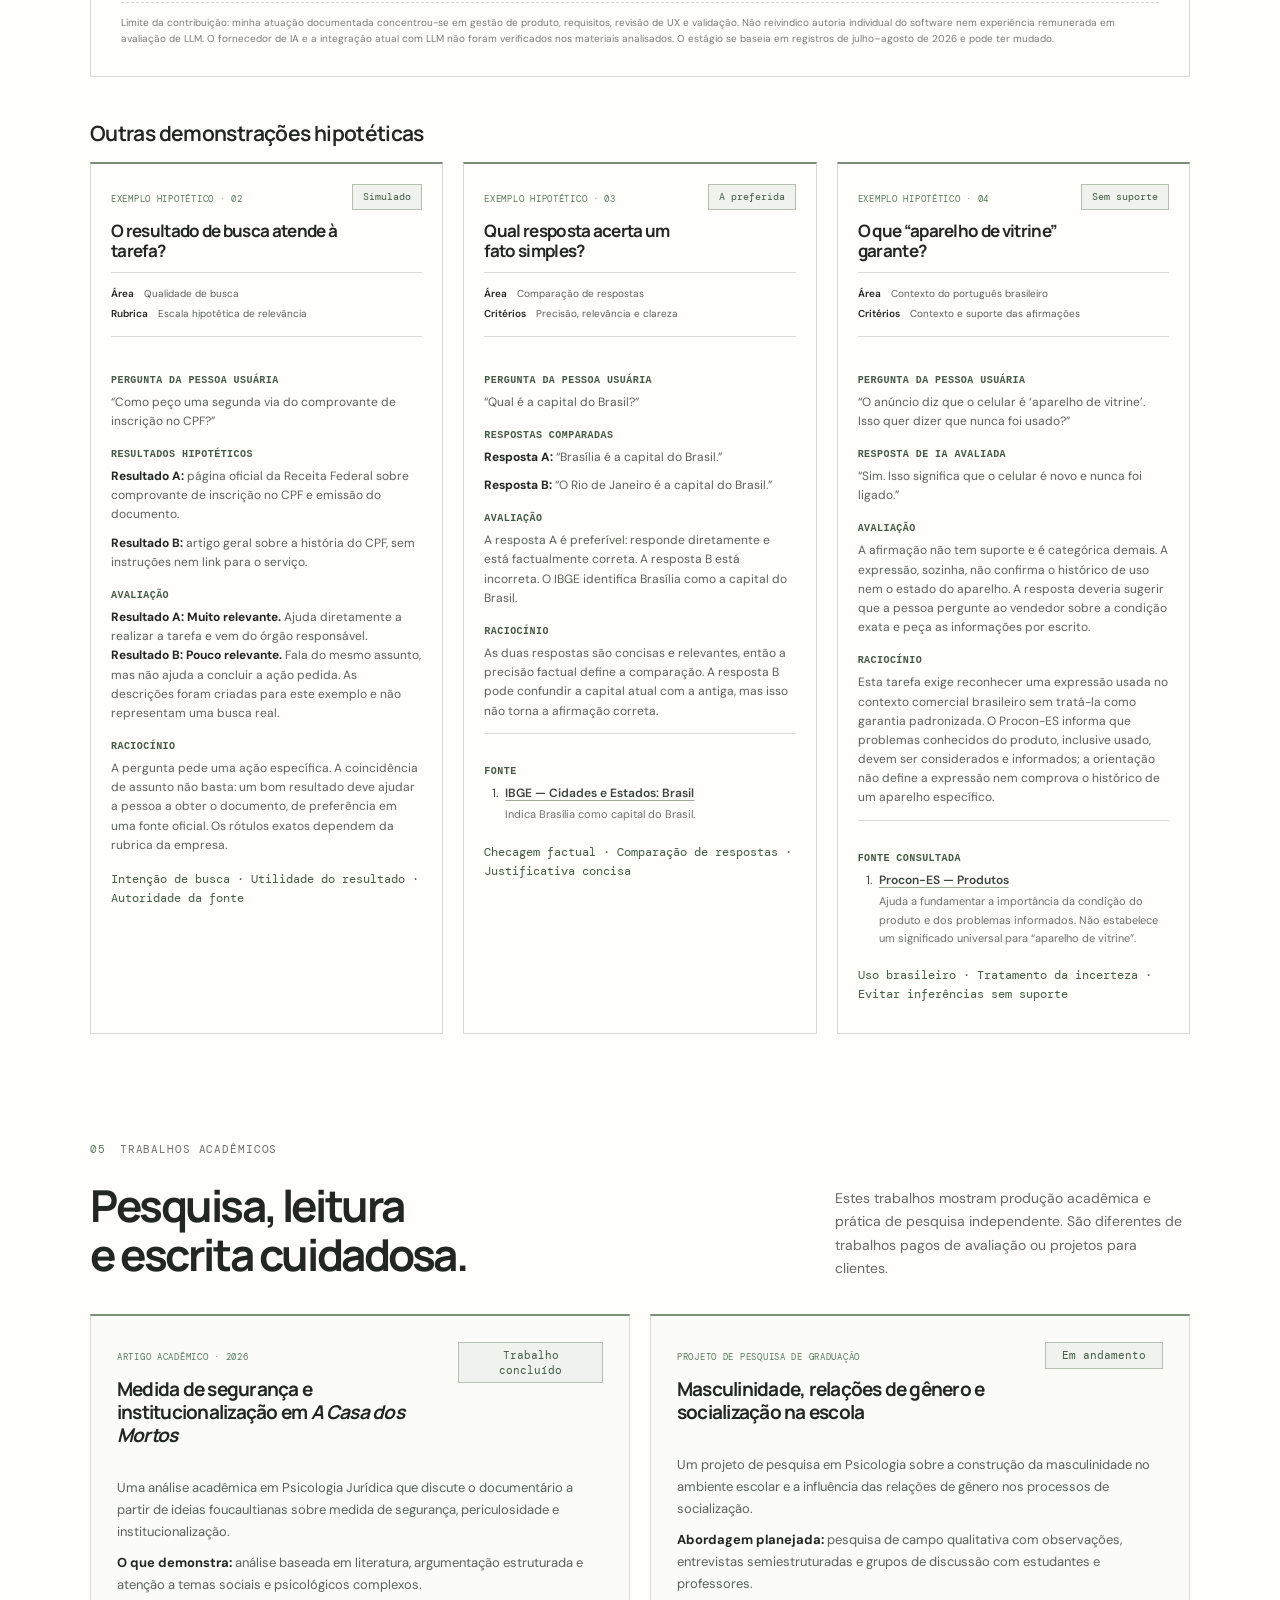
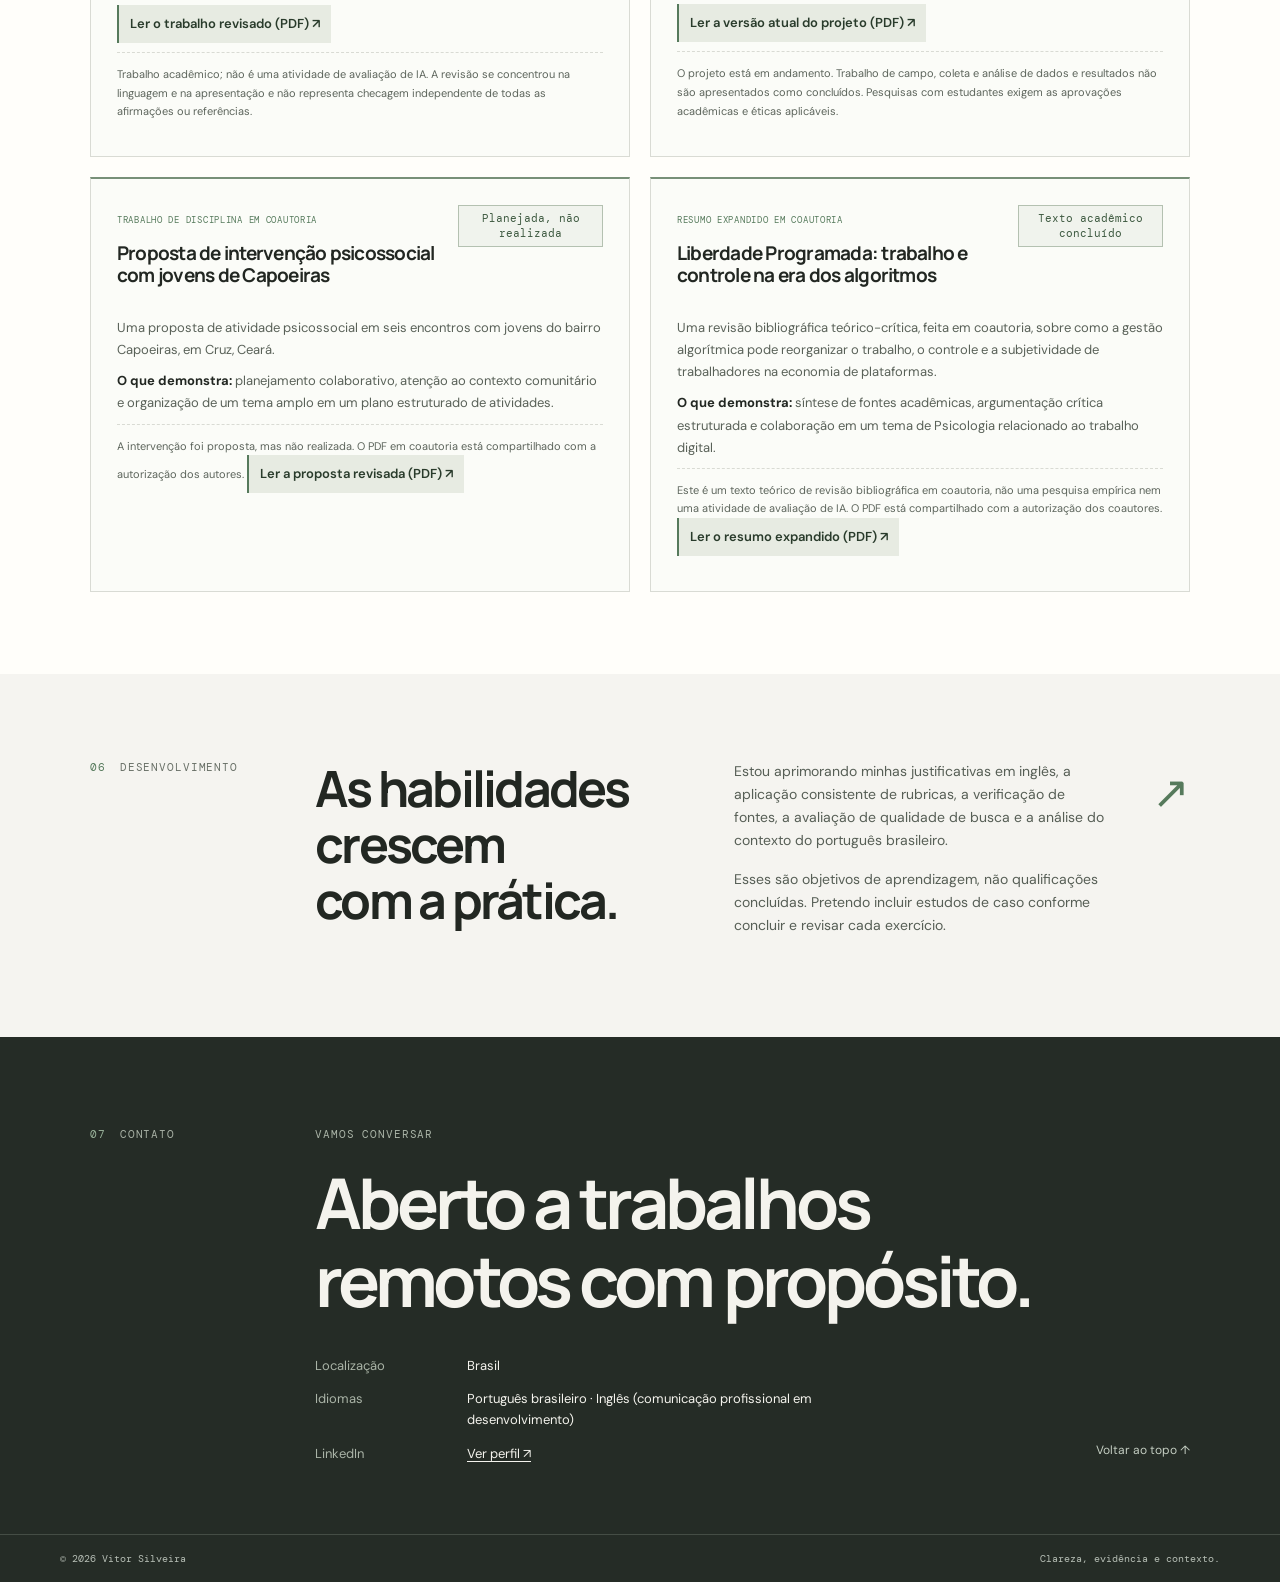
==== commit d8906521: "Add files via upload" ====
--- a/index-pt.html
+++ b/index-pt.html
@@ -54,7 +54,7 @@
       <div class="case-columns"><div><h4>Contexto do projeto</h4><p class="sample-copy">O Catarina Atende é um produto independente para negócios com agendamento que atendem clientes pelo WhatsApp. A proposta conecta dúvidas sobre serviços e horários com operações de agendamento e atendimento humano.</p><h4>Cenário analisado</h4><blockquote>“Tem algum horário disponível esta semana?” <span class="scenario-note">Cenário parafraseado com base nos registros do projeto; não é uma mensagem literal de cliente.</span></blockquote></div><div><h4>Comportamento esperado</h4><p class="sample-copy">Entender que a pessoa pergunta sobre disponibilidade, solicitar detalhes que faltam — como o serviço, quando necessário — e não confirmar um agendamento antes de uma escolha clara.</p><h4>Achado nos registros</h4><p class="sample-copy">Os registros descrevem uma limitação em perguntas amplas sobre horários: algumas solicitações funcionavam melhor quando a pessoa informava o dia e o serviço. O problema foi identificado para priorização antes de um piloto supervisionado.</p></div></div>
       <div class="case-detail-grid"><div><h4>Resultado de QA</h4><p class="sample-copy">Uma limitação na qualidade da conversa foi identificada e transformada em requisito de produto. Os materiais analisados não incluem a resposta literal do sistema, um registro completo do teste nem evidência de que a correção final passou por QA em produção.</p></div><div><h4>Competências demonstradas</h4><p class="sample-copy">Interpretação da intenção · Identificação de informações ausentes · Comparação entre comportamento esperado e observado · Registro de limitações · Conversão de achados em requisitos</p></div></div>
       <p class="case-disclaimer">Limite da contribuição: minha atuação documentada concentrou-se em gestão de produto, requisitos, revisão de UX e validação. Não reivindico autoria individual do software nem experiência remunerada em avaliação de LLM. O fornecedor de IA e a integração atual com LLM não foram verificados nos materiais analisados. O estágio se baseia em registros de julho–agosto de 2026 e pode ter mudado.</p></article>
-      <h3 class="sample-heading">Outras demonstrações hipotéticas</h3><div class="sample-grid">
+      <h3 class="sample-heading">Outras demonstrações hipotéticas</h3><div class="sample-grid hypothetical-grid">
       <article class="case-study sample-case"><div class="case-header"><div><span class="case-kicker">EXEMPLO HIPOTÉTICO · 02</span><h3>O resultado de busca atende à tarefa?</h3></div><span class="classification sample-label">Simulado</span></div><div class="case-meta"><span><b>Área</b> Qualidade de busca</span><span><b>Rubrica</b> Escala hipotética de relevância</span></div><div class="sample-block"><h4>Pergunta da pessoa usuária</h4><p>“Como peço uma segunda via do comprovante de inscrição no CPF?”</p><h4>Resultados hipotéticos</h4><p><b>Resultado A:</b> página oficial da Receita Federal sobre comprovante de inscrição no CPF e emissão do documento.</p><p><b>Resultado B:</b> artigo geral sobre a história do CPF, sem instruções nem link para o serviço.</p><h4>Avaliação</h4><p><b>Resultado A: Muito relevante.</b> Ajuda diretamente a realizar a tarefa e vem do órgão responsável. <b>Resultado B: Pouco relevante.</b> Fala do mesmo assunto, mas não ajuda a concluir a ação pedida. As descrições foram criadas para este exemplo e não representam uma busca real.</p><h4>Raciocínio</h4><p>A pergunta pede uma ação específica. A coincidência de assunto não basta: um bom resultado deve ajudar a pessoa a obter o documento, de preferência em uma fonte oficial. Os rótulos exatos dependem da rubrica da empresa.</p><p class="skill-tag">Intenção de busca · Utilidade do resultado · Autoridade da fonte</p></div></article>
       <article class="case-study sample-case"><div class="case-header"><div><span class="case-kicker">EXEMPLO HIPOTÉTICO · 03</span><h3>Qual resposta acerta um fato simples?</h3></div><span class="classification sample-label">A preferida</span></div><div class="case-meta"><span><b>Área</b> Comparação de respostas</span><span><b>Critérios</b> Precisão, relevância e clareza</span></div><div class="sample-block"><h4>Pergunta da pessoa usuária</h4><p>“Qual é a capital do Brasil?”</p><h4>Respostas comparadas</h4><p><b>Resposta A:</b> “Brasília é a capital do Brasil.”</p><p><b>Resposta B:</b> “O Rio de Janeiro é a capital do Brasil.”</p><h4>Avaliação</h4><p>A resposta A é preferível: responde diretamente e está factualmente correta. A resposta B está incorreta. O IBGE identifica Brasília como a capital do Brasil.</p><h4>Raciocínio</h4><p>As duas respostas são concisas e relevantes, então a precisão factual define a comparação. A resposta B pode confundir a capital atual com a antiga, mas isso não torna a afirmação correta.</p><div class="evidence"><h4>Fonte</h4><ol><li><a href="https://www.ibge.gov.br/cidades-e-estados.html" target="_blank" rel="noopener noreferrer">IBGE — Cidades e Estados: Brasil</a><span>Indica Brasília como capital do Brasil.</span></li></ol></div><p class="skill-tag">Checagem factual · Comparação de respostas · Justificativa concisa</p></div></article>
       <article class="case-study sample-case"><div class="case-header"><div><span class="case-kicker">EXEMPLO HIPOTÉTICO · 04</span><h3>O que “aparelho de vitrine” garante?</h3></div><span class="classification sample-label">Sem suporte</span></div><div class="case-meta"><span><b>Área</b> Contexto do português brasileiro</span><span><b>Critérios</b> Contexto e suporte das afirmações</span></div><div class="sample-block"><h4>Pergunta da pessoa usuária</h4><p>“O anúncio diz que o celular é ‘aparelho de vitrine’. Isso quer dizer que nunca foi usado?”</p><h4>Resposta de IA avaliada</h4><p>“Sim. Isso significa que o celular é novo e nunca foi ligado.”</p><h4>Avaliação</h4><p>A afirmação não tem suporte e é categórica demais. A expressão, sozinha, não confirma o histórico de uso nem o estado do aparelho. A resposta deveria sugerir que a pessoa pergunte ao vendedor sobre a condição exata e peça as informações por escrito.</p><h4>Raciocínio</h4><p>Esta tarefa exige reconhecer uma expressão usada no contexto comercial brasileiro sem tratá-la como garantia padronizada. O Procon-ES informa que problemas conhecidos do produto, inclusive usado, devem ser considerados e informados; a orientação não define a expressão nem comprova o histórico de um aparelho específico.</p><div class="evidence"><h4>Fonte consultada</h4><ol><li><a href="https://procon.es.gov.br/produto-2" target="_blank" rel="noopener noreferrer">Procon-ES — Produtos</a><span>Ajuda a fundamentar a importância da condição do produto e dos problemas informados. Não estabelece um significado universal para “aparelho de vitrine”.</span></li></ol></div><p class="skill-tag">Uso brasileiro · Tratamento da incerteza · Evitar inferências sem suporte</p></div></article>
--- a/styles.css
+++ b/styles.css
@@ -11,7 +11,8 @@
 /* Visual refinement: clearer rhythm, stronger links, and easier scanning. */
 @media (min-width: 801px) {
   .content-section { padding-top: 86px; padding-bottom: 86px; }
-  #estudos .content-section { padding-bottom: 54px; }
+  #estudos .content-section,
+  #work .content-section { padding-bottom: 54px; }
   #academic-work .content-section,
   #trabalhos-academicos .content-section { padding-top: 54px; padding-bottom: 82px; }
   .section-heading { margin-bottom: 30px; }
@@ -54,3 +55,54 @@
 @media (prefers-reduced-motion: reduce) {
   .sample-block a.text-link { transition: none; }
 }
+
+
+/* Case studies: use the full content width and make each card easier to scan. */
+.work-section .content-section {
+  grid-template-columns: minmax(0, 1fr);
+  gap: 25px;
+}
+.work-section .section-label { margin-bottom: 0; }
+.work-section .section-content { min-width: 0; }
+.work-section .section-heading { margin-bottom: 34px; }
+.sample-grid { gap: 20px; }
+.sample-case {
+  padding: 26px;
+  border-top: 2px solid #789078;
+  background: #fffefa;
+}
+.sample-case .classification {
+  min-width: 118px;
+  background: #f0f3ed;
+  border-color: #b4c1b1;
+  color: #3e5a41;
+}
+.sample-block { padding-top: 20px; }
+.sample-block h4 {
+  margin: 18px 0 7px;
+  color: #455a46;
+  font: 600 10px var(--mono);
+  letter-spacing: .045em;
+  text-transform: uppercase;
+}
+.sample-block p { font-size: 13px; line-height: 1.7; }
+.sample-block .skill-tag { color: #405b43; font-size: 11px; }
+@media (max-width: 800px) {
+  .work-section .content-section { grid-template-columns: minmax(0, 1fr); }
+  .sample-case { padding: 22px; }
+}
+@media (max-width: 600px) {
+  .sample-case { padding: 18px; }
+  .sample-case .classification { white-space: normal; }
+}
+
+/* Keep the three hypothetical examples on one balanced row on wide screens. */
+@media (min-width: 1050px) {
+  .hypothetical-grid { grid-template-columns: repeat(3, minmax(0, 1fr)); }
+  .hypothetical-grid .sample-case { padding: 20px; }
+  .hypothetical-grid .case-header { gap: 10px; }
+  .hypothetical-grid .case-header h3 { font-size: 17px; }
+  .hypothetical-grid .sample-case .classification { min-width: 0; max-width: 105px; font-size: 10px; }
+  .hypothetical-grid .case-meta { flex-direction: column; gap: 4px; }
+  .hypothetical-grid .sample-block p { font-size: 12px; line-height: 1.6; }
+}
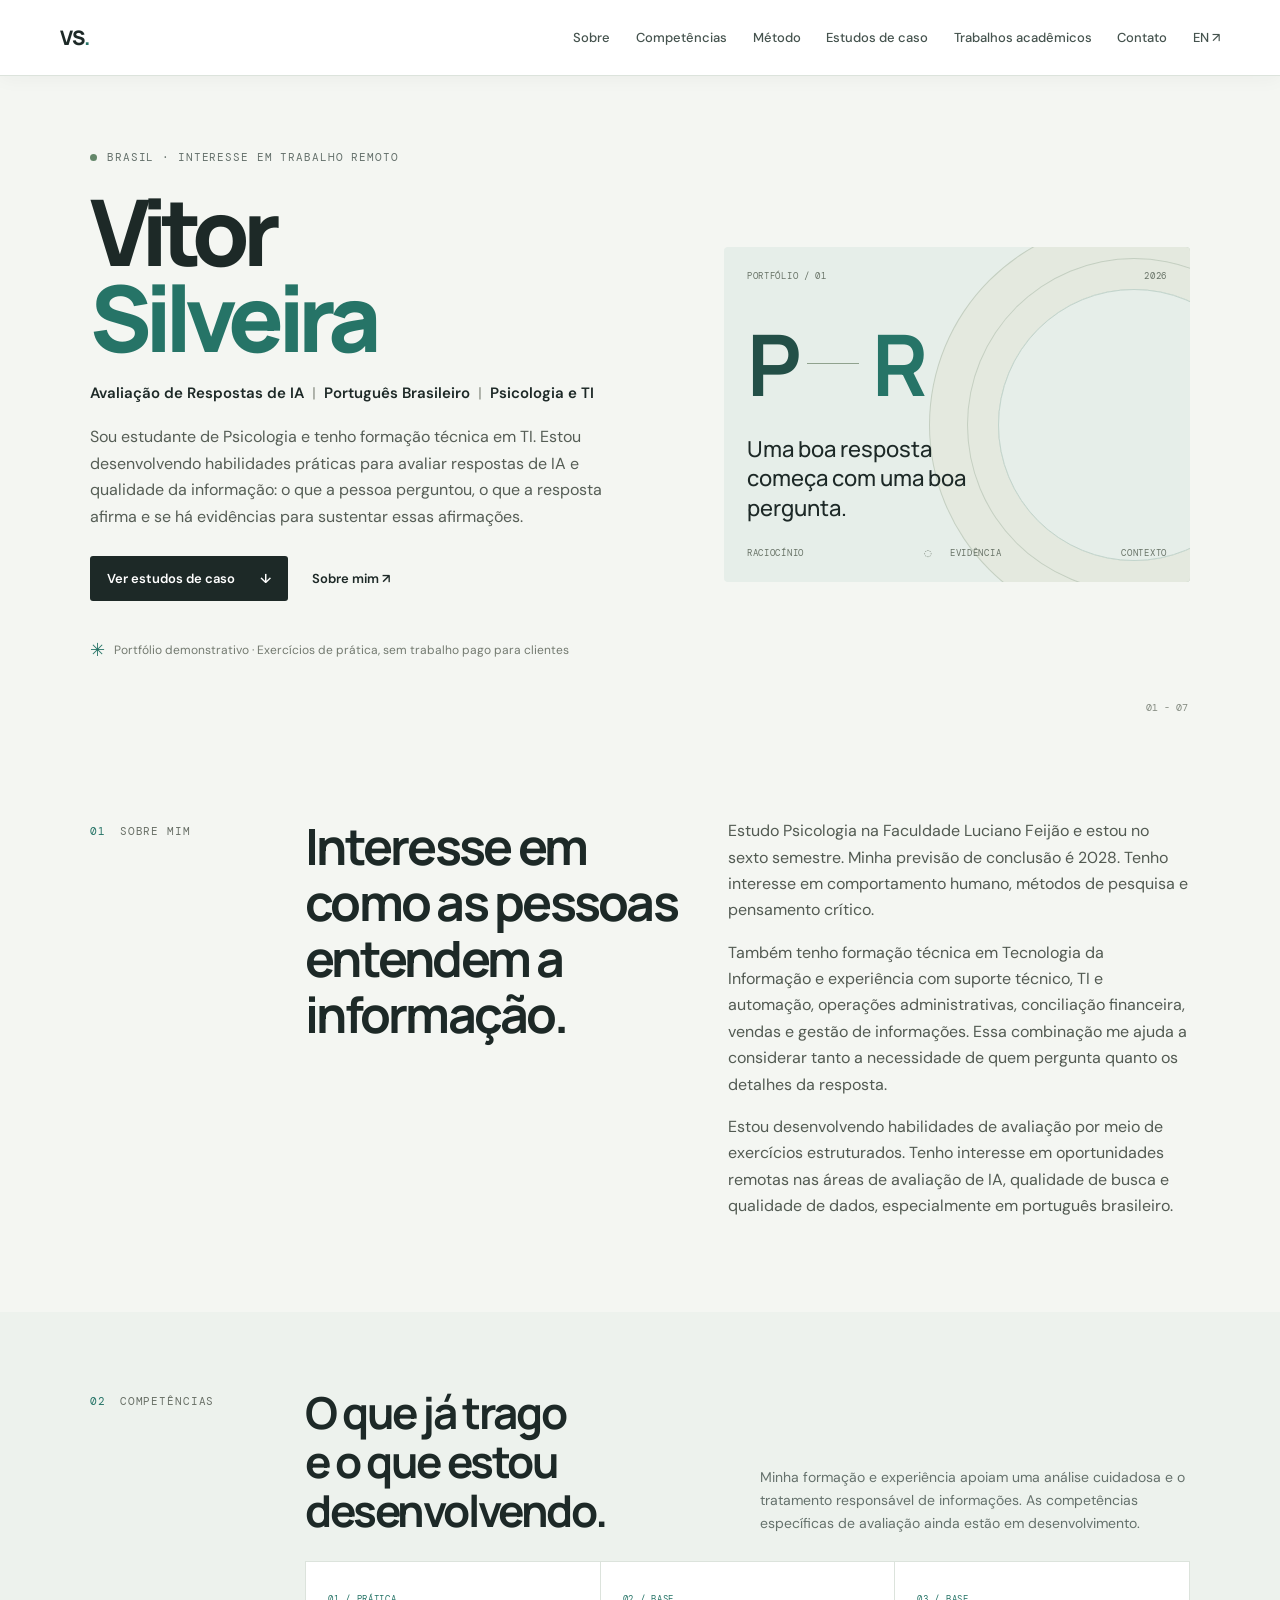
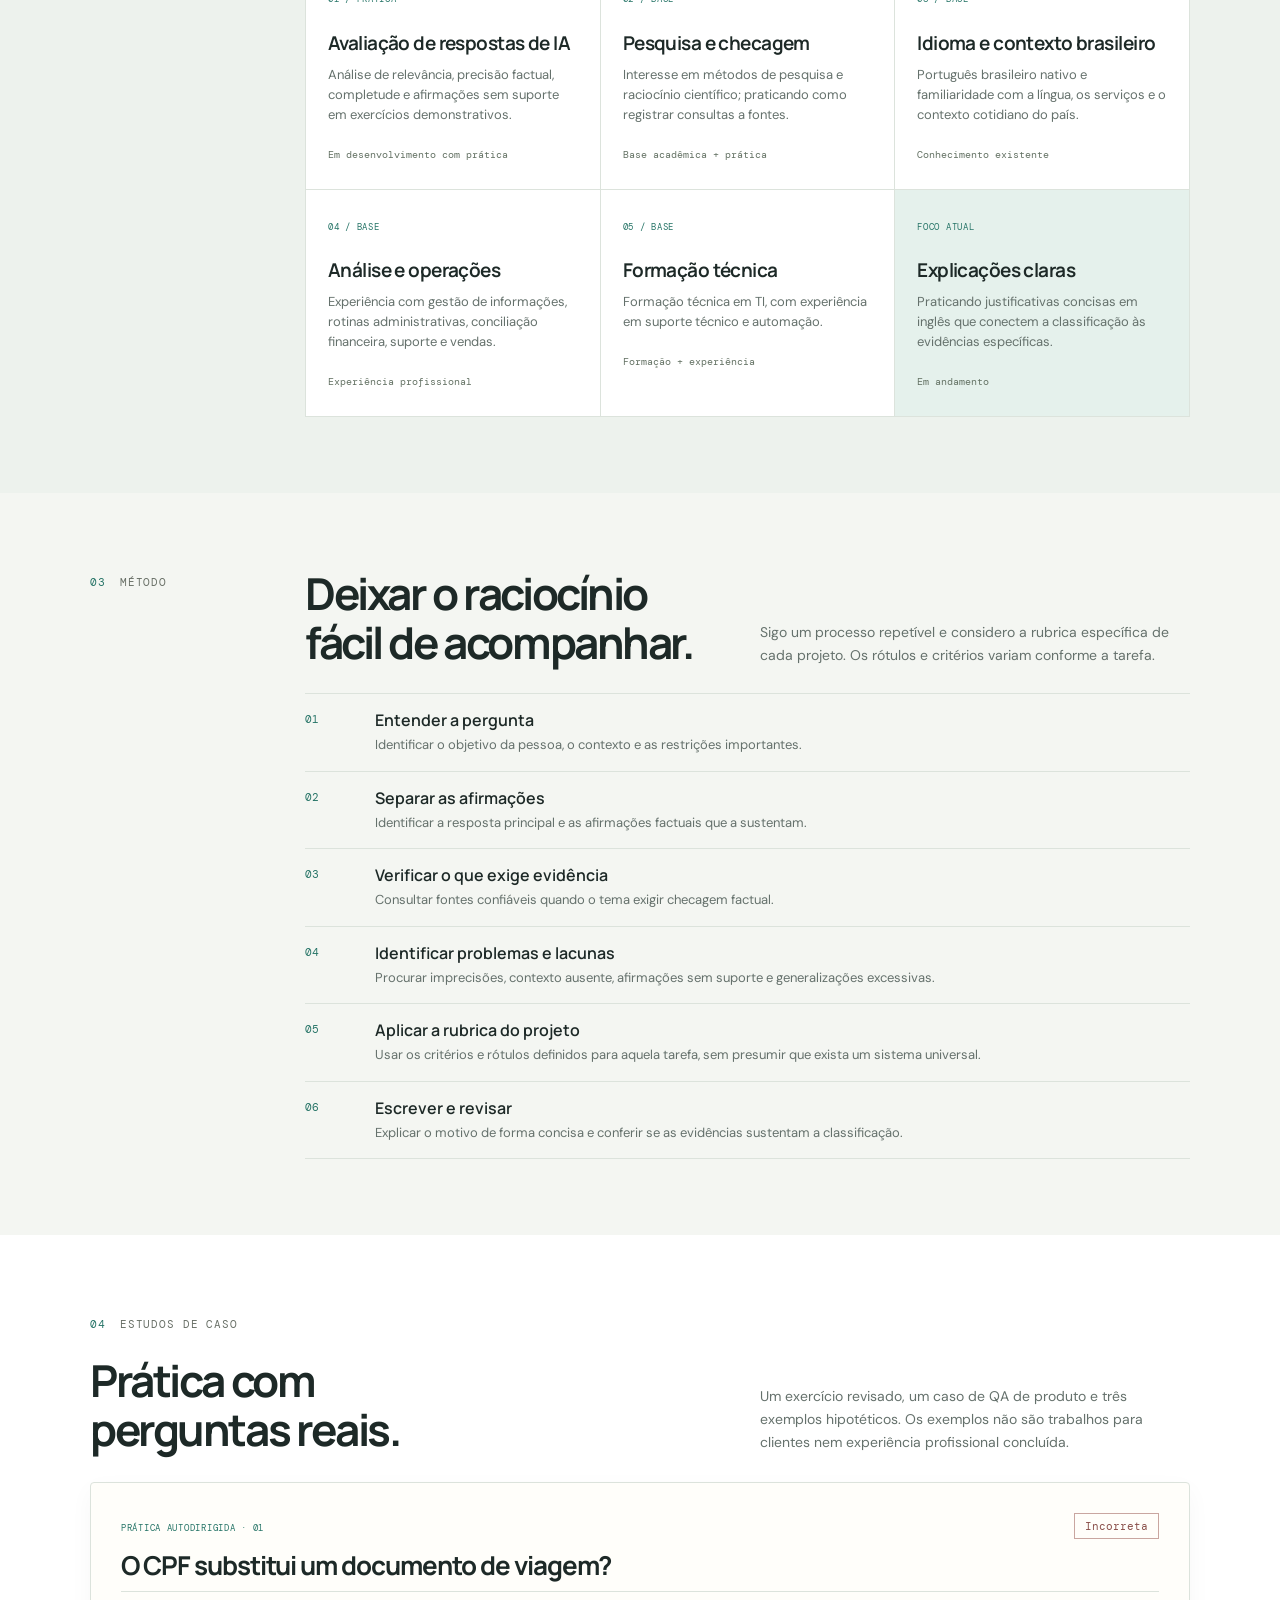
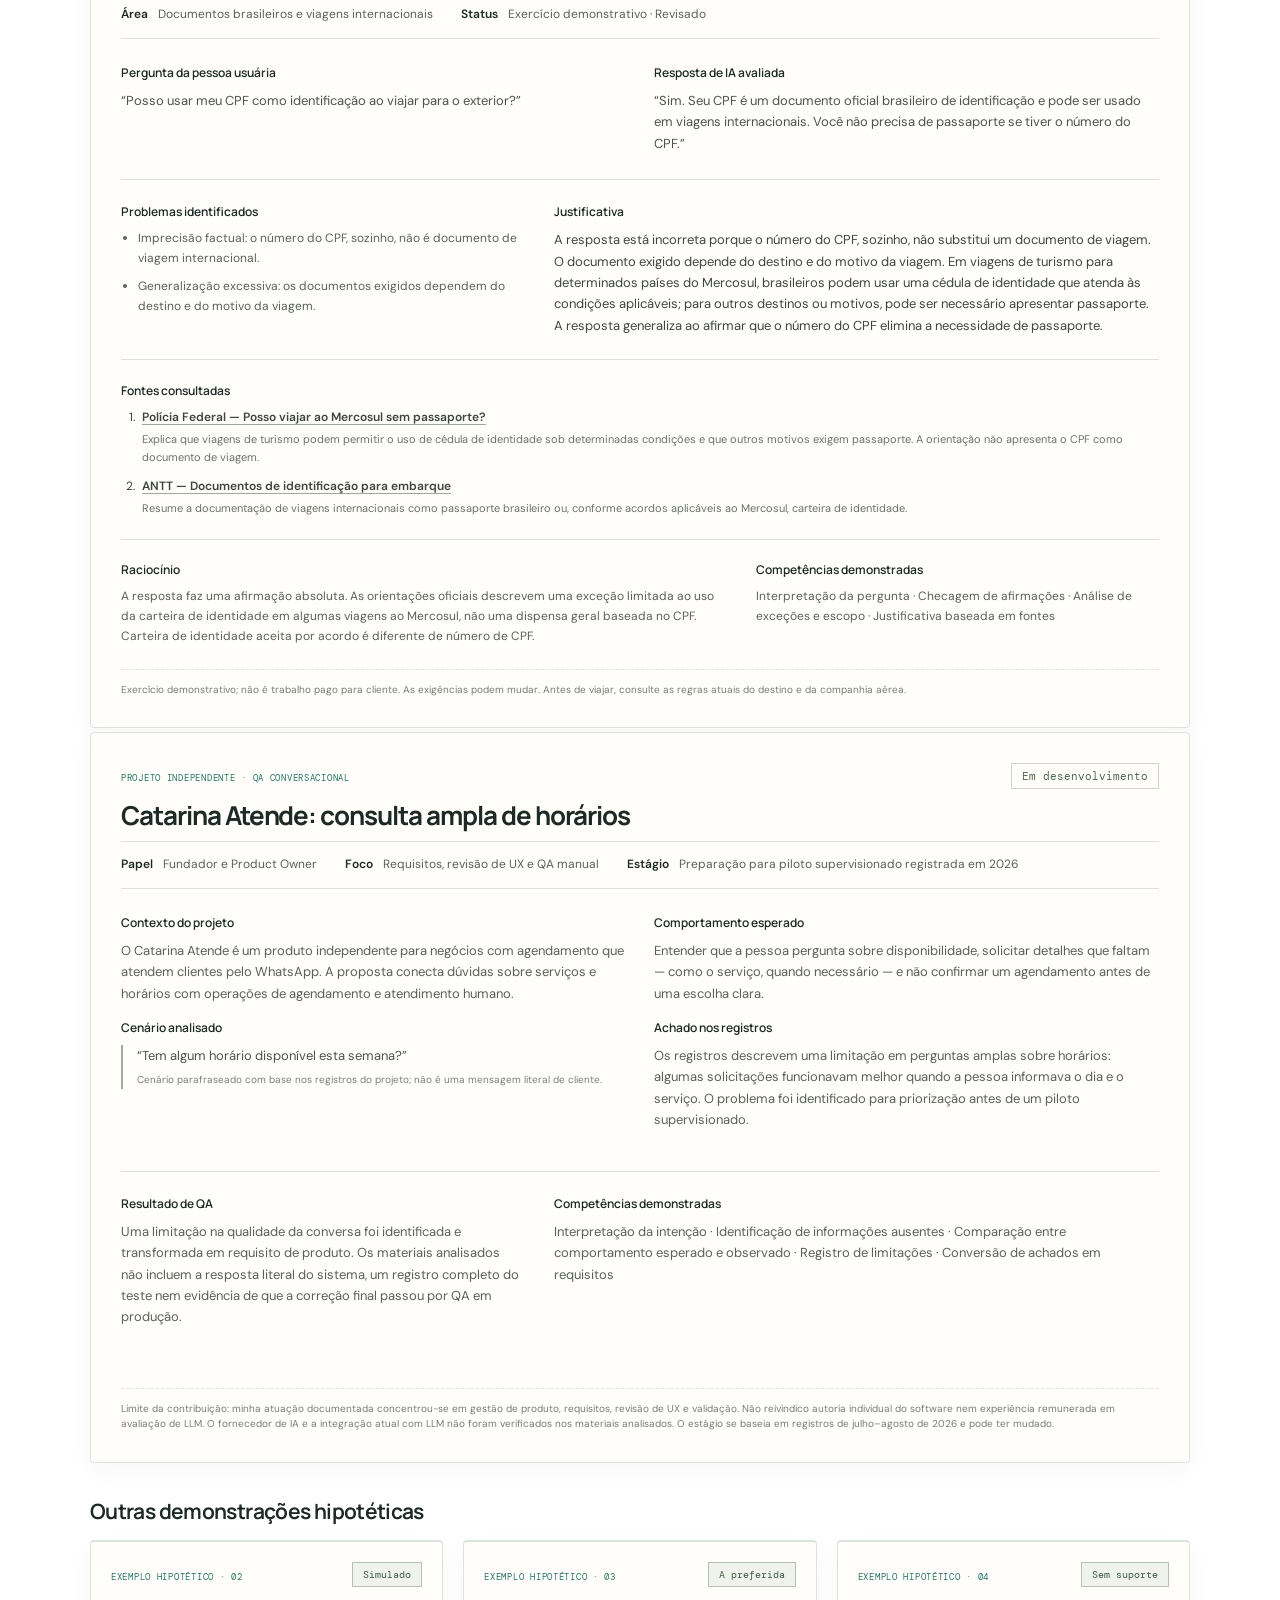
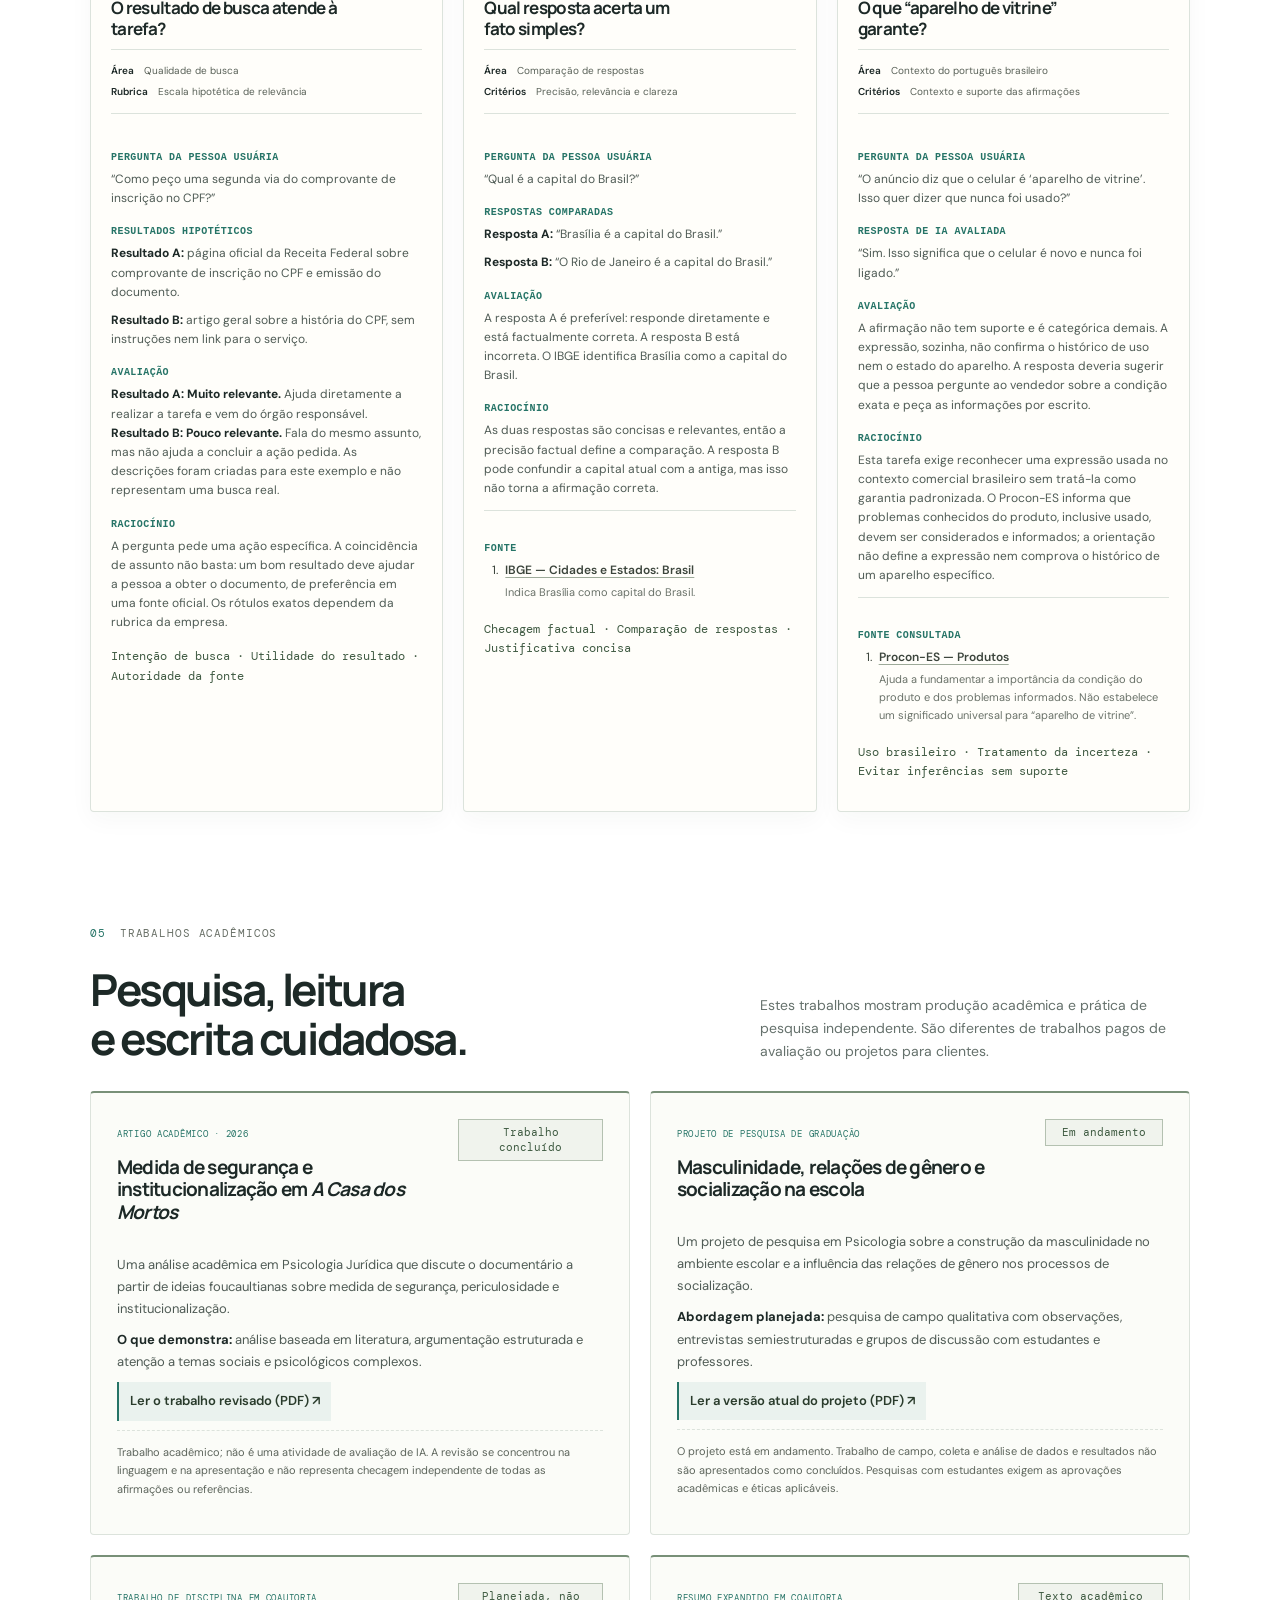
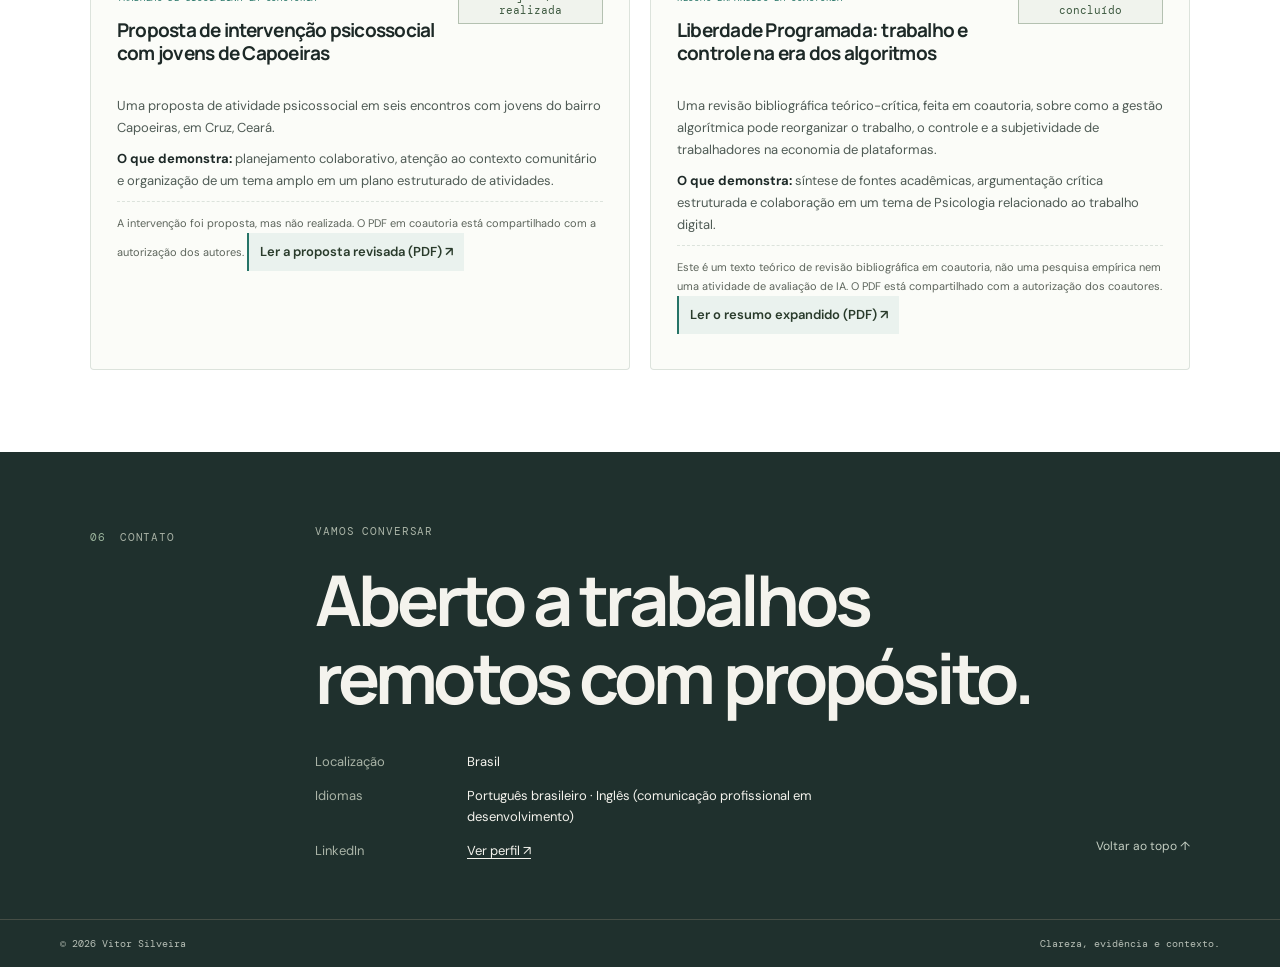
==== commit 2938dd72: "Add files via upload" ====
--- a/index-pt.html
+++ b/index-pt.html
@@ -28,9 +28,8 @@
         <p class="demo-note"><span aria-hidden="true">✳</span> Portfólio demonstrativo · Exercícios de prática, sem trabalho pago para clientes</p>
       </div>
       <aside class="hero-card" aria-label="Foco do portfólio"><div class="card-top"><span>PORTFÓLIO / 01</span><span>2026</span></div><div class="card-mark" aria-hidden="true"><span>P</span><span class="mark-line"></span><span>R</span></div><p class="card-caption">Uma boa resposta começa com uma boa pergunta.</p><div class="card-bottom"><span>RACIOCÍNIO</span><span>◌ &nbsp; EVIDÊNCIA</span><span>CONTEXTO</span></div></aside>
-      <div class="hero-index" aria-hidden="true">01 - 08</div>
+      <div class="hero-index" aria-hidden="true">01 - 07</div>
     </section>
-    <section class="ticker" aria-label="Áreas de interesse"><div>Avaliação de respostas de IA <span>✳</span> Qualidade de busca <span>✳</span> Português brasileiro <span>✳</span> Qualidade de dados <span>✳</span> Avaliação de respostas de IA <span>✳</span> Qualidade de busca <span>✳</span></div></section>
     <section class="section-wrap content-section" id="sobre"><div class="section-label"><span>01</span><span>Sobre mim</span></div><div class="section-content about-grid"><h2>Interesse em como as pessoas entendem a informação.</h2><div><p>Estudo Psicologia na Faculdade Luciano Feijão e estou no sexto semestre. Minha previsão de conclusão é 2028. Tenho interesse em comportamento humano, métodos de pesquisa e pensamento crítico.</p><p>Também tenho formação técnica em Tecnologia da Informação e experiência com suporte técnico, TI e automação, operações administrativas, conciliação financeira, vendas e gestão de informações. Essa combinação me ajuda a considerar tanto a necessidade de quem pergunta quanto os detalhes da resposta.</p><p>Estou desenvolvendo habilidades de avaliação por meio de exercícios estruturados. Tenho interesse em oportunidades remotas nas áreas de avaliação de IA, qualidade de busca e qualidade de dados, especialmente em português brasileiro.</p></div></div></section>
     <section class="skills-section" id="competencias"><div class="section-wrap content-section"><div class="section-label"><span>02</span><span>Competências</span></div><div class="section-content"><div class="section-heading"><h2>O que já trago<br>e o que estou desenvolvendo.</h2><p>Minha formação e experiência apoiam uma análise cuidadosa e o tratamento responsável de informações. As competências específicas de avaliação ainda estão em desenvolvimento.</p></div><div class="skill-grid">
       <article class="skill-card"><span class="skill-no">01 / PRÁTICA</span><h3>Avaliação de respostas de IA</h3><p>Análise de relevância, precisão factual, completude e afirmações sem suporte em exercícios demonstrativos.</p><span class="skill-tag">Em desenvolvimento com prática</span></article>
@@ -68,7 +67,6 @@
       </div></div></div>
       </section>
 
-<section class="section-wrap content-section" id="desenvolvimento"><div class="section-label"><span>06</span><span>Desenvolvimento</span></div><div class="section-content development-row"><h2>As habilidades crescem<br>com a prática.</h2><div><p>Estou aprimorando minhas justificativas em inglês, a aplicação consistente de rubricas, a verificação de fontes, a avaliação de qualidade de busca e a análise do contexto do português brasileiro.</p><p>Esses são objetivos de aprendizagem, não qualificações concluídas. Pretendo incluir estudos de caso conforme concluir e revisar cada exercício.</p></div><span class="development-mark" aria-hidden="true">↗</span></div></section>
-    <section class="contact-section" id="contato"><div class="section-wrap contact-inner"><div class="section-label"><span>07</span><span>Contato</span></div><div class="contact-main"><p class="eyebrow">VAMOS CONVERSAR</p><h2>Aberto a trabalhos<br>remotos com propósito.</h2><div class="contact-details"><p><span>Localização</span>Brasil</p><p><span>Idiomas</span>Português brasileiro · Inglês (comunicação profissional em desenvolvimento)</p><p><span>LinkedIn</span><a href="https://www.linkedin.com/in/vitor-edvar-12071732a/" target="_blank" rel="noopener noreferrer">Ver perfil &#8599;</a></p></div><a href="#inicio" class="back-top">Voltar ao topo ↑</a></div></div><footer><span>© 2026 Vitor Silveira</span><span>Clareza, evidência e contexto.</span></footer></section>
+<section class="contact-section" id="contato"><div class="section-wrap contact-inner"><div class="section-label"><span>06</span><span>Contato</span></div><div class="contact-main"><p class="eyebrow">VAMOS CONVERSAR</p><h2>Aberto a trabalhos<br>remotos com propósito.</h2><div class="contact-details"><p><span>Localização</span>Brasil</p><p><span>Idiomas</span>Português brasileiro · Inglês (comunicação profissional em desenvolvimento)</p><p><span>LinkedIn</span><a href="https://www.linkedin.com/in/vitor-edvar-12071732a/" target="_blank" rel="noopener noreferrer">Ver perfil &#8599;</a></p></div><a href="#inicio" class="back-top">Voltar ao topo ↑</a></div></div><footer><span>© 2026 Vitor Silveira</span><span>Clareza, evidência e contexto.</span></footer></section>
   </main><script src="script.js" defer></script>
 </body></html>
--- a/styles.css
+++ b/styles.css
@@ -106,3 +106,68 @@
   .hypothetical-grid .case-meta { flex-direction: column; gap: 4px; }
   .hypothetical-grid .sample-block p { font-size: 12px; line-height: 1.6; }
 }
+
+/* Portfolio-wide hierarchy refresh: quieter navigation, less repetition, clearer sections. */
+:root {
+  --paper: #f4f6f2;
+  --ink: #1d2927;
+  --muted: #65716c;
+  --line: #dce3dc;
+  --green: #267467;
+  --pale: #eaf2ee;
+  --white: #fff;
+}
+body { background: var(--paper); color: var(--ink); }
+.site-header { background: rgba(255,255,255,.96); border-color: var(--line); box-shadow: 0 3px 18px rgba(24,45,39,.04); }
+nav { gap: clamp(15px,2vw,28px); }
+nav a { color: #45534e; font-weight: 500; }
+nav a:hover { color: var(--green); text-decoration: underline; text-underline-offset: 5px; }
+.hero { min-height: 540px; padding-top: 74px; padding-bottom: 64px; gap: clamp(32px,5vw,66px); }
+.hero h1 { font-size: clamp(62px,7.2vw,92px); }
+.hero-card { border-radius: 4px; background: #e6eee9; }
+.hero-card:after { border-color: #c2d4cc; }
+.card-mark { color: #234f47; }
+.button-dark { border-radius: 3px; background: #1d2927; }
+.ticker { display: none; }
+.content-section { padding-top: 76px; padding-bottom: 76px; gap: 35px; }
+.section-label { padding-top: 6px; }
+.section-heading { margin-bottom: 26px; }
+.section-heading p { max-width: 430px; }
+.about-grid { gap: 45px; }
+.skills-section { background: #edf2ed; }
+.skill-grid { background: #fff; border-color: var(--line); }
+.skill-card { min-height: 190px; padding: 22px; }
+.skill-card h3 { margin-top: 19px; }
+.skill-card-accent { background: #e5f1ec; }
+.method-list { border-top-color: var(--line); }
+.method-list li { padding: 15px 0; }
+.work-section { background: #fff; }
+.work-section .content-section { padding-top: 76px; padding-bottom: 76px; }
+.work-section .section-heading { margin-bottom: 28px; }
+.case-study { border-color: var(--line); border-radius: 4px; box-shadow: 0 8px 24px rgba(24,45,39,.035); }
+#cpf-case, #catarina-atende { margin-bottom: 22px; }
+.case-header h3 { max-width: 740px; }
+.case-meta { flex-wrap: wrap; }
+.sample-heading { margin-top: 34px; }
+.academic-grid { grid-template-columns: repeat(2,minmax(0,1fr)); }
+.academic-grid .sample-case { box-shadow: none; }
+.sample-block p { color: #4f5b55; }
+.sample-block h4 { color: #267467; }
+.contact-section, footer { background: #1f302d; }
+.contact-inner { padding-top: 72px; padding-bottom: 58px; }
+@media (max-width: 1049px) {
+  .hypothetical-grid { grid-template-columns: repeat(2,minmax(0,1fr)); }
+}
+@media (max-width: 800px) {
+  .hero { min-height: 0; padding-top: 64px; padding-bottom: 52px; }
+  .content-section { padding-top: 62px; padding-bottom: 62px; }
+  .academic-grid { grid-template-columns: 1fr; }
+}
+@media (max-width: 600px) {
+  nav { gap: 13px; }
+  .hero { padding-top: 52px; }
+  .content-section { padding-top: 52px; padding-bottom: 52px; }
+  .work-section .content-section { padding-top: 56px; padding-bottom: 56px; }
+  .academic-grid, .hypothetical-grid { grid-template-columns: 1fr; }
+  .skill-grid { border-top: 1px solid var(--line); }
+}
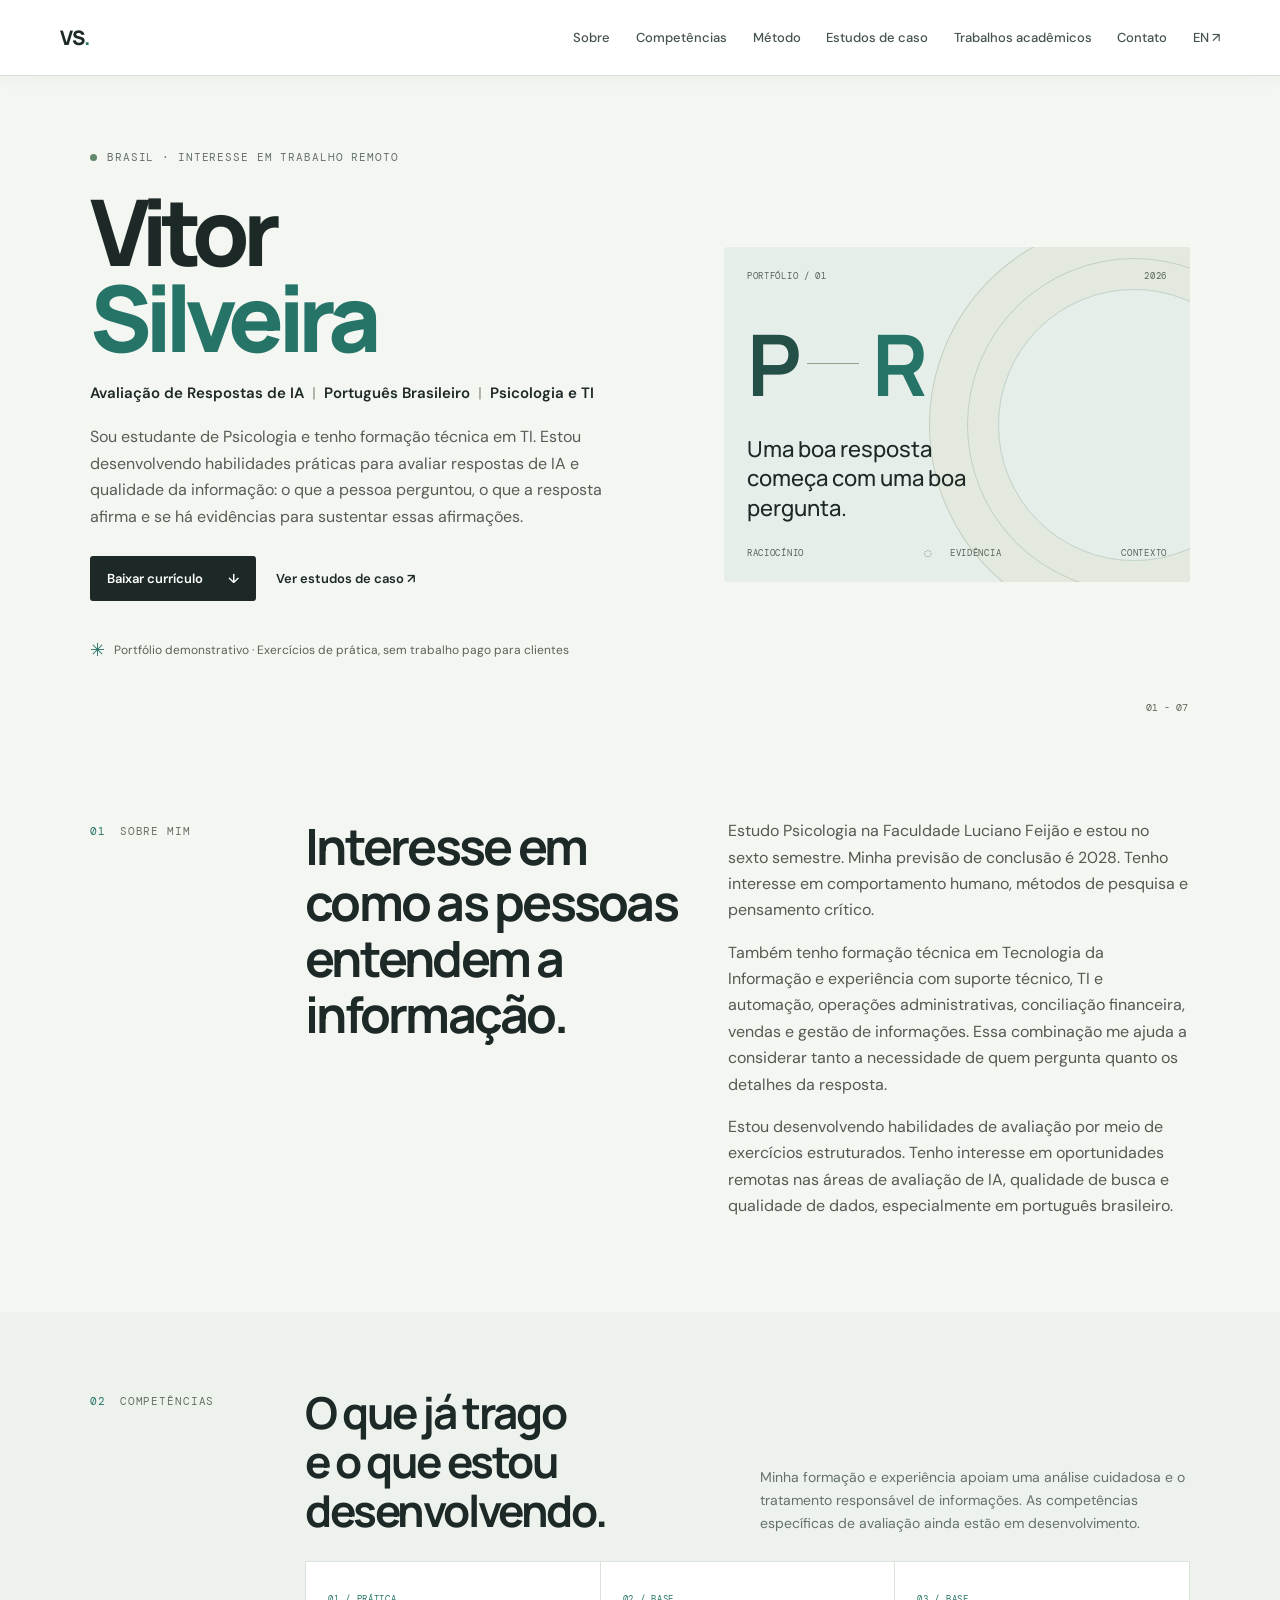
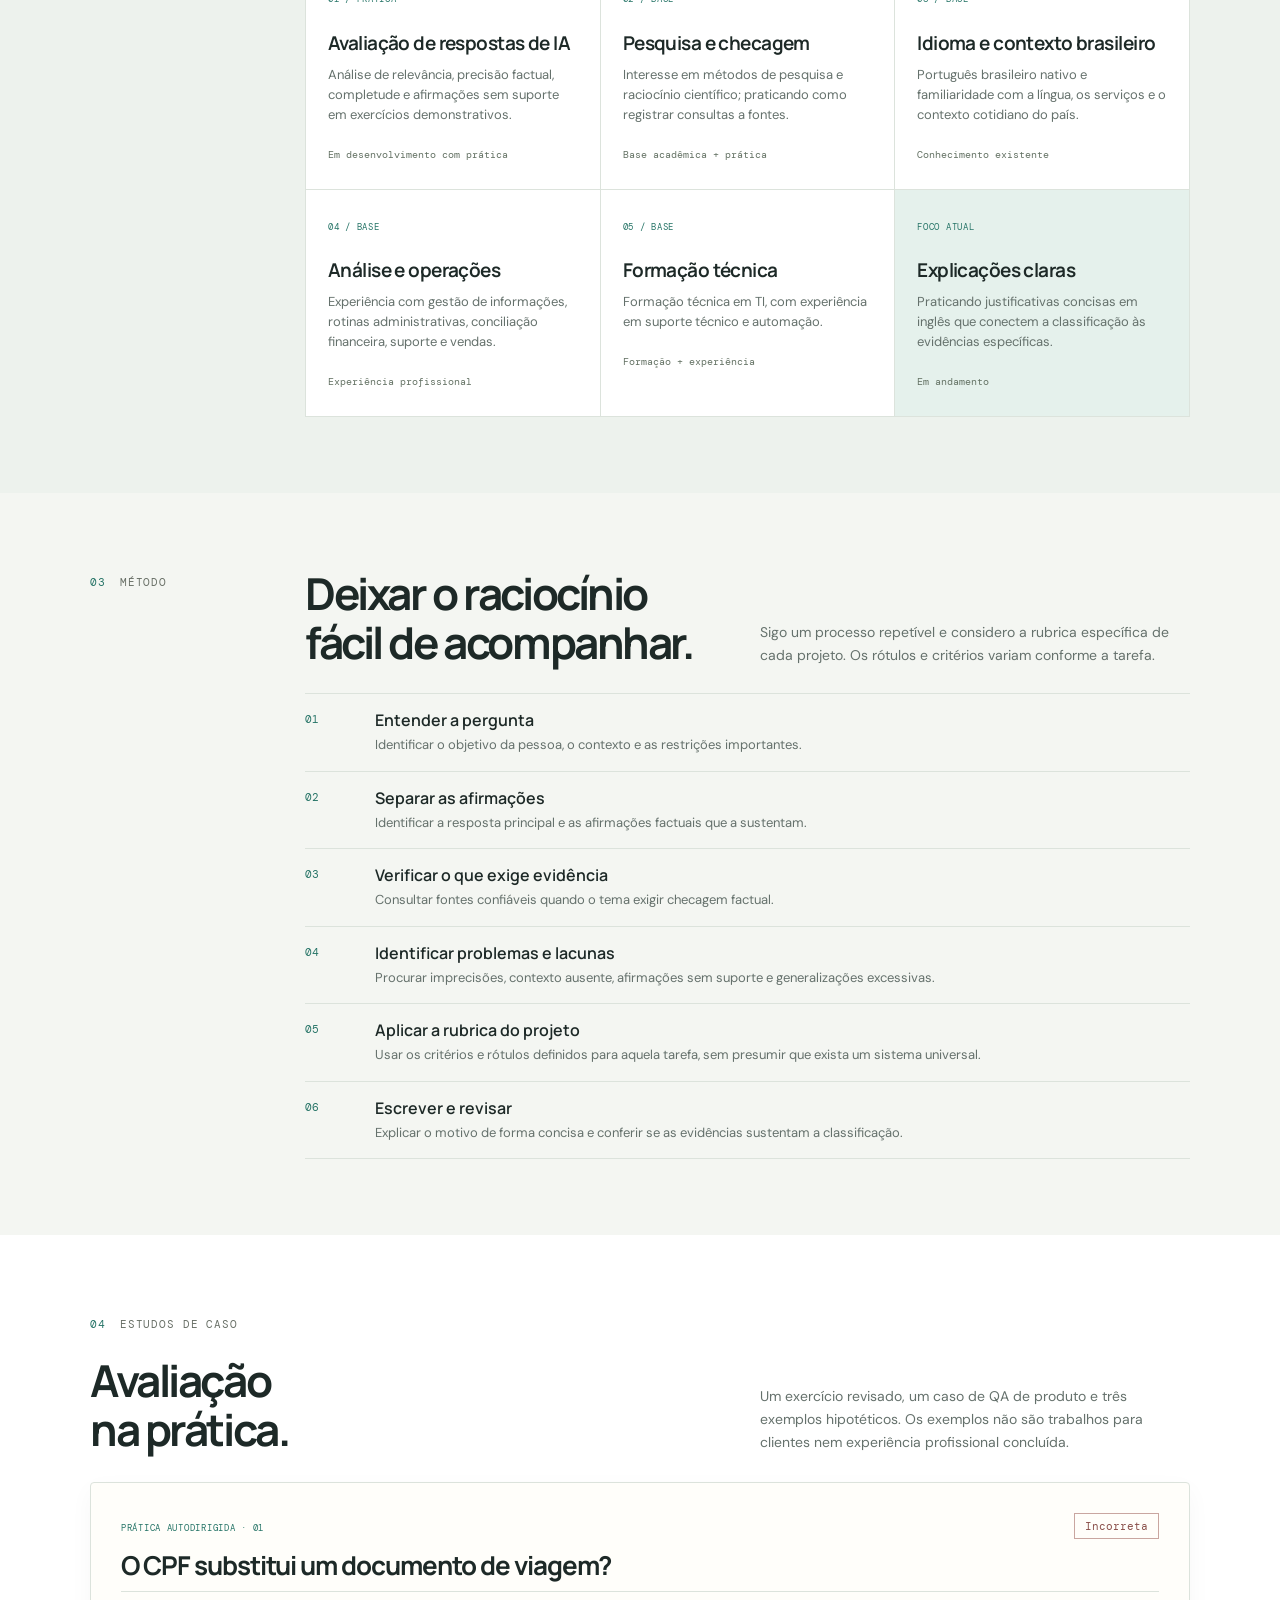
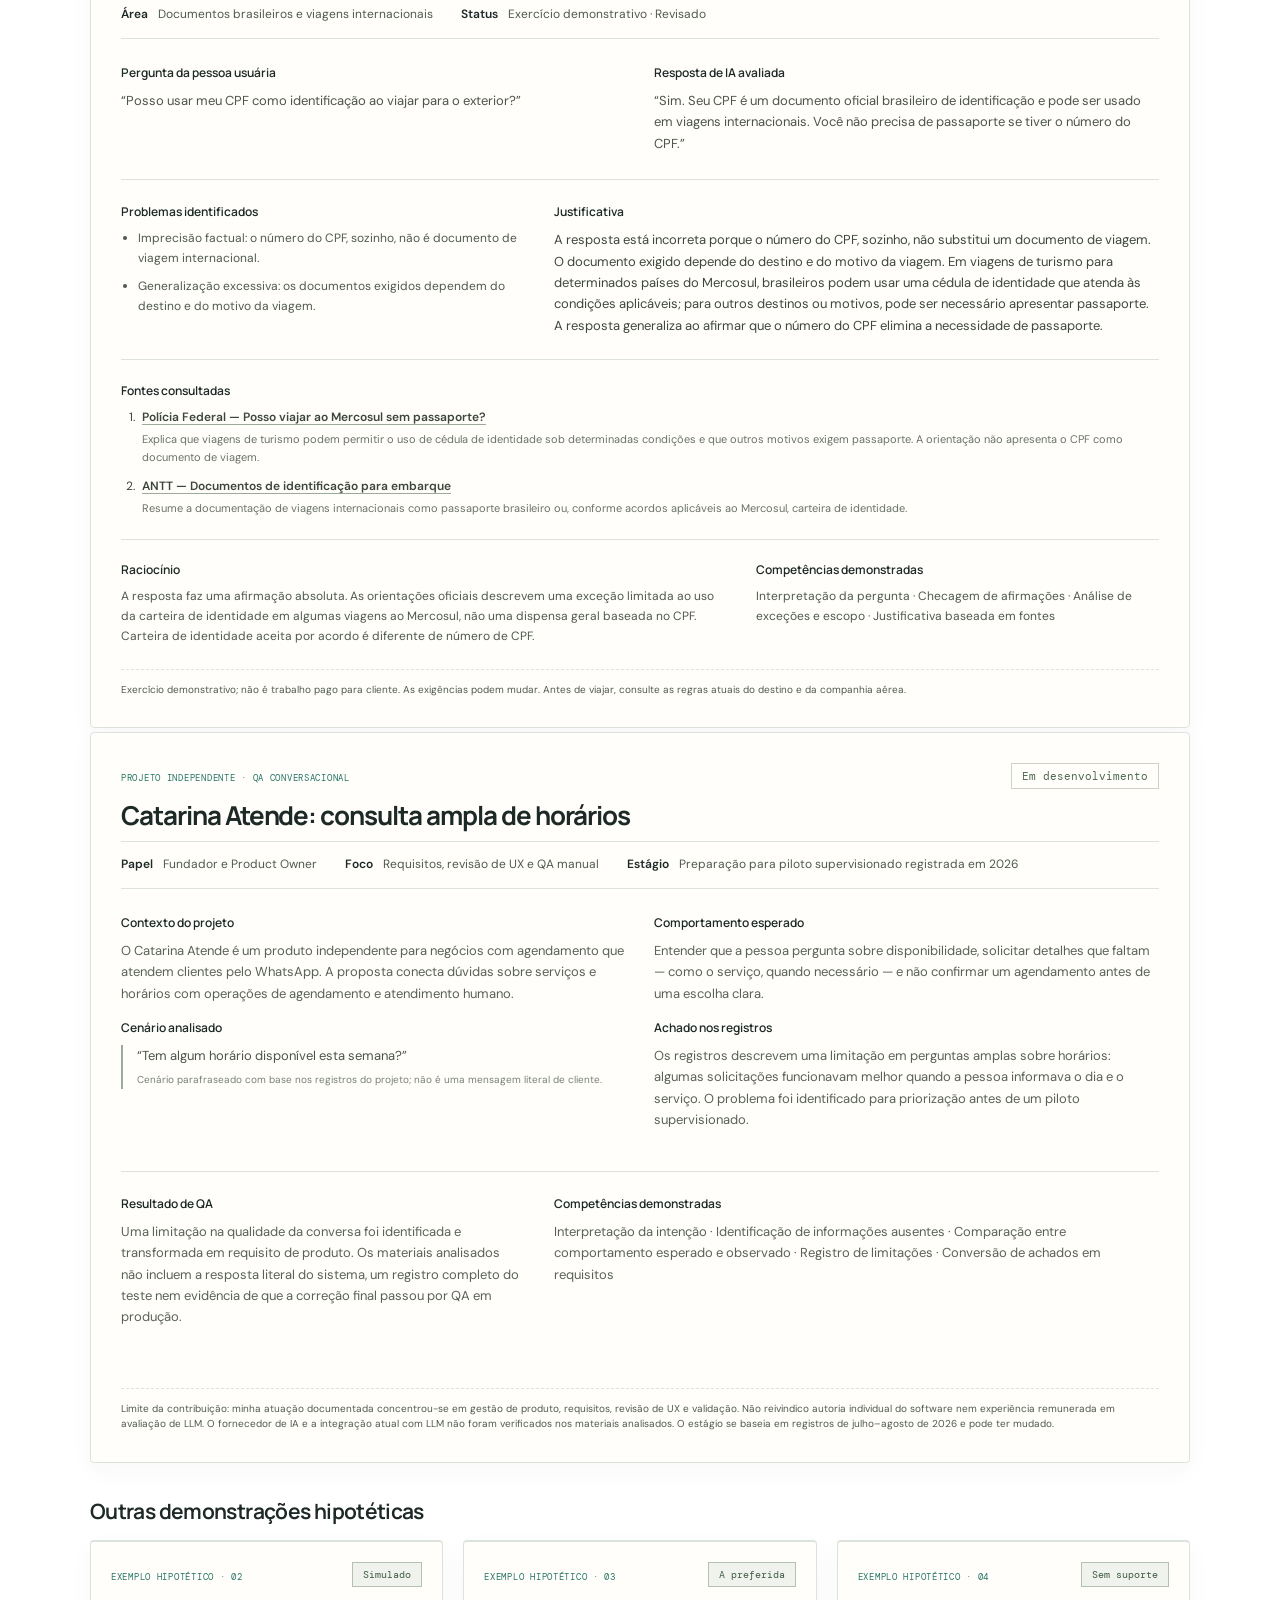
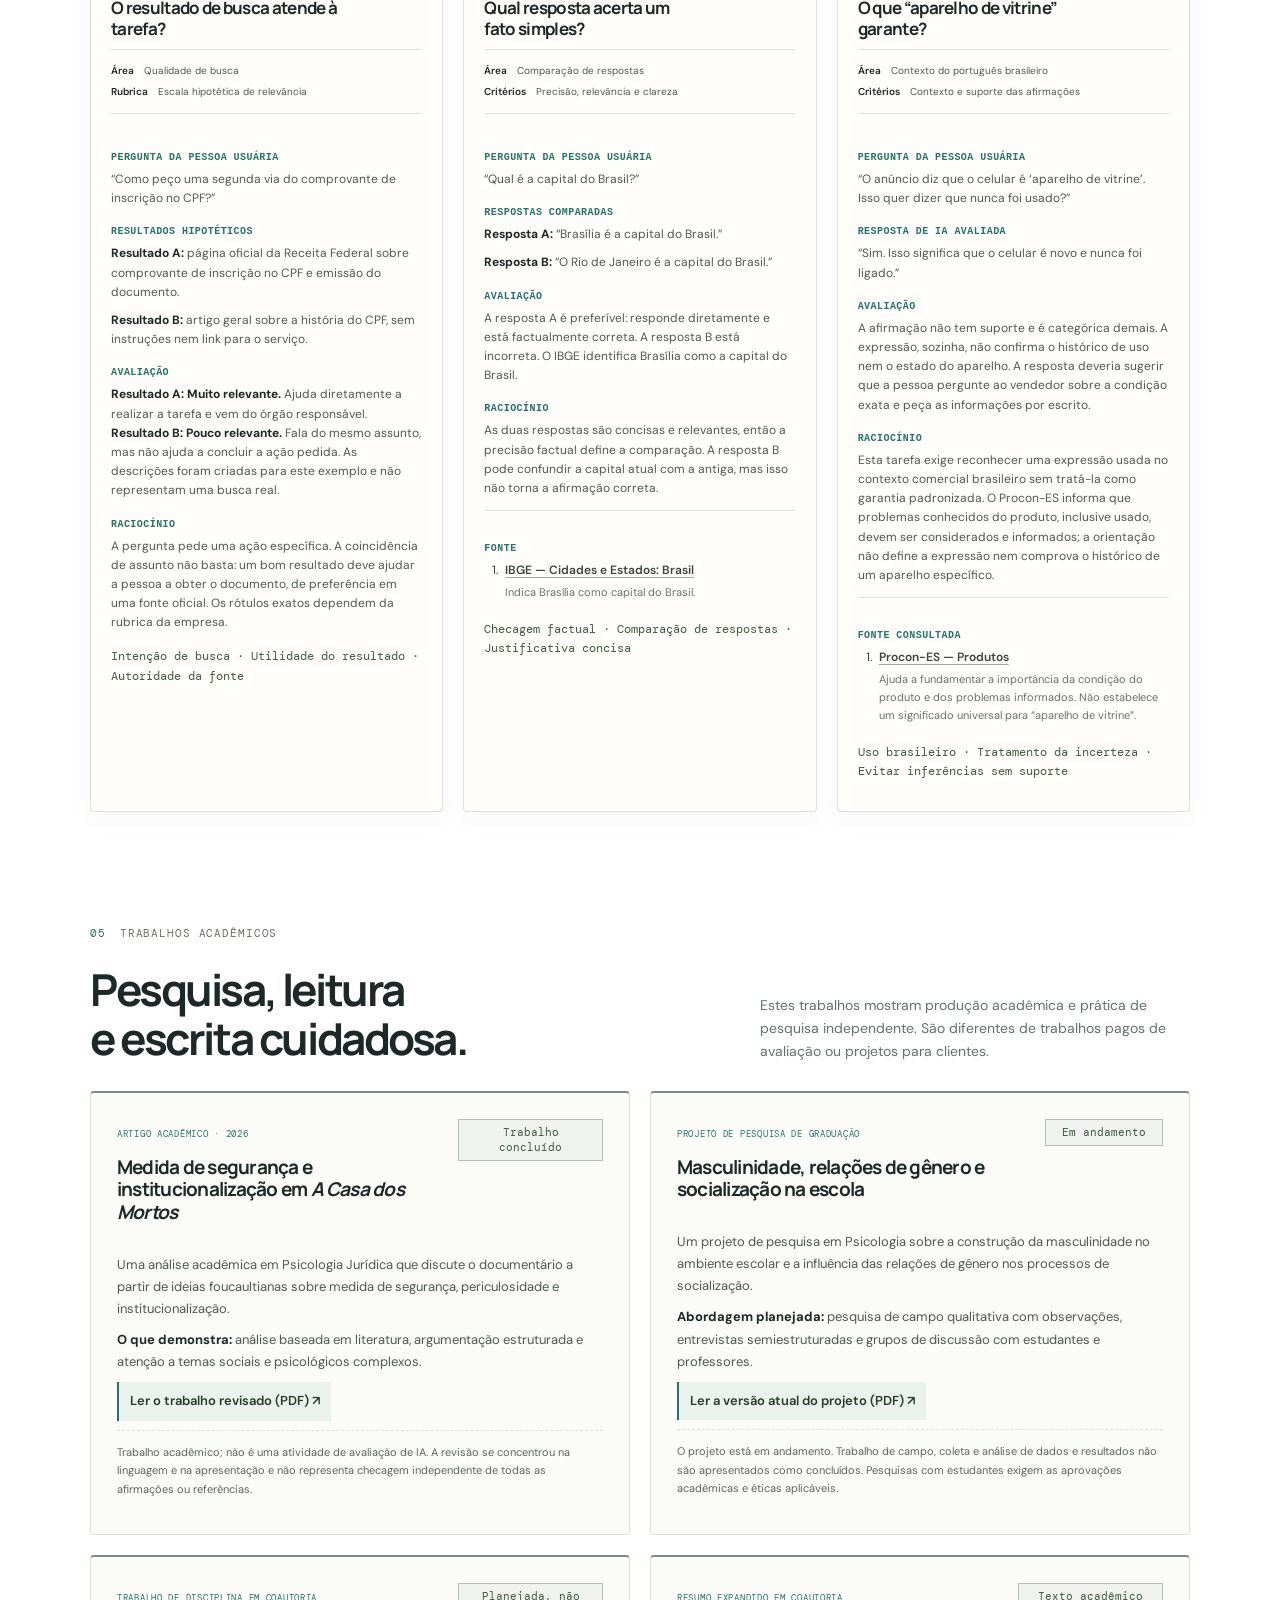
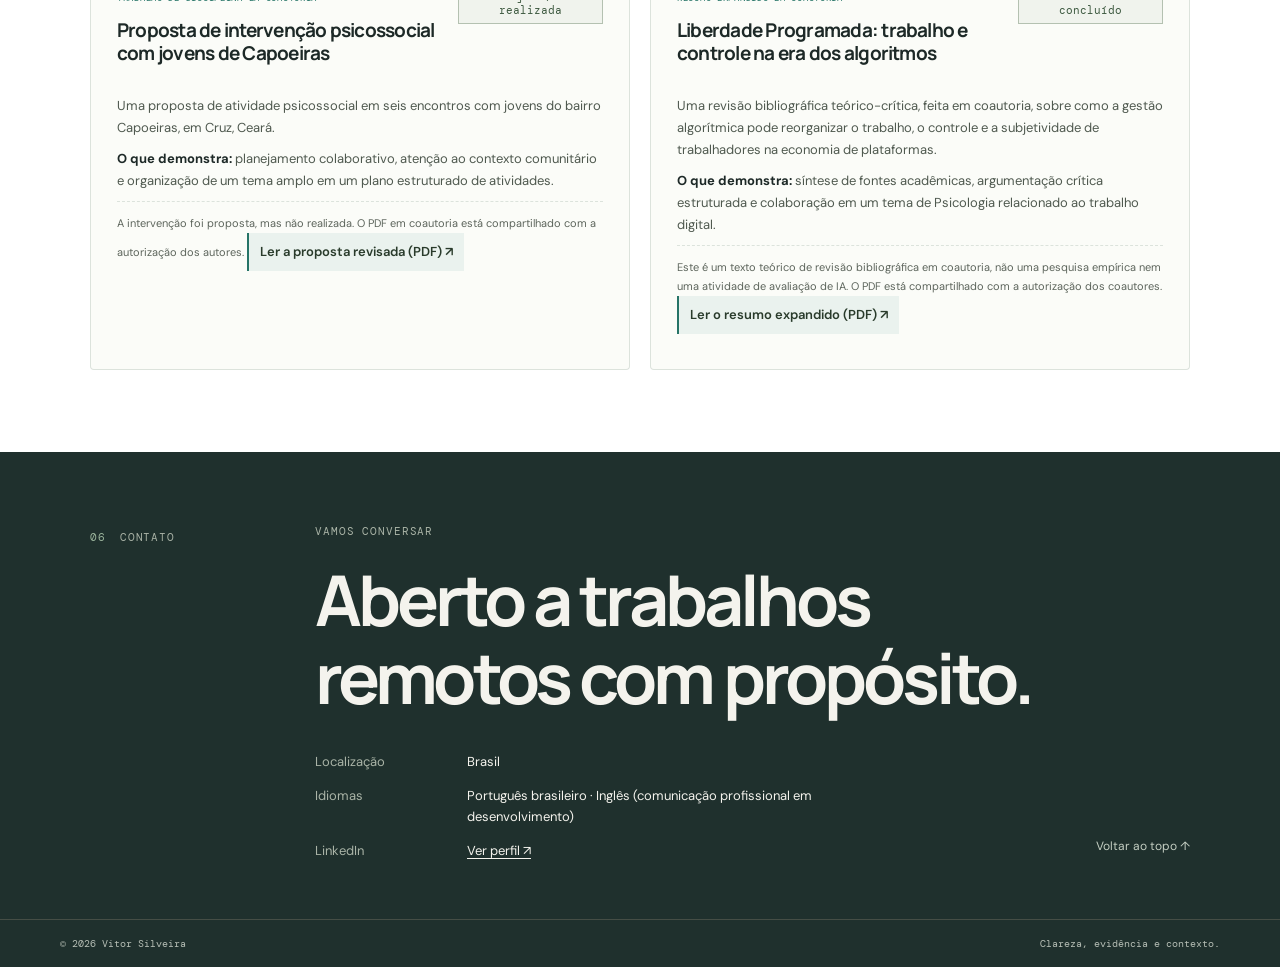
==== commit bb6e80e3: "Add files via upload" ====
--- a/index-pt.html
+++ b/index-pt.html
@@ -24,7 +24,7 @@
         <h1 id="hero-title">Vitor<br><span>Silveira</span></h1>
         <p class="headline">Avaliação de Respostas de IA <i aria-hidden="true">|</i> Português Brasileiro <i aria-hidden="true">|</i> Psicologia e TI</p>
         <p class="intro">Sou estudante de Psicologia e tenho formação técnica em TI. Estou desenvolvendo habilidades práticas para avaliar respostas de IA e qualidade da informação: o que a pessoa perguntou, o que a resposta afirma e se há evidências para sustentar essas afirmações.</p>
-        <div class="hero-actions"><a class="button button-dark" href="#estudos">Ver estudos de caso <span aria-hidden="true">↓</span></a><a class="text-link" href="#sobre">Sobre mim <span aria-hidden="true">↗</span></a></div>
+        <div class="hero-actions"><a class="button button-dark" href="Vitor_Silveira_Curriculo_Search_Quality_PT.pdf" target="_blank" rel="noopener noreferrer">Baixar currículo <span aria-hidden="true">↓</span></a><a class="text-link" href="#estudos">Ver estudos de caso <span aria-hidden="true">↗</span></a></div>
         <p class="demo-note"><span aria-hidden="true">✳</span> Portfólio demonstrativo · Exercícios de prática, sem trabalho pago para clientes</p>
       </div>
       <aside class="hero-card" aria-label="Foco do portfólio"><div class="card-top"><span>PORTFÓLIO / 01</span><span>2026</span></div><div class="card-mark" aria-hidden="true"><span>P</span><span class="mark-line"></span><span>R</span></div><p class="card-caption">Uma boa resposta começa com uma boa pergunta.</p><div class="card-bottom"><span>RACIOCÍNIO</span><span>◌ &nbsp; EVIDÊNCIA</span><span>CONTEXTO</span></div></aside>
@@ -42,7 +42,7 @@
     <section class="section-wrap content-section" id="metodo"><div class="section-label"><span>03</span><span>Método</span></div><div class="section-content"><div class="section-heading"><h2>Deixar o raciocínio<br>fácil de acompanhar.</h2><p>Sigo um processo repetível e considero a rubrica específica de cada projeto. Os rótulos e critérios variam conforme a tarefa.</p></div><ol class="method-list">
       <li><span>01</span><div><h3>Entender a pergunta</h3><p>Identificar o objetivo da pessoa, o contexto e as restrições importantes.</p></div></li><li><span>02</span><div><h3>Separar as afirmações</h3><p>Identificar a resposta principal e as afirmações factuais que a sustentam.</p></div></li><li><span>03</span><div><h3>Verificar o que exige evidência</h3><p>Consultar fontes confiáveis quando o tema exigir checagem factual.</p></div></li><li><span>04</span><div><h3>Identificar problemas e lacunas</h3><p>Procurar imprecisões, contexto ausente, afirmações sem suporte e generalizações excessivas.</p></div></li><li><span>05</span><div><h3>Aplicar a rubrica do projeto</h3><p>Usar os critérios e rótulos definidos para aquela tarefa, sem presumir que exista um sistema universal.</p></div></li><li><span>06</span><div><h3>Escrever e revisar</h3><p>Explicar o motivo de forma concisa e conferir se as evidências sustentam a classificação.</p></div></li>
     </ol></div></section>
-    <section class="work-section" id="estudos"><div class="section-wrap content-section"><div class="section-label"><span>04</span><span>Estudos de caso</span></div><div class="section-content"><div class="section-heading"><h2>Prática com<br>perguntas reais.</h2><p>Um exercício revisado, um caso de QA de produto e três exemplos hipotéticos. Os exemplos não são trabalhos para clientes nem experiência profissional concluída.</p></div>
+    <section class="work-section" id="estudos"><div class="section-wrap content-section"><div class="section-label"><span>04</span><span>Estudos de caso</span></div><div class="section-content"><div class="section-heading"><h2>Avaliação<br>na prática.</h2><p>Um exercício revisado, um caso de QA de produto e três exemplos hipotéticos. Os exemplos não são trabalhos para clientes nem experiência profissional concluída.</p></div>
       <article class="case-study"><div class="case-header"><div><span class="case-kicker">PRÁTICA AUTODIRIGIDA · 01</span><h3>O CPF substitui um documento de viagem?</h3></div><span class="classification">Incorreta</span></div><div class="case-meta"><span><b>Área</b> Documentos brasileiros e viagens internacionais</span><span><b>Status</b> Exercício demonstrativo · Revisado</span></div>
       <div class="case-columns"><div><h4>Pergunta da pessoa usuária</h4><blockquote>“Posso usar meu CPF como identificação ao viajar para o exterior?”</blockquote></div><div><h4>Resposta de IA avaliada</h4><blockquote>“Sim. Seu CPF é um documento oficial brasileiro de identificação e pode ser usado em viagens internacionais. Você não precisa de passaporte se tiver o número do CPF.”</blockquote></div></div>
       <div class="case-detail-grid"><div><h4>Problemas identificados</h4><ul><li>Imprecisão factual: o número do CPF, sozinho, não é documento de viagem internacional.</li><li>Generalização excessiva: os documentos exigidos dependem do destino e do motivo da viagem.</li></ul></div><div><h4>Justificativa</h4><p class="justification">A resposta está incorreta porque o número do CPF, sozinho, não substitui um documento de viagem. O documento exigido depende do destino e do motivo da viagem. Em viagens de turismo para determinados países do Mercosul, brasileiros podem usar uma cédula de identidade que atenda às condições aplicáveis; para outros destinos ou motivos, pode ser necessário apresentar passaporte. A resposta generaliza ao afirmar que o número do CPF elimina a necessidade de passaporte.</p></div></div>
--- a/styles.css
+++ b/styles.css
@@ -171,3 +171,14 @@
   .academic-grid, .hypothetical-grid { grid-template-columns: 1fr; }
   .skill-grid { border-top: 1px solid var(--line); }
 }
+
+/* Final responsive and readability refinements */
+.demo-note, .card-top, .card-bottom, .hero-index { color: #596258; }
+.sample-block p, .case-meta, .case-detail-grid ul, .case-footer p, .case-disclaimer { color: #4f594f; }
+.hero-actions { flex-wrap: wrap; gap: 12px 20px; }
+.button { min-height: 44px; }
+@media (max-width: 800px) {
+  .hero { grid-template-columns: 1fr; min-height: 0; }
+  .hero-card { max-width: 560px; width: 100%; }
+  .hypothetical-grid { grid-template-columns: 1fr; }
+}
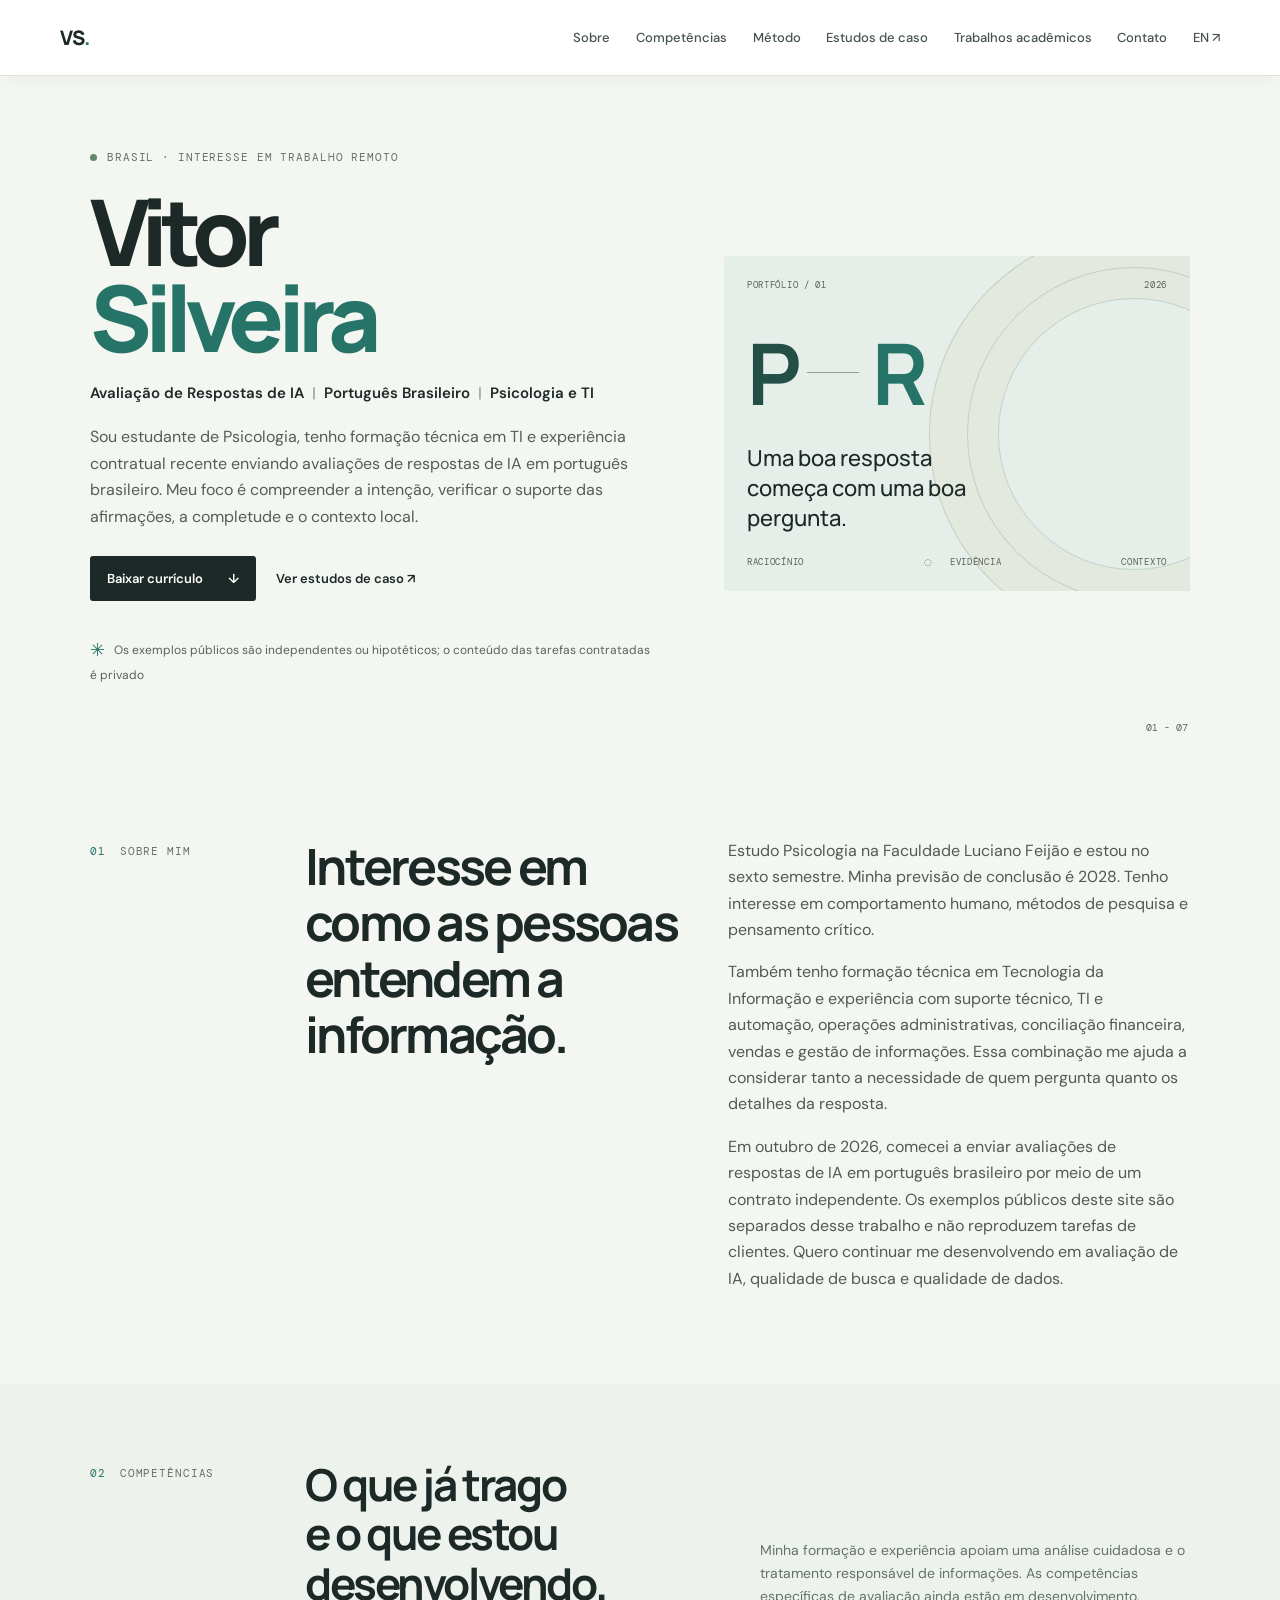
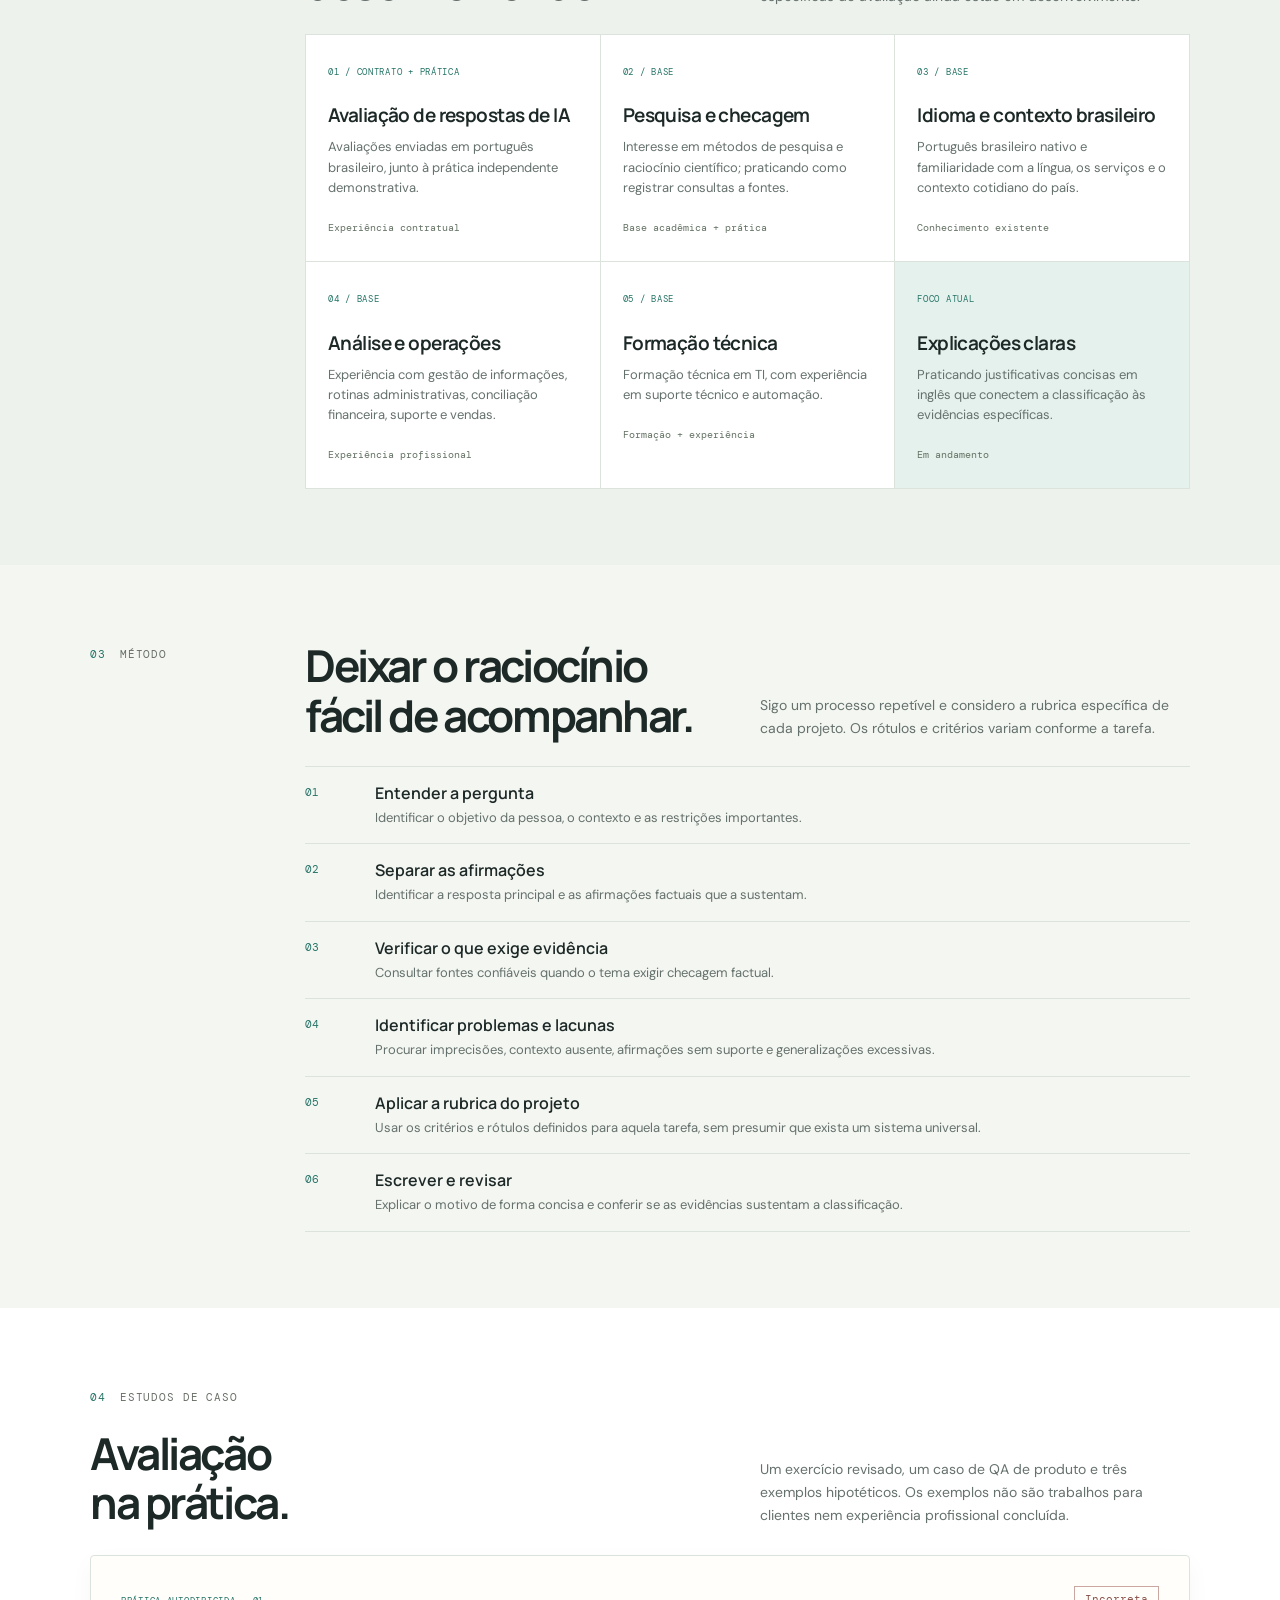
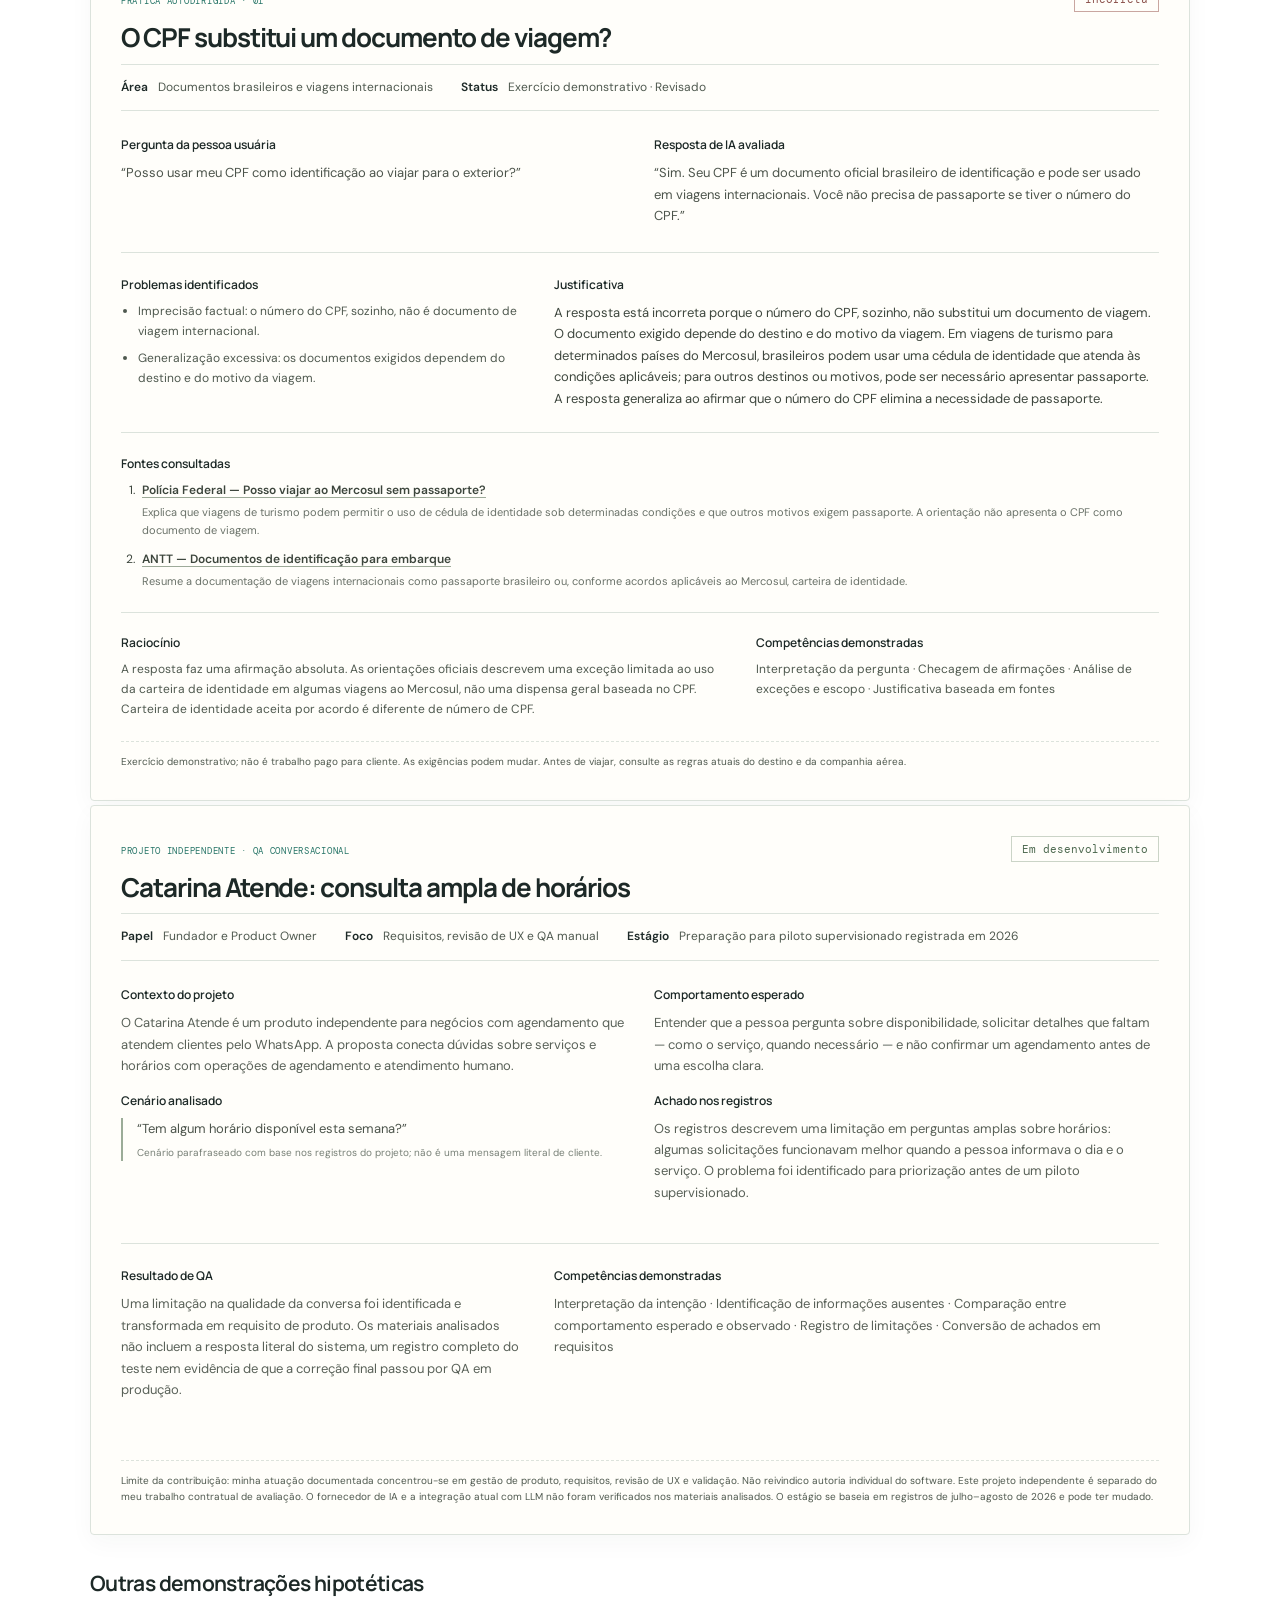
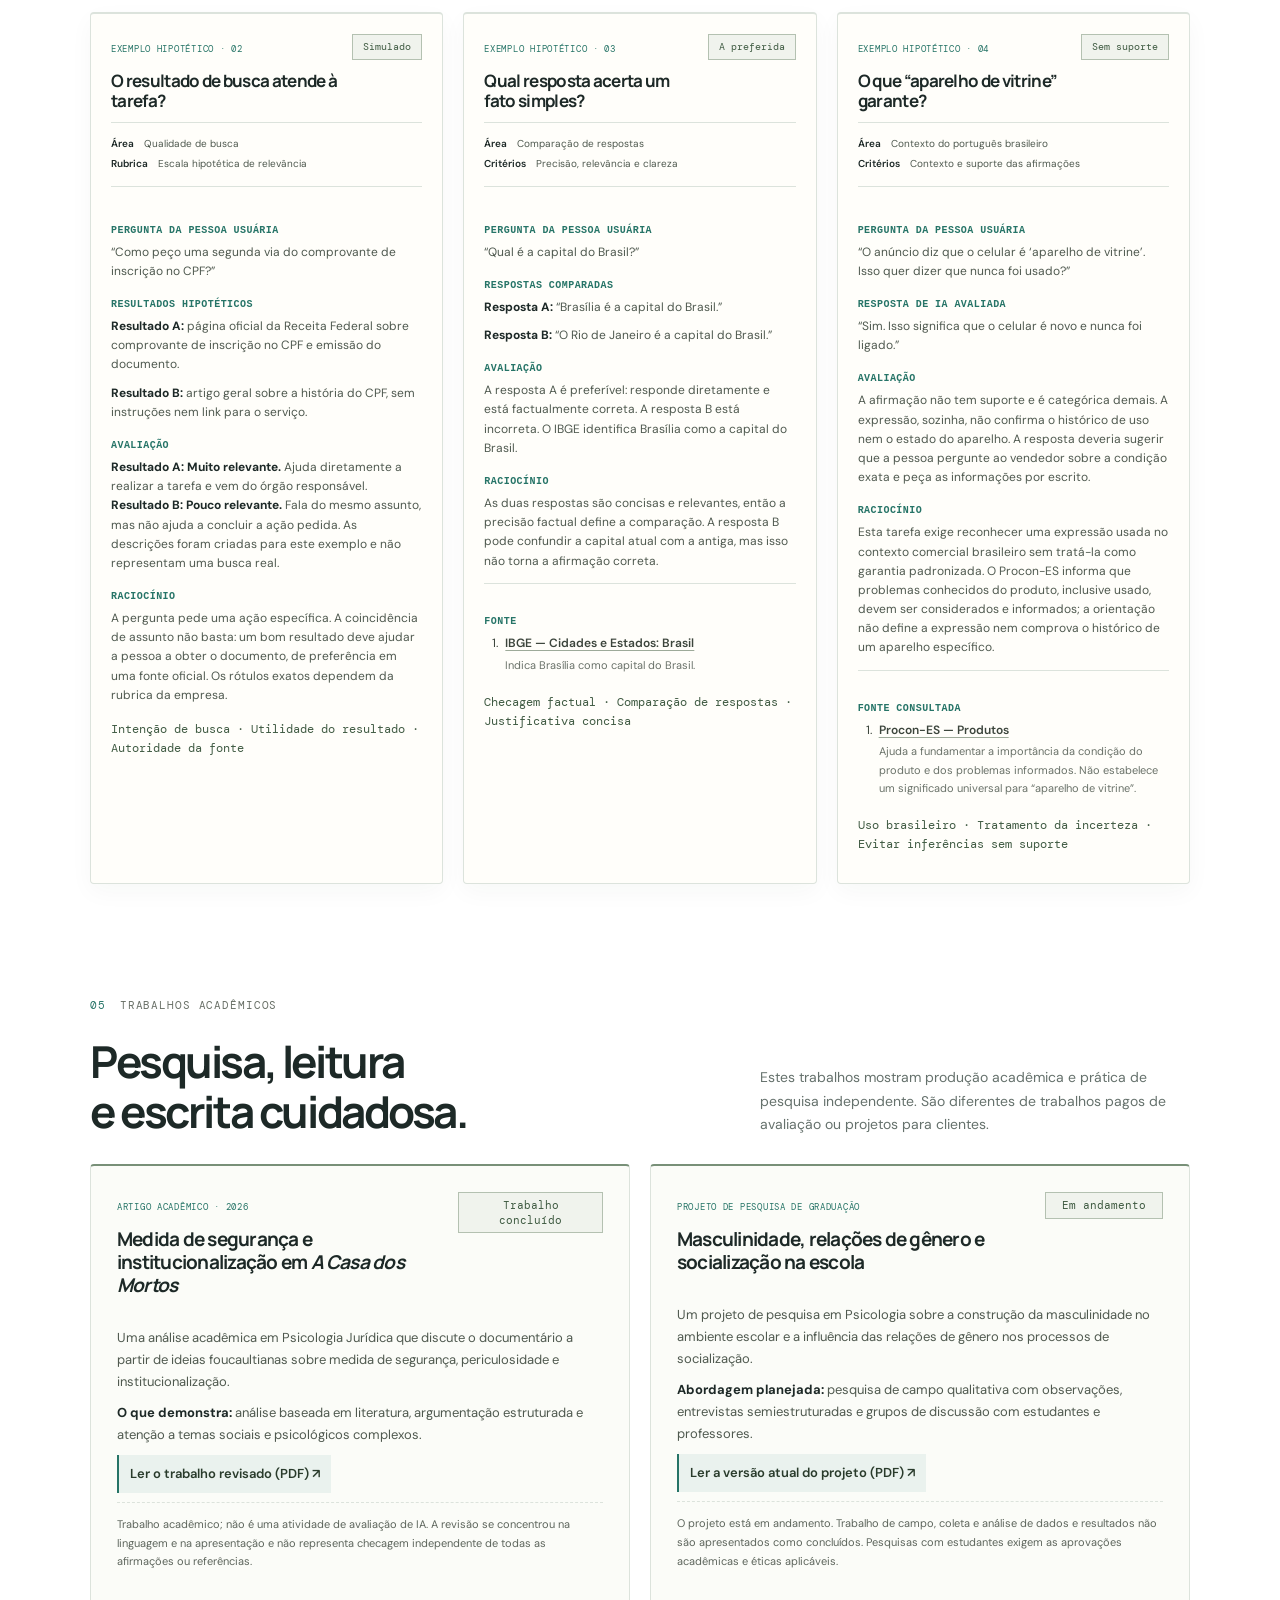
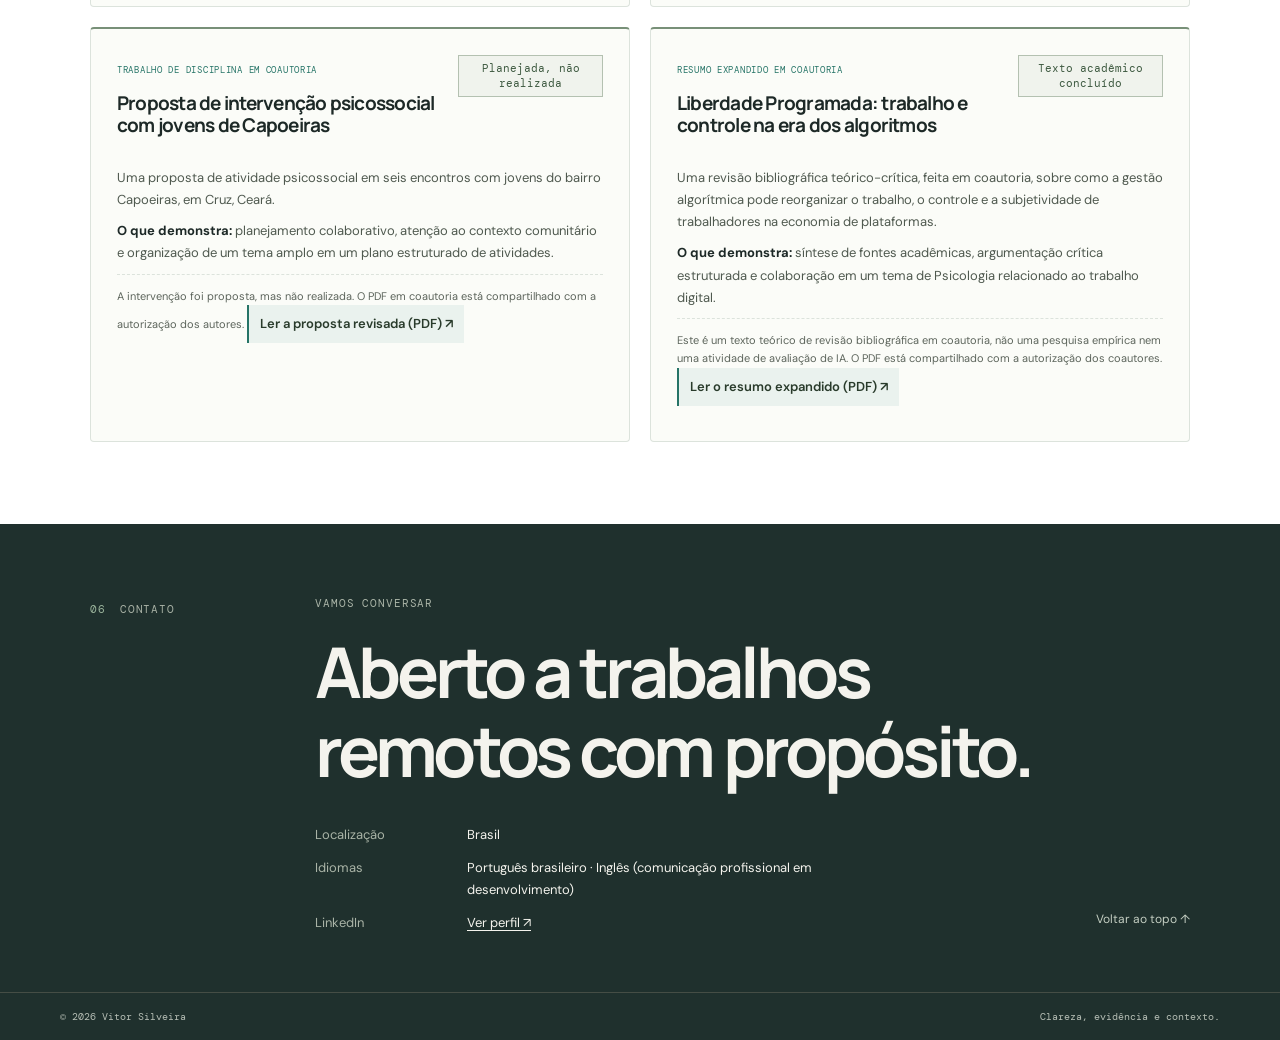
==== commit 3de1a1a4: "Add files via upload" ====
--- a/index-pt.html
+++ b/index-pt.html
@@ -3,7 +3,7 @@
 <head>
   <meta charset="utf-8">
   <meta name="viewport" content="width=device-width, initial-scale=1">
-  <meta name="description" content="Portfólio demonstrativo de Vitor Silveira, estudante de Psicologia com formação técnica em TI e interesse em avaliação de respostas de IA.">
+  <meta name="description" content="Portfólio de Vitor Silveira com experiência contratual e prática independente em avaliação de respostas de IA em português brasileiro.">
   <meta name="theme-color" content="#f5f4f0">
   <title>Vitor Silveira — Avaliação de Respostas de IA</title>
   <link rel="stylesheet" href="styles.css">
@@ -23,16 +23,16 @@
         <p class="eyebrow"><span class="status-dot"></span> Brasil · Interesse em trabalho remoto</p>
         <h1 id="hero-title">Vitor<br><span>Silveira</span></h1>
         <p class="headline">Avaliação de Respostas de IA <i aria-hidden="true">|</i> Português Brasileiro <i aria-hidden="true">|</i> Psicologia e TI</p>
-        <p class="intro">Sou estudante de Psicologia e tenho formação técnica em TI. Estou desenvolvendo habilidades práticas para avaliar respostas de IA e qualidade da informação: o que a pessoa perguntou, o que a resposta afirma e se há evidências para sustentar essas afirmações.</p>
+        <p class="intro">Sou estudante de Psicologia, tenho formação técnica em TI e experiência contratual recente enviando avaliações de respostas de IA em português brasileiro. Meu foco é compreender a intenção, verificar o suporte das afirmações, a completude e o contexto local.</p>
         <div class="hero-actions"><a class="button button-dark" href="Vitor_Silveira_Curriculo_Search_Quality_PT.pdf" target="_blank" rel="noopener noreferrer">Baixar currículo <span aria-hidden="true">↓</span></a><a class="text-link" href="#estudos">Ver estudos de caso <span aria-hidden="true">↗</span></a></div>
-        <p class="demo-note"><span aria-hidden="true">✳</span> Portfólio demonstrativo · Exercícios de prática, sem trabalho pago para clientes</p>
+        <p class="demo-note"><span aria-hidden="true">✳</span> Os exemplos públicos são independentes ou hipotéticos; o conteúdo das tarefas contratadas é privado</p>
       </div>
       <aside class="hero-card" aria-label="Foco do portfólio"><div class="card-top"><span>PORTFÓLIO / 01</span><span>2026</span></div><div class="card-mark" aria-hidden="true"><span>P</span><span class="mark-line"></span><span>R</span></div><p class="card-caption">Uma boa resposta começa com uma boa pergunta.</p><div class="card-bottom"><span>RACIOCÍNIO</span><span>◌ &nbsp; EVIDÊNCIA</span><span>CONTEXTO</span></div></aside>
       <div class="hero-index" aria-hidden="true">01 - 07</div>
     </section>
-    <section class="section-wrap content-section" id="sobre"><div class="section-label"><span>01</span><span>Sobre mim</span></div><div class="section-content about-grid"><h2>Interesse em como as pessoas entendem a informação.</h2><div><p>Estudo Psicologia na Faculdade Luciano Feijão e estou no sexto semestre. Minha previsão de conclusão é 2028. Tenho interesse em comportamento humano, métodos de pesquisa e pensamento crítico.</p><p>Também tenho formação técnica em Tecnologia da Informação e experiência com suporte técnico, TI e automação, operações administrativas, conciliação financeira, vendas e gestão de informações. Essa combinação me ajuda a considerar tanto a necessidade de quem pergunta quanto os detalhes da resposta.</p><p>Estou desenvolvendo habilidades de avaliação por meio de exercícios estruturados. Tenho interesse em oportunidades remotas nas áreas de avaliação de IA, qualidade de busca e qualidade de dados, especialmente em português brasileiro.</p></div></div></section>
+    <section class="section-wrap content-section" id="sobre"><div class="section-label"><span>01</span><span>Sobre mim</span></div><div class="section-content about-grid"><h2>Interesse em como as pessoas entendem a informação.</h2><div><p>Estudo Psicologia na Faculdade Luciano Feijão e estou no sexto semestre. Minha previsão de conclusão é 2028. Tenho interesse em comportamento humano, métodos de pesquisa e pensamento crítico.</p><p>Também tenho formação técnica em Tecnologia da Informação e experiência com suporte técnico, TI e automação, operações administrativas, conciliação financeira, vendas e gestão de informações. Essa combinação me ajuda a considerar tanto a necessidade de quem pergunta quanto os detalhes da resposta.</p><p>Em outubro de 2026, comecei a enviar avaliações de respostas de IA em português brasileiro por meio de um contrato independente. Os exemplos públicos deste site são separados desse trabalho e não reproduzem tarefas de clientes. Quero continuar me desenvolvendo em avaliação de IA, qualidade de busca e qualidade de dados.</p></div></div></section>
     <section class="skills-section" id="competencias"><div class="section-wrap content-section"><div class="section-label"><span>02</span><span>Competências</span></div><div class="section-content"><div class="section-heading"><h2>O que já trago<br>e o que estou desenvolvendo.</h2><p>Minha formação e experiência apoiam uma análise cuidadosa e o tratamento responsável de informações. As competências específicas de avaliação ainda estão em desenvolvimento.</p></div><div class="skill-grid">
-      <article class="skill-card"><span class="skill-no">01 / PRÁTICA</span><h3>Avaliação de respostas de IA</h3><p>Análise de relevância, precisão factual, completude e afirmações sem suporte em exercícios demonstrativos.</p><span class="skill-tag">Em desenvolvimento com prática</span></article>
+      <article class="skill-card"><span class="skill-no">01 / CONTRATO + PRÁTICA</span><h3>Avaliação de respostas de IA</h3><p>Avaliações enviadas em português brasileiro, junto à prática independente demonstrativa.</p><span class="skill-tag">Experiência contratual</span></article>
       <article class="skill-card"><span class="skill-no">02 / BASE</span><h3>Pesquisa e checagem</h3><p>Interesse em métodos de pesquisa e raciocínio científico; praticando como registrar consultas a fontes.</p><span class="skill-tag">Base acadêmica + prática</span></article>
       <article class="skill-card"><span class="skill-no">03 / BASE</span><h3>Idioma e contexto brasileiro</h3><p>Português brasileiro nativo e familiaridade com a língua, os serviços e o contexto cotidiano do país.</p><span class="skill-tag">Conhecimento existente</span></article>
       <article class="skill-card"><span class="skill-no">04 / BASE</span><h3>Análise e operações</h3><p>Experiência com gestão de informações, rotinas administrativas, conciliação financeira, suporte e vendas.</p><span class="skill-tag">Experiência profissional</span></article>
@@ -52,7 +52,7 @@
       <div class="case-meta"><span><b>Papel</b> Fundador e Product Owner</span><span><b>Foco</b> Requisitos, revisão de UX e QA manual</span><span><b>Estágio</b> Preparação para piloto supervisionado registrada em 2026</span></div>
       <div class="case-columns"><div><h4>Contexto do projeto</h4><p class="sample-copy">O Catarina Atende é um produto independente para negócios com agendamento que atendem clientes pelo WhatsApp. A proposta conecta dúvidas sobre serviços e horários com operações de agendamento e atendimento humano.</p><h4>Cenário analisado</h4><blockquote>“Tem algum horário disponível esta semana?” <span class="scenario-note">Cenário parafraseado com base nos registros do projeto; não é uma mensagem literal de cliente.</span></blockquote></div><div><h4>Comportamento esperado</h4><p class="sample-copy">Entender que a pessoa pergunta sobre disponibilidade, solicitar detalhes que faltam — como o serviço, quando necessário — e não confirmar um agendamento antes de uma escolha clara.</p><h4>Achado nos registros</h4><p class="sample-copy">Os registros descrevem uma limitação em perguntas amplas sobre horários: algumas solicitações funcionavam melhor quando a pessoa informava o dia e o serviço. O problema foi identificado para priorização antes de um piloto supervisionado.</p></div></div>
       <div class="case-detail-grid"><div><h4>Resultado de QA</h4><p class="sample-copy">Uma limitação na qualidade da conversa foi identificada e transformada em requisito de produto. Os materiais analisados não incluem a resposta literal do sistema, um registro completo do teste nem evidência de que a correção final passou por QA em produção.</p></div><div><h4>Competências demonstradas</h4><p class="sample-copy">Interpretação da intenção · Identificação de informações ausentes · Comparação entre comportamento esperado e observado · Registro de limitações · Conversão de achados em requisitos</p></div></div>
-      <p class="case-disclaimer">Limite da contribuição: minha atuação documentada concentrou-se em gestão de produto, requisitos, revisão de UX e validação. Não reivindico autoria individual do software nem experiência remunerada em avaliação de LLM. O fornecedor de IA e a integração atual com LLM não foram verificados nos materiais analisados. O estágio se baseia em registros de julho–agosto de 2026 e pode ter mudado.</p></article>
+      <p class="case-disclaimer">Limite da contribuição: minha atuação documentada concentrou-se em gestão de produto, requisitos, revisão de UX e validação. Não reivindico autoria individual do software. Este projeto independente é separado do meu trabalho contratual de avaliação. O fornecedor de IA e a integração atual com LLM não foram verificados nos materiais analisados. O estágio se baseia em registros de julho–agosto de 2026 e pode ter mudado.</p></article>
       <h3 class="sample-heading">Outras demonstrações hipotéticas</h3><div class="sample-grid hypothetical-grid">
       <article class="case-study sample-case"><div class="case-header"><div><span class="case-kicker">EXEMPLO HIPOTÉTICO · 02</span><h3>O resultado de busca atende à tarefa?</h3></div><span class="classification sample-label">Simulado</span></div><div class="case-meta"><span><b>Área</b> Qualidade de busca</span><span><b>Rubrica</b> Escala hipotética de relevância</span></div><div class="sample-block"><h4>Pergunta da pessoa usuária</h4><p>“Como peço uma segunda via do comprovante de inscrição no CPF?”</p><h4>Resultados hipotéticos</h4><p><b>Resultado A:</b> página oficial da Receita Federal sobre comprovante de inscrição no CPF e emissão do documento.</p><p><b>Resultado B:</b> artigo geral sobre a história do CPF, sem instruções nem link para o serviço.</p><h4>Avaliação</h4><p><b>Resultado A: Muito relevante.</b> Ajuda diretamente a realizar a tarefa e vem do órgão responsável. <b>Resultado B: Pouco relevante.</b> Fala do mesmo assunto, mas não ajuda a concluir a ação pedida. As descrições foram criadas para este exemplo e não representam uma busca real.</p><h4>Raciocínio</h4><p>A pergunta pede uma ação específica. A coincidência de assunto não basta: um bom resultado deve ajudar a pessoa a obter o documento, de preferência em uma fonte oficial. Os rótulos exatos dependem da rubrica da empresa.</p><p class="skill-tag">Intenção de busca · Utilidade do resultado · Autoridade da fonte</p></div></article>
       <article class="case-study sample-case"><div class="case-header"><div><span class="case-kicker">EXEMPLO HIPOTÉTICO · 03</span><h3>Qual resposta acerta um fato simples?</h3></div><span class="classification sample-label">A preferida</span></div><div class="case-meta"><span><b>Área</b> Comparação de respostas</span><span><b>Critérios</b> Precisão, relevância e clareza</span></div><div class="sample-block"><h4>Pergunta da pessoa usuária</h4><p>“Qual é a capital do Brasil?”</p><h4>Respostas comparadas</h4><p><b>Resposta A:</b> “Brasília é a capital do Brasil.”</p><p><b>Resposta B:</b> “O Rio de Janeiro é a capital do Brasil.”</p><h4>Avaliação</h4><p>A resposta A é preferível: responde diretamente e está factualmente correta. A resposta B está incorreta. O IBGE identifica Brasília como a capital do Brasil.</p><h4>Raciocínio</h4><p>As duas respostas são concisas e relevantes, então a precisão factual define a comparação. A resposta B pode confundir a capital atual com a antiga, mas isso não torna a afirmação correta.</p><div class="evidence"><h4>Fonte</h4><ol><li><a href="https://www.ibge.gov.br/cidades-e-estados.html" target="_blank" rel="noopener noreferrer">IBGE — Cidades e Estados: Brasil</a><span>Indica Brasília como capital do Brasil.</span></li></ol></div><p class="skill-tag">Checagem factual · Comparação de respostas · Justificativa concisa</p></div></article>
